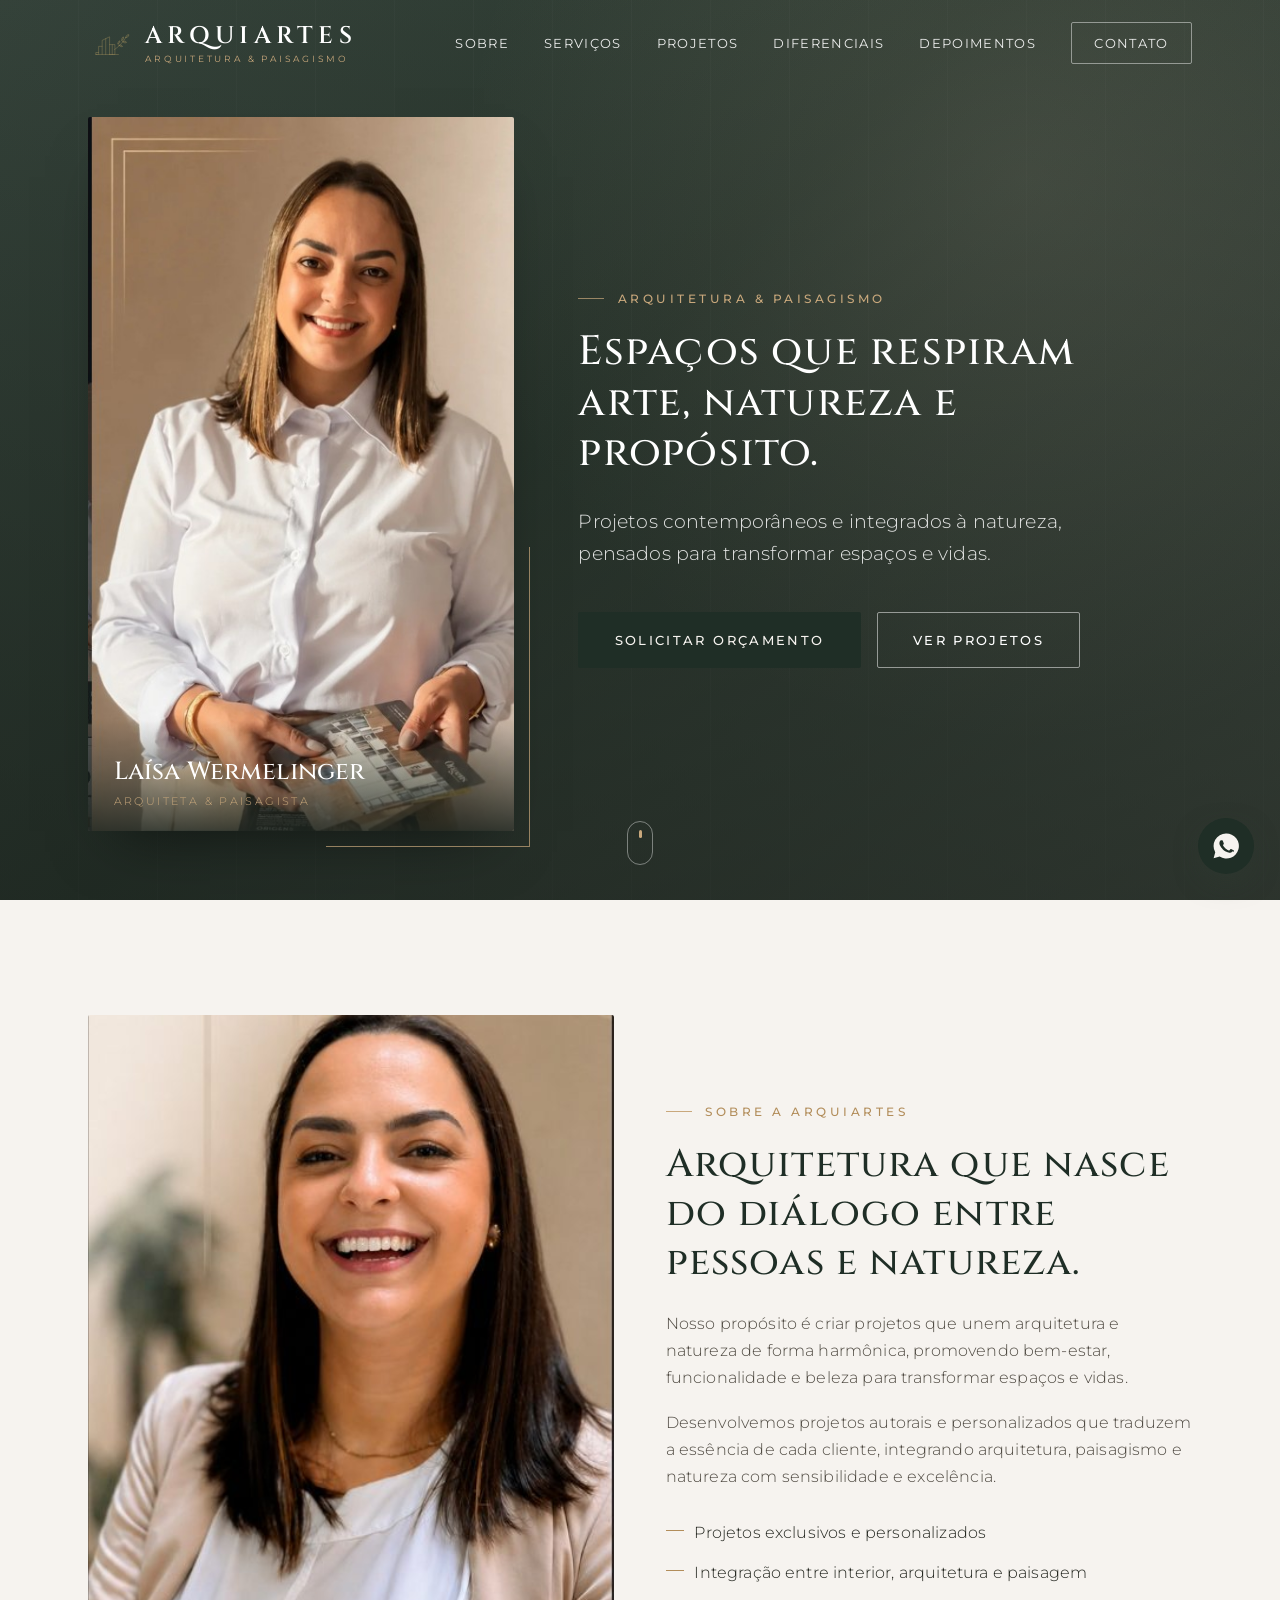
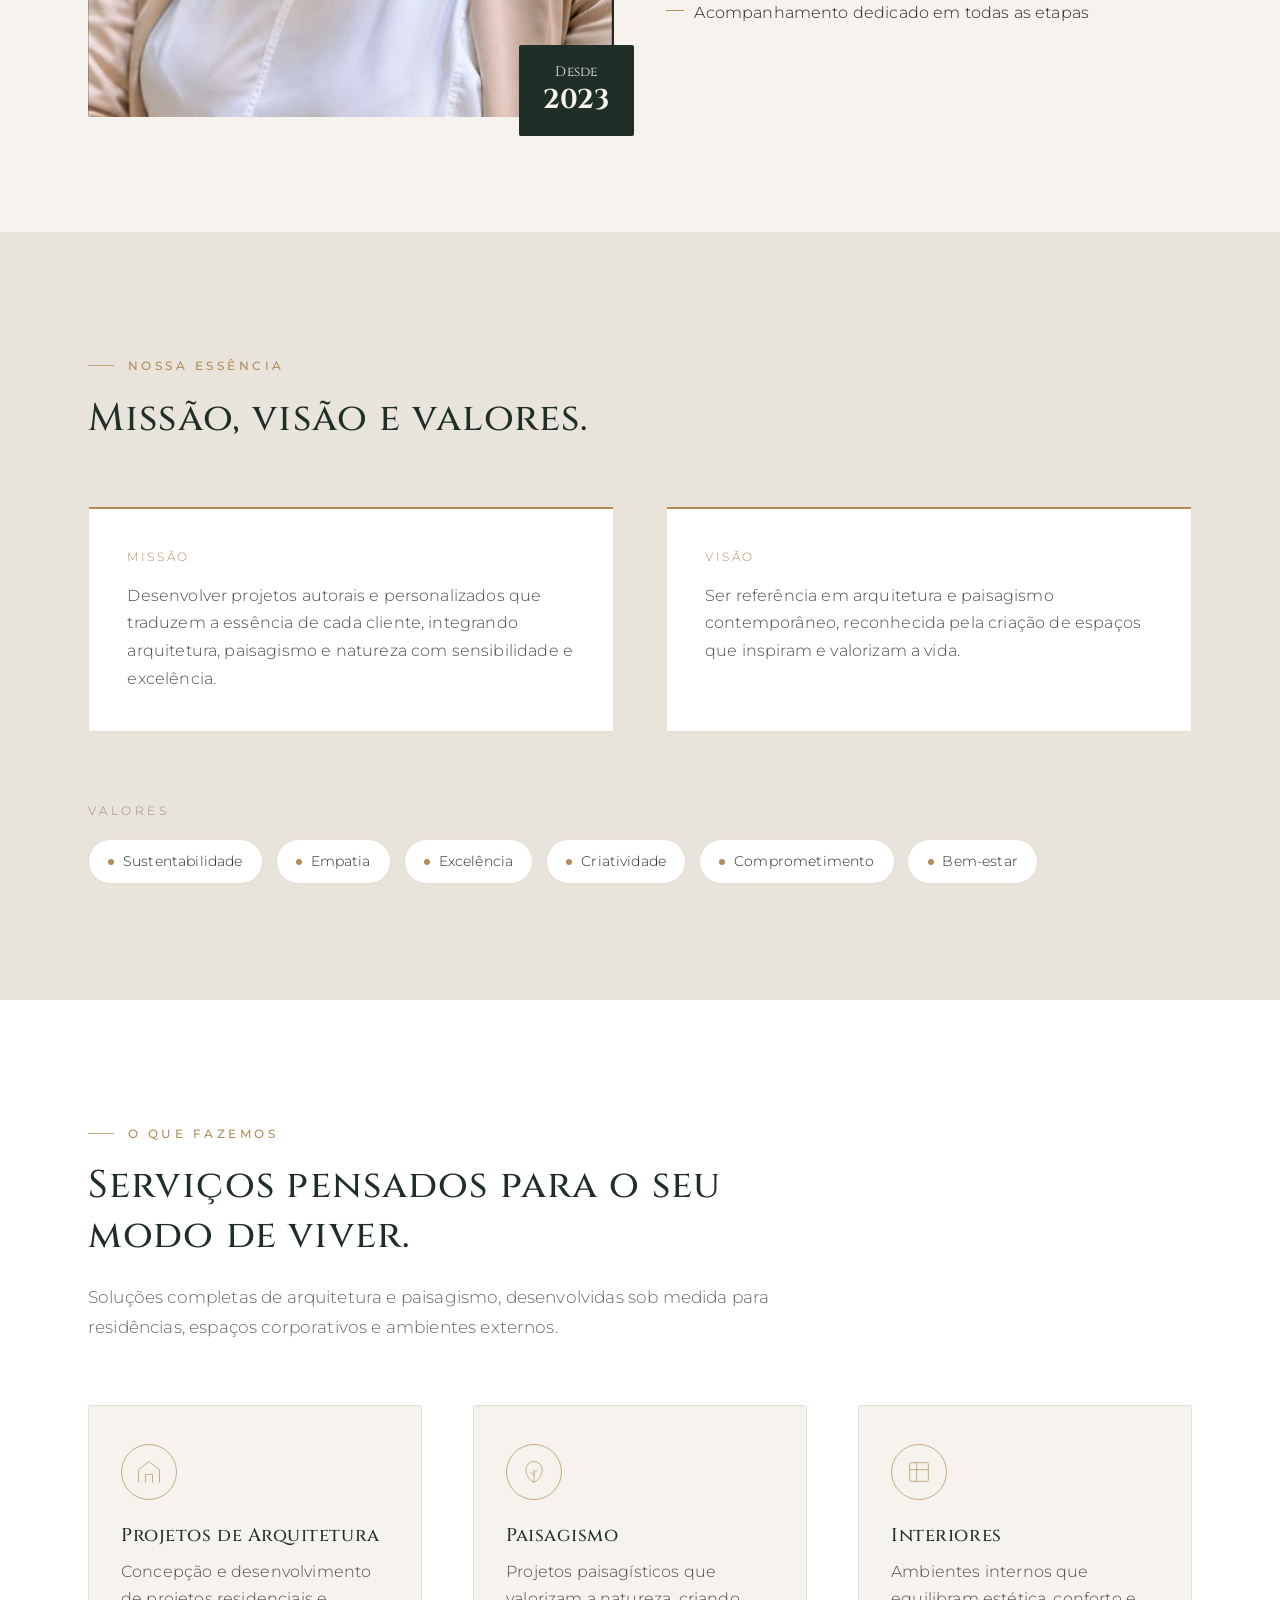
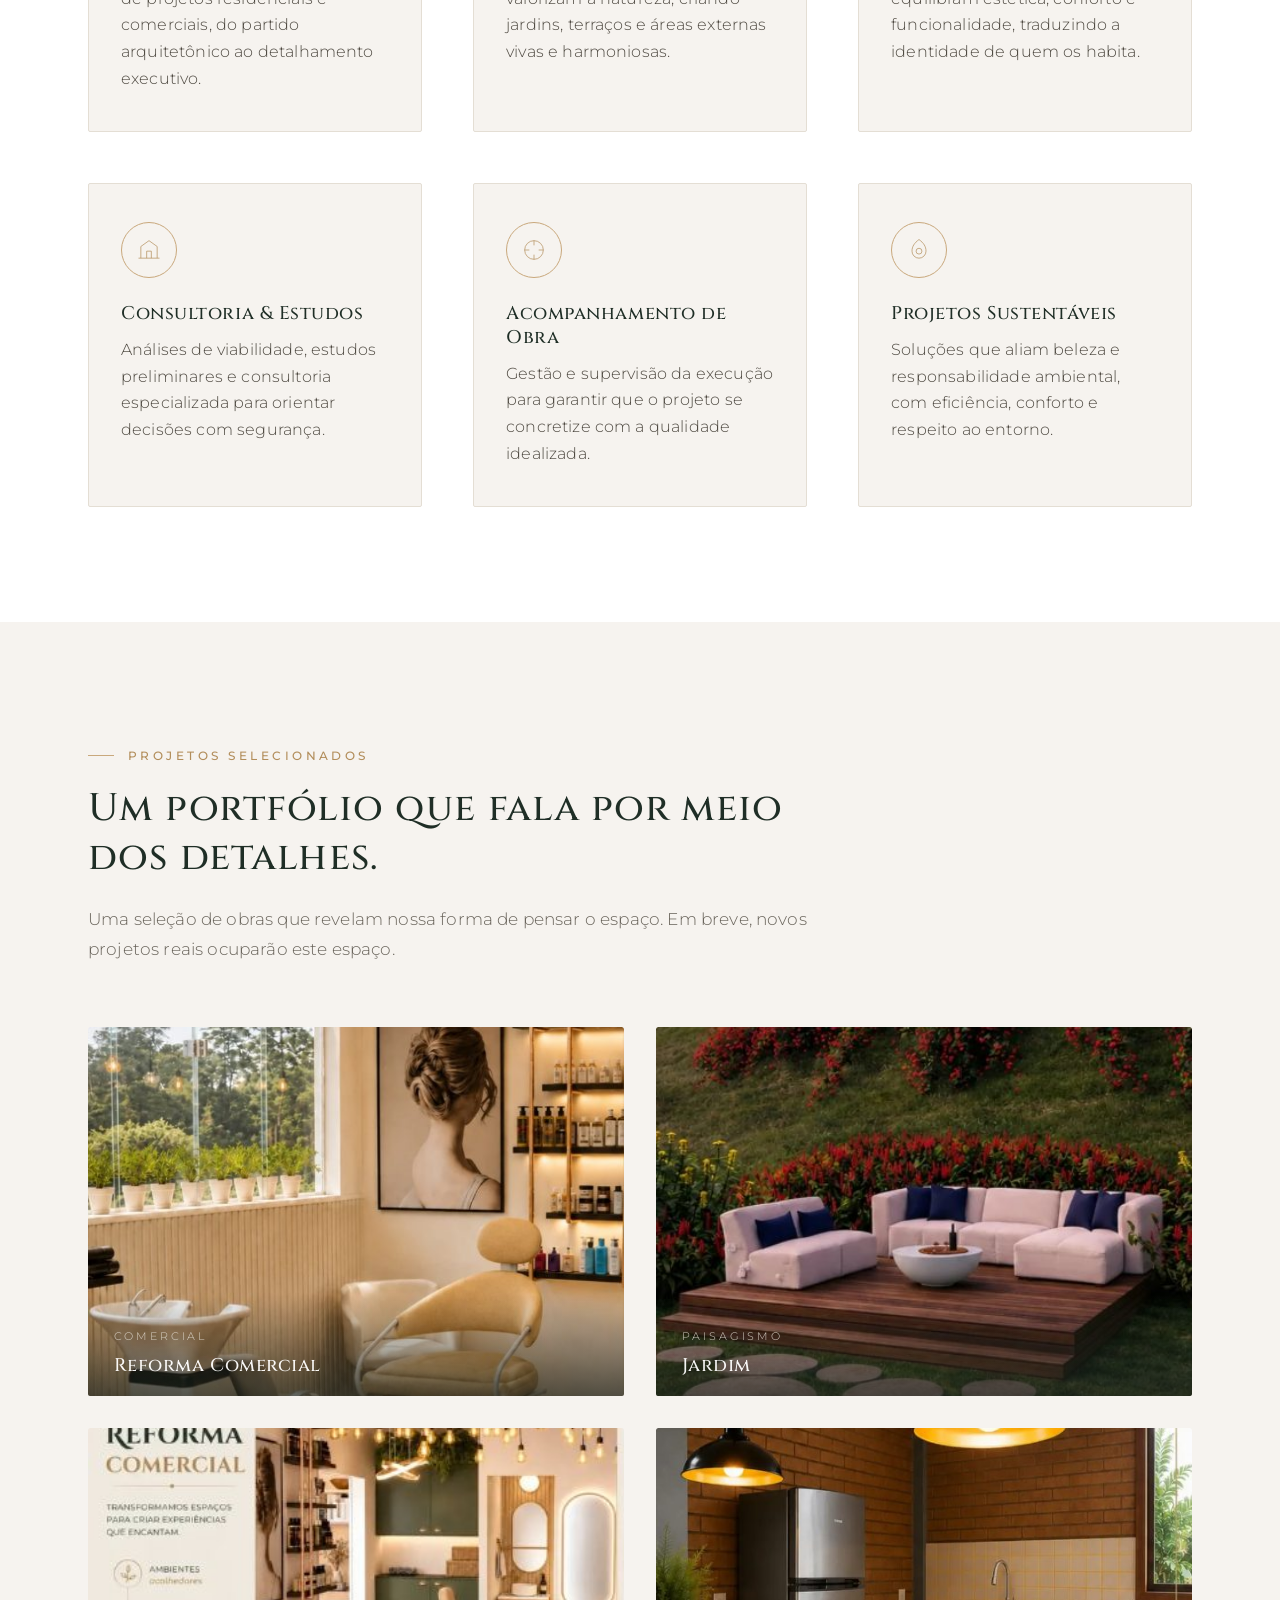
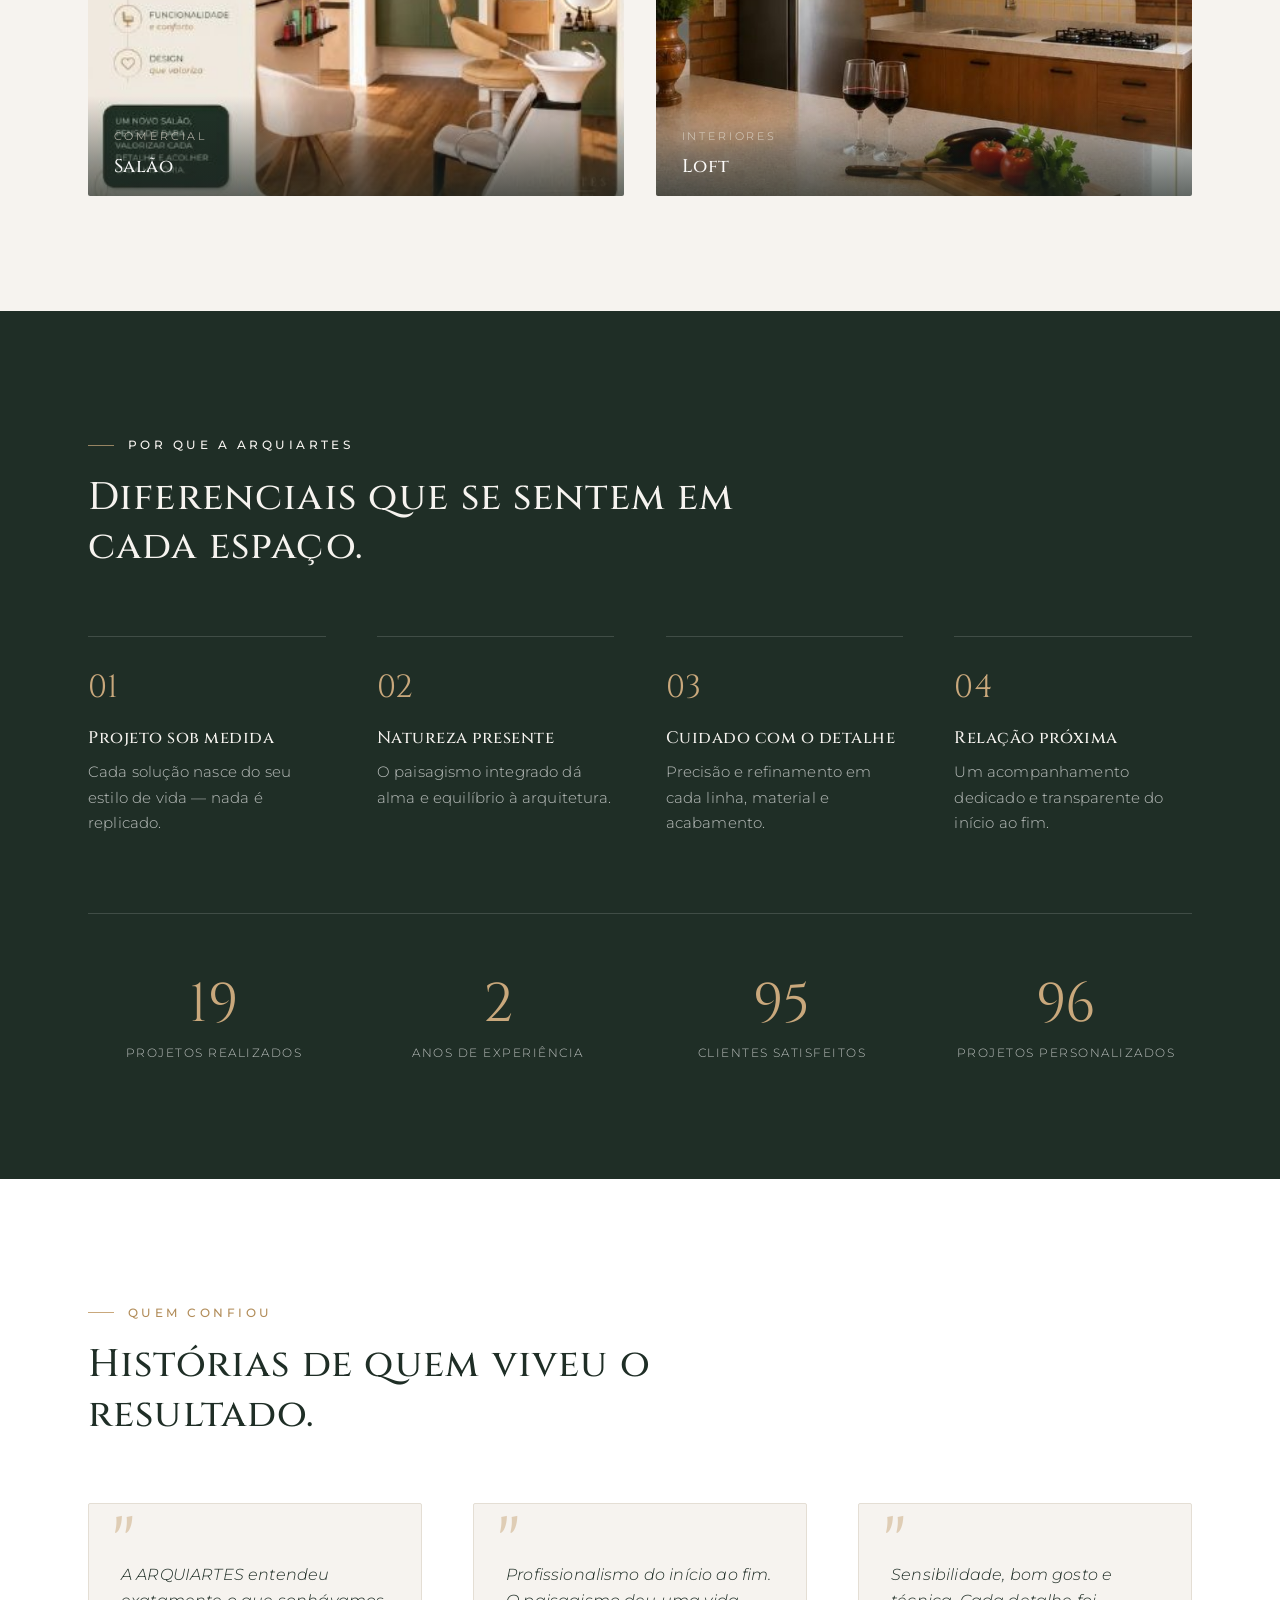
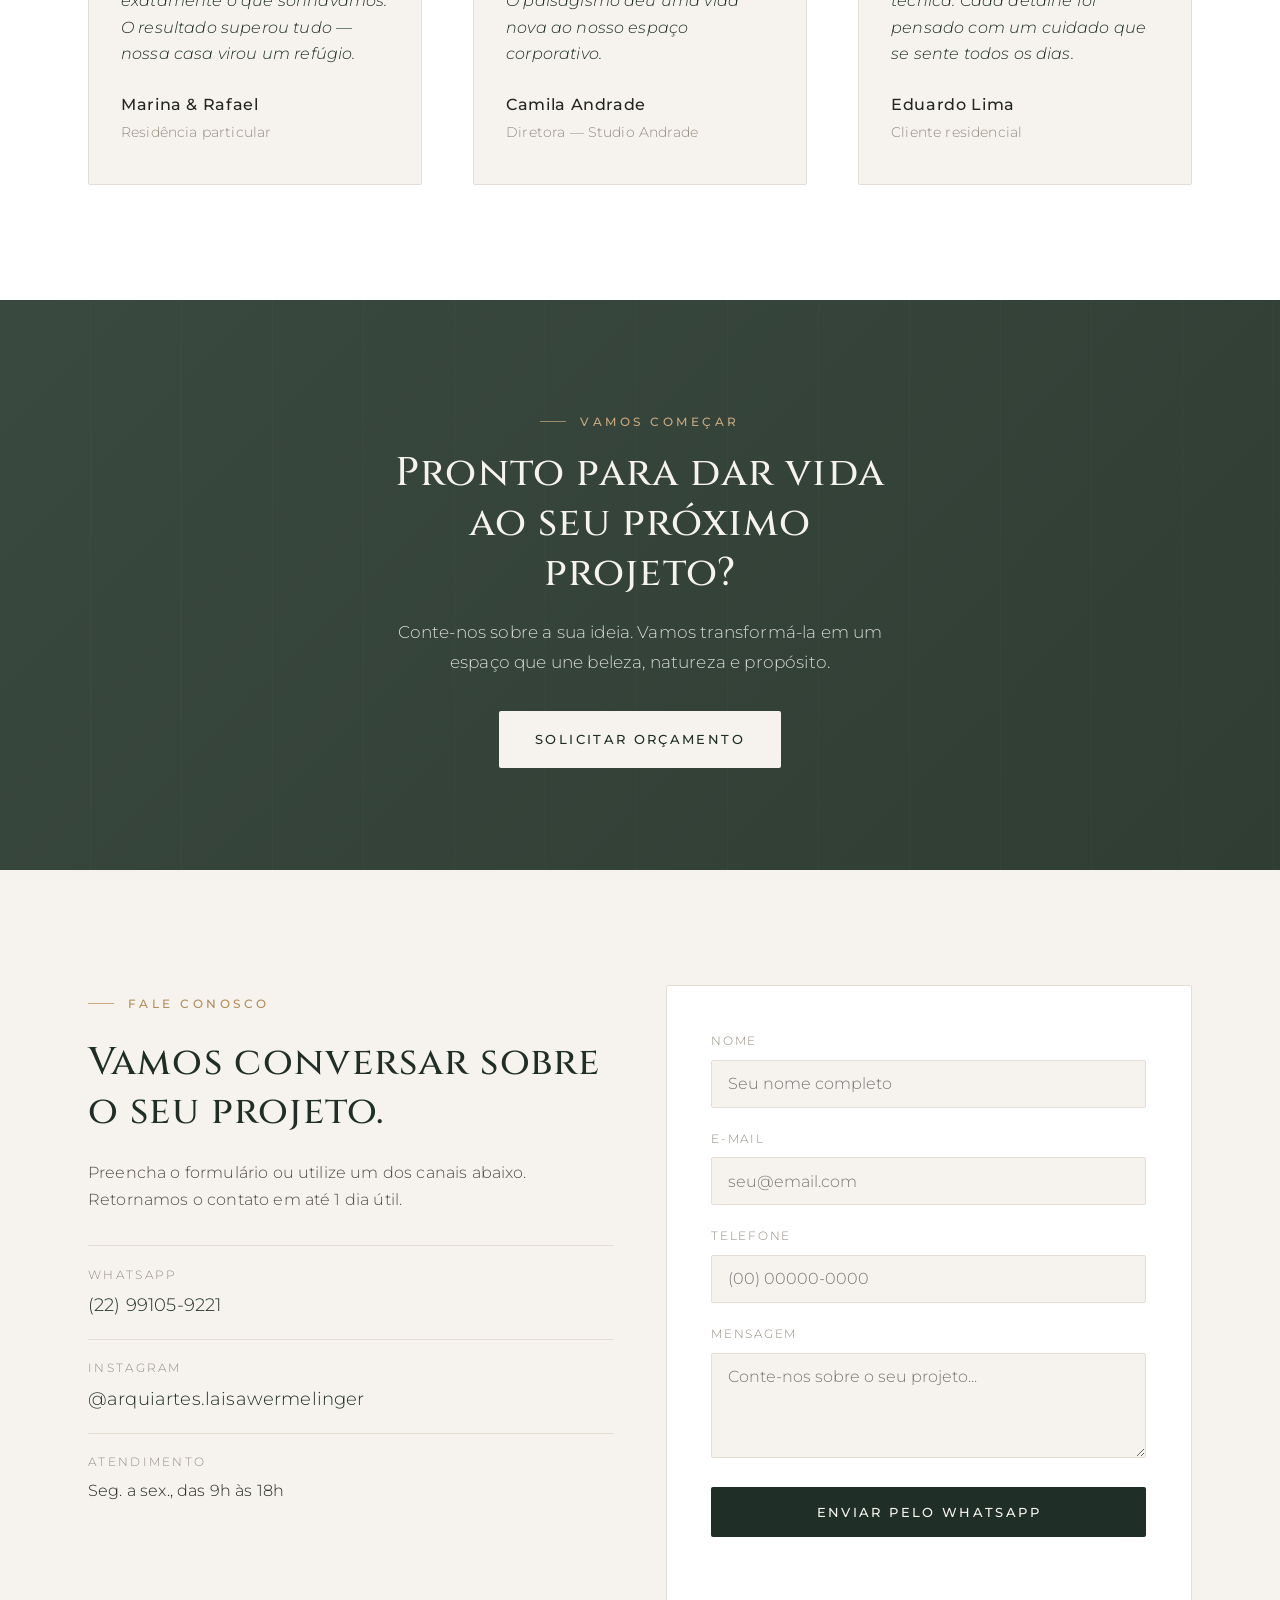
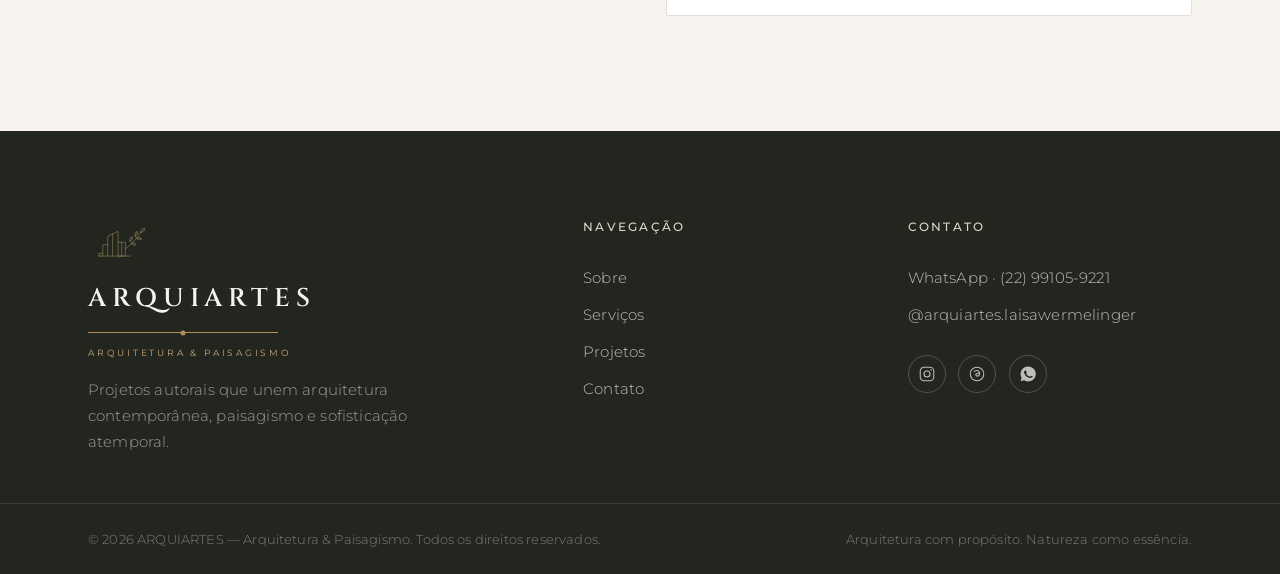
==== index.html @ 819391d9 "Nova secao Essencia: Missao, Visao e Valores (editavel no painel) Co-Authored-By: Claude Opus 4.8 <n" ====
<!DOCTYPE html>
<html lang="pt-BR">
<head>
  <meta charset="UTF-8" />
  <meta name="viewport" content="width=device-width, initial-scale=1.0" />
  <title>ARQUIARTES — Arquitetura & Paisagismo</title>
  <meta name="description" content="ARQUIARTES — escritório de arquitetura e paisagismo. Projetos personalizados que unem natureza, sofisticação e arquitetura contemporânea." />
  <meta name="theme-color" content="#2f3d33" />

  <!-- Open Graph -->
  <meta property="og:title" content="ARQUIARTES — Arquitetura & Paisagismo" />
  <meta property="og:description" content="Projetos personalizados que unem natureza, sofisticação e arquitetura contemporânea." />
  <meta property="og:type" content="website" />

  <!-- Fontes -->
  <link rel="preconnect" href="https://fonts.googleapis.com" />
  <link rel="preconnect" href="https://fonts.gstatic.com" crossorigin />
  <link href="https://fonts.googleapis.com/css2?family=Cinzel:wght@400;500;600&family=Montserrat:ital,wght@0,300;0,400;0,500;0,600;1,300;1,400&display=swap" rel="stylesheet" />

  <link rel="stylesheet" href="css/styles.css" />
</head>
<body>

  <!-- ====================== CABEÇALHO / NAVEGAÇÃO ====================== -->
  <header class="site-header" id="header">
    <div class="container header__inner">
      <a href="#hero" class="brand" aria-label="ARQUIARTES — início">
        <img src="assets/img/logo-mark.svg" alt="" class="brand__mark" aria-hidden="true" />
        <span class="brand__words">
          <span class="brand__name">ARQUIARTES</span>
          <span class="brand__tagline">arquitetura &amp; paisagismo</span>
        </span>
      </a>

      <nav class="nav" id="nav" aria-label="Navegação principal">
        <a href="#sobre" class="nav__link">Sobre</a>
        <a href="#servicos" class="nav__link">Serviços</a>
        <a href="#portfolio" class="nav__link">Projetos</a>
        <a href="#diferenciais" class="nav__link">Diferenciais</a>
        <a href="#depoimentos" class="nav__link">Depoimentos</a>
        <a href="#contato" class="nav__link nav__link--cta">Contato</a>
      </nav>

      <button class="nav-toggle" id="navToggle" aria-label="Abrir menu" aria-expanded="false">
        <span></span><span></span><span></span>
      </button>
    </div>
  </header>

  <main>
    <!-- ====================== HERO ====================== -->
    <section class="hero" id="hero">
      <div class="hero__media" aria-hidden="true">
        <div class="hero__overlay"></div>
      </div>

      <div class="container hero__grid">
        <div class="hero__photo reveal">
          <img src="assets/img/laisa.jpg" alt="Laísa Wermelinger — ARQUIARTES Arquitetura &amp; Paisagismo" data-content-src="hero.photo" />
          <span class="hero__photo-tag">
            <strong data-content="hero.name">Laísa Wermelinger</strong>
            <em data-content="hero.role">Arquitetura &amp; Paisagismo</em>
          </span>
        </div>

        <div class="hero__content reveal">
          <p class="eyebrow eyebrow--light" data-content="hero.eyebrow">Arquitetura &amp; Paisagismo</p>
          <h1 class="hero__title" data-content-html="hero.title">
            Espaços que respiram<br />arte, natureza e propósito.
          </h1>
          <p class="hero__text" data-content="hero.text">
            Criamos projetos autorais de arquitetura e paisagismo que traduzem a
            essência de quem vive cada espaço — com equilíbrio entre design
            contemporâneo, natureza e sofisticação atemporal.
          </p>
          <div class="hero__actions">
            <a href="#contato" class="btn btn--primary" data-content="hero.btnPrimary">Solicitar orçamento</a>
            <a href="#portfolio" class="btn btn--ghost" data-content="hero.btnSecondary">Ver projetos</a>
          </div>
        </div>
      </div>

      <a href="#sobre" class="hero__scroll" aria-label="Rolar para baixo">
        <span></span>
      </a>
    </section>

    <!-- ====================== SOBRE ====================== -->
    <section class="section sobre" id="sobre">
      <div class="container grid grid--2">
        <div class="sobre__image reveal">
          <div class="image-placeholder image-placeholder--tall" data-label="Imagem · Sobre" data-content-bg="sobre.imagem"></div>
          <span class="sobre__badge">Desde<br /><strong data-content="sobre.ano">2023</strong></span>
        </div>

        <div class="sobre__text reveal">
          <p class="eyebrow" data-content="sobre.eyebrow">Sobre a ARQUIARTES</p>
          <h2 class="section__title" data-content="sobre.title">Arquitetura que nasce do diálogo entre pessoas e natureza.</h2>
          <p data-content="sobre.p1">
            A ARQUIARTES é um escritório dedicado a transformar ideias em
            ambientes que inspiram. Unimos arquitetura contemporânea e
            paisagismo autoral para criar espaços únicos, funcionais e
            profundamente conectados ao seu entorno.
          </p>
          <p data-content="sobre.p2">
            Cada projeto é conduzido com escuta atenta, cuidado com os detalhes
            e compromisso com a excelência — do primeiro esboço à entrega final.
            Acreditamos que bons espaços não apenas abrigam: eles acolhem,
            emocionam e perduram.
          </p>
          <ul class="sobre__list">
            <li data-content="sobre.itens.0">Projetos exclusivos e personalizados</li>
            <li data-content="sobre.itens.1">Integração entre interior, arquitetura e paisagem</li>
            <li data-content="sobre.itens.2">Acompanhamento dedicado em todas as etapas</li>
          </ul>
        </div>
      </div>
    </section>

    <!-- ====================== ESSÊNCIA (MISSÃO · VISÃO · VALORES) ====================== -->
    <section class="section essencia" id="essencia">
      <div class="container">
        <div class="section__head reveal">
          <p class="eyebrow" data-content="essencia.eyebrow">Nossa essência</p>
          <h2 class="section__title" data-content="essencia.title">Missão, visão e valores.</h2>
        </div>

        <div class="grid grid--2 essencia__mv">
          <div class="mv-card reveal">
            <span class="mv-card__label">Missão</span>
            <p data-content="essencia.missao">Desenvolver projetos autorais e personalizados que traduzem a essência de cada cliente, integrando arquitetura, paisagismo e natureza com sensibilidade e excelência.</p>
          </div>
          <div class="mv-card reveal">
            <span class="mv-card__label">Visão</span>
            <p data-content="essencia.visao">Ser referência em arquitetura e paisagismo contemporâneo, reconhecida pela criação de espaços que inspiram e valorizam a vida.</p>
          </div>
        </div>

        <div class="valores reveal">
          <span class="valores__title">Valores</span>
          <div class="valores__grid" id="valoresGrid">
            <span class="valor-chip">Sustentabilidade</span>
            <span class="valor-chip">Empatia</span>
            <span class="valor-chip">Excelência</span>
            <span class="valor-chip">Criatividade</span>
            <span class="valor-chip">Comprometimento</span>
            <span class="valor-chip">Bem-estar</span>
          </div>
        </div>
      </div>
    </section>

    <!-- ====================== SERVIÇOS ====================== -->
    <section class="section servicos" id="servicos">
      <div class="container">
        <div class="section__head reveal">
          <p class="eyebrow" data-content="servicos.eyebrow">O que fazemos</p>
          <h2 class="section__title" data-content="servicos.title">Serviços pensados para o seu modo de viver.</h2>
          <p class="section__lead" data-content="servicos.lead">
            Soluções completas de arquitetura e paisagismo, desenvolvidas sob
            medida para residências, espaços corporativos e ambientes externos.
          </p>
        </div>

        <div class="grid grid--3 servicos__grid" id="servicosGrid">
          <article class="card reveal">
            <span class="card__icon" aria-hidden="true">
              <svg viewBox="0 0 48 48" fill="none" stroke="currentColor" stroke-width="1.2"><path d="M6 42V20L24 6l18 14v22"/><path d="M18 42V28h12v14"/></svg>
            </span>
            <h3 class="card__title" data-content="servicos.itens.0.titulo">Projetos de Arquitetura</h3>
            <p data-content="servicos.itens.0.descricao">Concepção e desenvolvimento de projetos residenciais e comerciais, do partido arquitetônico ao detalhamento executivo.</p>
          </article>

          <article class="card reveal">
            <span class="card__icon" aria-hidden="true">
              <svg viewBox="0 0 48 48" fill="none" stroke="currentColor" stroke-width="1.2"><path d="M24 42c10-6 14-14 14-22a14 14 0 0 0-28 0c0 8 4 16 14 22Z"/><path d="M24 20v22M24 26l6-6M24 30l-6-6"/></svg>
            </span>
            <h3 class="card__title" data-content="servicos.itens.1.titulo">Paisagismo</h3>
            <p data-content="servicos.itens.1.descricao">Projetos paisagísticos que valorizam a natureza, criando jardins, terraços e áreas externas vivas e harmoniosas.</p>
          </article>

          <article class="card reveal">
            <span class="card__icon" aria-hidden="true">
              <svg viewBox="0 0 48 48" fill="none" stroke="currentColor" stroke-width="1.2"><rect x="8" y="8" width="32" height="32" rx="2"/><path d="M8 20h32M20 8v32"/></svg>
            </span>
            <h3 class="card__title" data-content="servicos.itens.2.titulo">Interiores</h3>
            <p data-content="servicos.itens.2.descricao">Ambientes internos que equilibram estética, conforto e funcionalidade, traduzindo a identidade de quem os habita.</p>
          </article>

          <article class="card reveal">
            <span class="card__icon" aria-hidden="true">
              <svg viewBox="0 0 48 48" fill="none" stroke="currentColor" stroke-width="1.2"><path d="M6 38h36M10 38V18l14-10 14 10v20"/><path d="M20 38V26h8v12"/></svg>
            </span>
            <h3 class="card__title" data-content="servicos.itens.3.titulo">Consultoria &amp; Estudos</h3>
            <p data-content="servicos.itens.3.descricao">Análises de viabilidade, estudos preliminares e consultoria especializada para orientar decisões com segurança.</p>
          </article>

          <article class="card reveal">
            <span class="card__icon" aria-hidden="true">
              <svg viewBox="0 0 48 48" fill="none" stroke="currentColor" stroke-width="1.2"><circle cx="24" cy="24" r="16"/><path d="M24 8v8M24 32v8M8 24h8M32 24h8"/></svg>
            </span>
            <h3 class="card__title" data-content="servicos.itens.4.titulo">Acompanhamento de Obra</h3>
            <p data-content="servicos.itens.4.descricao">Gestão e supervisão da execução para garantir que o projeto se concretize com a qualidade idealizada.</p>
          </article>

          <article class="card reveal">
            <span class="card__icon" aria-hidden="true">
              <svg viewBox="0 0 48 48" fill="none" stroke="currentColor" stroke-width="1.2"><path d="M24 6c8 6 12 12 12 20a12 12 0 0 1-24 0c0-8 4-14 12-20Z"/><circle cx="24" cy="26" r="5"/></svg>
            </span>
            <h3 class="card__title" data-content="servicos.itens.5.titulo">Projetos Sustentáveis</h3>
            <p data-content="servicos.itens.5.descricao">Soluções que aliam beleza e responsabilidade ambiental, com eficiência, conforto e respeito ao entorno.</p>
          </article>
        </div>
      </div>
    </section>

    <!-- ====================== PORTFÓLIO ====================== -->
    <section class="section portfolio" id="portfolio">
      <div class="container">
        <div class="section__head reveal">
          <p class="eyebrow" data-content="portfolio.eyebrow">Projetos selecionados</p>
          <h2 class="section__title" data-content="portfolio.title">Um portfólio que fala por meio dos detalhes.</h2>
          <p class="section__lead" data-content="portfolio.lead">
            Uma seleção de obras que revelam nossa forma de pensar o espaço.
            Em breve, novos projetos reais ocuparão este espaço.
          </p>
        </div>

        <div class="portfolio__grid" id="portfolioGrid">
          <figure class="project reveal">
            <div class="image-placeholder" data-label="Projeto 01" data-content-bg="portfolio.itens.0.imagem"></div>
            <figcaption class="project__caption">
              <span class="project__cat" data-content="portfolio.itens.0.categoria">Residencial</span>
              <h3 class="project__title" data-content="portfolio.itens.0.titulo">Residência Jardim das Acácias</h3>
            </figcaption>
          </figure>

          <figure class="project project--wide reveal">
            <div class="image-placeholder" data-label="Projeto 02" data-content-bg="portfolio.itens.1.imagem"></div>
            <figcaption class="project__caption">
              <span class="project__cat" data-content="portfolio.itens.1.categoria">Paisagismo</span>
              <h3 class="project__title" data-content="portfolio.itens.1.titulo">Terraço Vértice</h3>
            </figcaption>
          </figure>

          <figure class="project project--wide reveal">
            <div class="image-placeholder" data-label="Projeto 03" data-content-bg="portfolio.itens.2.imagem"></div>
            <figcaption class="project__caption">
              <span class="project__cat" data-content="portfolio.itens.2.categoria">Comercial</span>
              <h3 class="project__title" data-content="portfolio.itens.2.titulo">Studio Linha &amp; Folha</h3>
            </figcaption>
          </figure>

          <figure class="project reveal">
            <div class="image-placeholder" data-label="Projeto 04" data-content-bg="portfolio.itens.3.imagem"></div>
            <figcaption class="project__caption">
              <span class="project__cat" data-content="portfolio.itens.3.categoria">Interiores</span>
              <h3 class="project__title" data-content="portfolio.itens.3.titulo">Apartamento Sereno</h3>
            </figcaption>
          </figure>
        </div>
      </div>
    </section>

    <!-- ====================== DIFERENCIAIS ====================== -->
    <section class="section diferenciais" id="diferenciais">
      <div class="container">
        <div class="section__head reveal">
          <p class="eyebrow eyebrow--light" data-content="diferenciais.eyebrow">Por que a ARQUIARTES</p>
          <h2 class="section__title" data-content="diferenciais.title">Diferenciais que se sentem em cada espaço.</h2>
        </div>

        <div class="grid grid--4 diferenciais__grid" id="diferenciaisGrid">
          <div class="feature reveal">
            <span class="feature__num">01</span>
            <h3 class="feature__title" data-content="diferenciais.itens.0.titulo">Projeto sob medida</h3>
            <p data-content="diferenciais.itens.0.texto">Cada solução nasce do seu estilo de vida — nada é replicado.</p>
          </div>
          <div class="feature reveal">
            <span class="feature__num">02</span>
            <h3 class="feature__title" data-content="diferenciais.itens.1.titulo">Natureza presente</h3>
            <p data-content="diferenciais.itens.1.texto">O paisagismo integrado dá alma e equilíbrio à arquitetura.</p>
          </div>
          <div class="feature reveal">
            <span class="feature__num">03</span>
            <h3 class="feature__title" data-content="diferenciais.itens.2.titulo">Cuidado com o detalhe</h3>
            <p data-content="diferenciais.itens.2.texto">Precisão e refinamento em cada linha, material e acabamento.</p>
          </div>
          <div class="feature reveal">
            <span class="feature__num">04</span>
            <h3 class="feature__title" data-content="diferenciais.itens.3.titulo">Relação próxima</h3>
            <p data-content="diferenciais.itens.3.texto">Um acompanhamento dedicado e transparente do início ao fim.</p>
          </div>
        </div>

        <div class="stats reveal" id="statsGrid">
          <div class="stat"><span class="stat__num" data-count="20" data-suffix="+" data-content-count="diferenciais.estatisticas.0">0</span><span class="stat__label" data-content="diferenciais.estatisticas.0.rotulo">Projetos realizados</span></div>
          <div class="stat"><span class="stat__num" data-count="3" data-content-count="diferenciais.estatisticas.1">0</span><span class="stat__label" data-content="diferenciais.estatisticas.1.rotulo">Anos de experiência</span></div>
          <div class="stat"><span class="stat__num" data-count="98" data-suffix="%" data-content-count="diferenciais.estatisticas.2">0</span><span class="stat__label" data-content="diferenciais.estatisticas.2.rotulo">Clientes satisfeitos</span></div>
          <div class="stat"><span class="stat__num" data-count="100" data-suffix="%" data-content-count="diferenciais.estatisticas.3">0</span><span class="stat__label" data-content="diferenciais.estatisticas.3.rotulo">Projetos personalizados</span></div>
        </div>
      </div>
    </section>

    <!-- ====================== DEPOIMENTOS ====================== -->
    <section class="section depoimentos" id="depoimentos">
      <div class="container">
        <div class="section__head reveal">
          <p class="eyebrow" data-content="depoimentos.eyebrow">Quem confiou</p>
          <h2 class="section__title" data-content="depoimentos.title">Histórias de quem viveu o resultado.</h2>
        </div>

        <div class="grid grid--3 depoimentos__grid" id="depoimentosGrid">
          <blockquote class="quote reveal">
            <p data-content="depoimentos.itens.0.texto">A ARQUIARTES entendeu exatamente o que sonhávamos. O resultado superou tudo — nossa casa virou um refúgio.</p>
            <footer><strong data-content="depoimentos.itens.0.nome">Marina &amp; Rafael</strong><span data-content="depoimentos.itens.0.papel">Residência particular</span></footer>
          </blockquote>
          <blockquote class="quote reveal">
            <p data-content="depoimentos.itens.1.texto">Profissionalismo do início ao fim. O paisagismo deu uma vida nova ao nosso espaço corporativo.</p>
            <footer><strong data-content="depoimentos.itens.1.nome">Camila Andrade</strong><span data-content="depoimentos.itens.1.papel">Diretora — Studio Andrade</span></footer>
          </blockquote>
          <blockquote class="quote reveal">
            <p data-content="depoimentos.itens.2.texto">Sensibilidade, bom gosto e técnica. Cada detalhe foi pensado com um cuidado que se sente todos os dias.</p>
            <footer><strong data-content="depoimentos.itens.2.nome">Eduardo Lima</strong><span data-content="depoimentos.itens.2.papel">Cliente residencial</span></footer>
          </blockquote>
        </div>
      </div>
    </section>

    <!-- ====================== CTA ORÇAMENTO ====================== -->
    <section class="cta" id="cta">
      <div class="container cta__inner reveal">
        <p class="eyebrow eyebrow--light" data-content="cta.eyebrow">Vamos começar</p>
        <h2 class="cta__title" data-content="cta.title">Pronto para dar vida ao seu próximo projeto?</h2>
        <p class="cta__text" data-content="cta.text">
          Conte-nos sobre a sua ideia. Vamos transformá-la em um espaço que une
          beleza, natureza e propósito.
        </p>
        <a href="#contato" class="btn btn--light" data-content="cta.btn">Solicitar orçamento</a>
      </div>
    </section>

    <!-- ====================== CONTATO ====================== -->
    <section class="section contato" id="contato">
      <div class="container grid grid--2 contato__grid">
        <div class="contato__info reveal">
          <p class="eyebrow" data-content="contato.eyebrow">Fale conosco</p>
          <h2 class="section__title" data-content="contato.title">Vamos conversar sobre o seu projeto.</h2>
          <p data-content="contato.intro">Preencha o formulário ou utilize um dos canais abaixo. Retornamos o contato em até 1 dia útil.</p>

          <ul class="contato__list">
            <li>
              <span class="contato__label">WhatsApp</span>
              <a data-wa href="https://wa.me/5522991059221" data-content="contato.whatsappTexto" target="_blank" rel="noopener">(22) 99105-9221</a>
            </li>
            <li>
              <span class="contato__label">Instagram</span>
              <a data-content-href="contato.instagram" data-content="contato.instagramTexto" href="https://www.instagram.com/arquiartes.laisawermelinger" target="_blank" rel="noopener">@arquiartes.laisawermelinger</a>
            </li>
            <li>
              <span class="contato__label">Atendimento</span>
              <span data-content="contato.horario">Seg. a sex., das 9h às 18h</span>
            </li>
          </ul>
        </div>

        <form class="contato__form reveal" id="contatoForm" novalidate>
          <div class="field">
            <label for="nome">Nome</label>
            <input type="text" id="nome" name="nome" required placeholder="Seu nome completo" />
          </div>
          <div class="field">
            <label for="email">E-mail</label>
            <input type="email" id="email" name="email" placeholder="seu@email.com" />
          </div>
          <div class="field">
            <label for="telefone">Telefone</label>
            <input type="tel" id="telefone" name="telefone" placeholder="(00) 00000-0000" />
          </div>
          <div class="field">
            <label for="mensagem">Mensagem</label>
            <textarea id="mensagem" name="mensagem" rows="4" required placeholder="Conte-nos sobre o seu projeto..."></textarea>
          </div>
          <button type="submit" class="btn btn--primary btn--full">Enviar pelo WhatsApp</button>
          <p class="form__feedback" id="formFeedback" role="status" aria-live="polite"></p>
        </form>
      </div>
    </section>
  </main>

  <!-- ====================== RODAPÉ ====================== -->
  <footer class="footer">
    <div class="container footer__inner">
      <div class="footer__brand">
        <img src="assets/img/logo-mark.svg" alt="" class="footer__mark" aria-hidden="true" />
        <span class="brand__name brand__name--light">ARQUIARTES</span>
        <span class="brand__divider" aria-hidden="true"></span>
        <span class="brand__tagline">arquitetura &amp; paisagismo</span>
        <p class="footer__about" data-content="footer.sobre">Projetos autorais que unem arquitetura contemporânea, paisagismo e sofisticação atemporal.</p>
      </div>

      <nav class="footer__nav" aria-label="Links do rodapé">
        <h4>Navegação</h4>
        <a href="#sobre">Sobre</a>
        <a href="#servicos">Serviços</a>
        <a href="#portfolio">Projetos</a>
        <a href="#contato">Contato</a>
      </nav>

      <div class="footer__contact">
        <h4>Contato</h4>
        <a data-wa href="https://wa.me/5522991059221" target="_blank" rel="noopener">WhatsApp · <span data-content="contato.whatsappTexto">(22) 99105-9221</span></a>
        <a data-content-href="contato.instagram" data-content="contato.instagramTexto" href="https://www.instagram.com/arquiartes.laisawermelinger" target="_blank" rel="noopener">@arquiartes.laisawermelinger</a>
        <div class="footer__social" aria-label="Redes sociais">
          <a data-content-href="contato.instagram" href="https://www.instagram.com/arquiartes.laisawermelinger" target="_blank" rel="noopener" aria-label="Instagram">
            <svg viewBox="0 0 24 24" fill="none" stroke="currentColor" stroke-width="1.4"><rect x="3" y="3" width="18" height="18" rx="5"/><circle cx="12" cy="12" r="4"/><circle cx="17.5" cy="6.5" r="1" fill="currentColor" stroke="none"/></svg>
          </a>
          <a data-content-href="contato.threads" href="https://www.threads.com/@arquiartes.laisawermelinger" target="_blank" rel="noopener" aria-label="Threads">
            <svg viewBox="0 0 24 24" fill="none" stroke="currentColor" stroke-width="1.4"><path d="M16.5 11.5c-1-.4-2.2-.6-3.4-.5-1.7.1-2.8 1-2.7 2.2.1 1.1 1.1 1.7 2.4 1.6 1.7-.1 2.6-1.3 2.6-3.4 0-2.6-1.6-4-3.9-4-1.7 0-3 .8-3.7 2.1M12 21a9 9 0 1 1 0-18 9 9 0 0 1 0 18Z"/></svg>
          </a>
          <a data-wa href="https://wa.me/5522991059221" target="_blank" rel="noopener" aria-label="WhatsApp">
            <svg viewBox="0 0 24 24" fill="currentColor"><path d="M12 2a10 10 0 0 0-8.6 15l-1.3 4.7 4.8-1.3A10 10 0 1 0 12 2Zm5.3 14.1c-.2.6-1.3 1.2-1.8 1.2-.5.1-1 .2-3.2-.7-2.7-1.1-4.4-3.8-4.5-4-.1-.2-1.1-1.5-1.1-2.8s.7-2 .9-2.2c.2-.3.5-.3.7-.3h.5c.2 0 .4 0 .6.5l.8 2c.1.2.1.3 0 .5l-.4.6c-.2.2-.3.4-.1.7.2.3.9 1.4 1.9 2.3 1.3 1.1 2.3 1.4 2.6 1.6.2.1.4.1.6-.1l.7-.9c.2-.2.4-.2.6-.1l1.9.9c.2.1.4.2.4.3.1.2.1.7-.1 1Z"/></svg>
          </a>
        </div>
      </div>
    </div>

    <div class="footer__bottom">
      <div class="container">
        <span>© <span id="year"></span> ARQUIARTES — Arquitetura &amp; Paisagismo. Todos os direitos reservados.</span>
        <span>Arquitetura com propósito. Natureza como essência.</span>
      </div>
    </div>
  </footer>

  <!-- Botão flutuante WhatsApp -->
  <a data-wa href="https://wa.me/5522991059221" class="whatsapp-float" target="_blank" rel="noopener" aria-label="Fale conosco no WhatsApp">
    <svg viewBox="0 0 24 24" fill="currentColor"><path d="M12 2a10 10 0 0 0-8.6 15l-1.3 4.7 4.8-1.3A10 10 0 1 0 12 2Zm5.3 14.1c-.2.6-1.3 1.2-1.8 1.2-.5.1-1 .2-3.2-.7-2.7-1.1-4.4-3.8-4.5-4-.1-.2-1.1-1.5-1.1-2.8s.7-2 .9-2.2c.2-.3.5-.3.7-.3h.5c.2 0 .4 0 .6.5l.8 2c.1.2.1.3 0 .5l-.4.6c-.2.2-.3.4-.1.7.2.3.9 1.4 1.9 2.3 1.3 1.1 2.3 1.4 2.6 1.6.2.1.4.1.6-.1l.7-.9c.2-.2.4-.2.6-.1l1.9.9c.2.1.4.2.4.3.1.2.1.7-.1 1Z"/></svg>
  </a>

  <!-- Conteúdo editável (gerado pelo painel gerenciar.html) -->
  <script src="assets/conteudo.js"></script>
  <script src="js/main.js"></script>
</body>
</html>
---- css/styles.css ----
/* ============================================================
   ARQUIARTES — Arquitetura & Paisagismo
   Folha de estilo principal
   Paleta: neutros, bege, off-white, cinza suave, verde escuro
   ============================================================ */

/* ---------- Variáveis ---------- */
:root {
  /* Cores oficiais da marca (manual de identidade) */
  --green-deep:   #1F2E26;   /* verde escuro — sofisticação, natureza */
  --green-soft:   #7A8A7A;   /* verde suave — equilíbrio, harmonia */
  --gold:         #B28D5A;   /* dourado — requinte, exclusividade */
  --gold-soft:    #c9a87c;   /* dourado claro (tom auxiliar) */
  --beige:        #DCD6CB;   /* bege/areia — leveza, acolhimento */
  --beige-light:  #e9e4db;   /* bege claro */
  --off-white:    #F6F3EF;   /* off-white — clareza, espaço */
  --white:        #ffffff;
  --gray-soft:    #928c7f;   /* cinza suave (texto secundário) */
  --gray-line:    #e4ded4;   /* linhas finas */
  --ink:          #23261f;   /* texto principal */

  /* Tipografia oficial: Cinzel (títulos) + Montserrat (textos) */
  --font-serif: 'Cinzel', Georgia, 'Times New Roman', serif;
  --font-sans:  'Montserrat', 'Helvetica Neue', Arial, sans-serif;

  /* Espaçamento / medidas */
  --container: 1200px;
  --section-y: clamp(4.5rem, 9vw, 8.5rem);
  --radius: 2px;
  --ease: cubic-bezier(0.22, 1, 0.36, 1);
}

/* ---------- Reset ---------- */
*,
*::before,
*::after { box-sizing: border-box; margin: 0; padding: 0; }

html { scroll-behavior: smooth; -webkit-text-size-adjust: 100%; }

body {
  font-family: var(--font-sans);
  font-weight: 300;
  color: var(--ink);
  background: var(--off-white);
  line-height: 1.7;
  letter-spacing: 0.01em;
  overflow-x: hidden;
  -webkit-font-smoothing: antialiased;
}

img { max-width: 100%; display: block; }
a { color: inherit; text-decoration: none; }
ul { list-style: none; }
button { font-family: inherit; cursor: pointer; border: none; background: none; }

/* ---------- Tipografia base ---------- */
h1, h2, h3, h4 {
  font-family: var(--font-serif);
  font-weight: 500;
  line-height: 1.28;
  letter-spacing: 0.03em;
  color: var(--green-deep);
}

p { color: #4f4a42; }

.eyebrow {
  font-family: var(--font-sans);
  font-size: 0.78rem;
  font-weight: 500;
  letter-spacing: 0.28em;
  text-transform: uppercase;
  color: var(--gold);
  margin-bottom: 1.1rem;
  display: inline-flex;
  align-items: center;
}
.eyebrow::before {
  content: '';
  width: 26px; height: 1px;
  background: var(--gold-soft);
  margin-right: 0.85rem;
  display: inline-block;
}
.eyebrow--light { color: var(--gold-soft); }
.eyebrow--light::before { background: var(--gold-soft); opacity: 0.7; }

/* ---------- Utilitários ---------- */
.container {
  width: 100%;
  max-width: var(--container);
  margin-inline: auto;
  padding-inline: clamp(1.25rem, 5vw, 3rem);
}

.section { padding-block: var(--section-y); }

.section__title {
  font-size: clamp(1.5rem, 3vw, 2.4rem);
  margin-bottom: 1.4rem;
}

.section__head {
  max-width: 720px;
  margin-bottom: clamp(2.5rem, 5vw, 4rem);
}
.section__lead { font-size: 1.08rem; color: #6a655c; }

.grid { display: grid; gap: clamp(1.5rem, 4vw, 3.5rem); }
.grid--2 { grid-template-columns: repeat(2, 1fr); align-items: center; }
.grid--3 { grid-template-columns: repeat(3, 1fr); }
.grid--4 { grid-template-columns: repeat(4, 1fr); }

/* ---------- Botões ---------- */
.btn {
  display: inline-flex;
  align-items: center;
  justify-content: center;
  gap: 0.5rem;
  font-family: var(--font-sans);
  font-size: 0.82rem;
  font-weight: 500;
  letter-spacing: 0.18em;
  text-transform: uppercase;
  padding: 1rem 2.2rem;
  border-radius: var(--radius);
  border: 1px solid transparent;
  transition: all 0.4s var(--ease);
  cursor: pointer;
}
.btn--primary { background: var(--green-deep); color: var(--off-white); }
.btn--primary:hover { background: var(--ink); transform: translateY(-2px); }
.btn--ghost { border-color: rgba(255,255,255,0.5); color: var(--white); }
.btn--ghost:hover { background: rgba(255,255,255,0.12); border-color: var(--white); }
.btn--light { background: var(--off-white); color: var(--green-deep); }
.btn--light:hover { background: var(--white); transform: translateY(-2px); }
.btn--full { width: 100%; }

/* ============================================================
   CABEÇALHO
   ============================================================ */
.site-header {
  position: fixed;
  inset: 0 0 auto 0;
  z-index: 100;
  transition: background 0.4s var(--ease), box-shadow 0.4s var(--ease), padding 0.4s var(--ease);
  padding-block: 1.4rem;
}
.site-header.scrolled {
  background: rgba(247, 244, 238, 0.92);
  backdrop-filter: blur(10px);
  box-shadow: 0 1px 0 var(--gray-line);
  padding-block: 0.85rem;
}

.header__inner {
  display: flex;
  align-items: center;
  justify-content: space-between;
}

.brand { display: flex; flex-direction: column; line-height: 1; }
.brand__logo { height: 42px; width: auto; }
.brand__name {
  font-family: var(--font-serif);
  font-size: 1.5rem;
  font-weight: 600;
  letter-spacing: 0.22em;
  color: var(--white);
  transition: color 0.4s var(--ease);
}
.brand__name--light { color: var(--off-white); }
.scrolled .brand__name { color: var(--green-deep); }
.brand__tagline {
  font-size: 0.58rem;
  font-weight: 400;
  letter-spacing: 0.3em;
  text-transform: uppercase;
  color: var(--gold-soft);
  margin-top: 0.4rem;
}
.scrolled .brand__tagline { color: var(--gold); }

/* Logo (símbolo SVG) */
.brand { flex-direction: row; align-items: center; gap: 0.7rem; }
.brand__mark { width: 46px; height: auto; flex-shrink: 0; }
.brand__words { display: flex; flex-direction: column; line-height: 1; }

.nav { display: flex; align-items: center; gap: 2.2rem; }
.nav__link {
  font-size: 0.82rem;
  font-weight: 400;
  letter-spacing: 0.1em;
  text-transform: uppercase;
  color: rgba(255,255,255,0.9);
  position: relative;
  transition: color 0.3s var(--ease);
}
.scrolled .nav__link { color: var(--ink); }
.nav__link::after {
  content: '';
  position: absolute;
  left: 0; bottom: -6px;
  width: 0; height: 1px;
  background: var(--beige);
  transition: width 0.35s var(--ease);
}
.nav__link:hover::after { width: 100%; }
.nav__link--cta {
  border: 1px solid rgba(255,255,255,0.45);
  padding: 0.55rem 1.4rem;
  border-radius: var(--radius);
}
.nav__link--cta::after { display: none; }
.scrolled .nav__link--cta { border-color: var(--green-deep); }

/* Toggle mobile */
.nav-toggle { display: none; flex-direction: column; gap: 5px; padding: 8px; }
.nav-toggle span {
  width: 26px; height: 1.5px; background: var(--white);
  transition: all 0.35s var(--ease);
}
.scrolled .nav-toggle span { background: var(--green-deep); }

/* ============================================================
   HERO
   ============================================================ */
.hero {
  position: relative;
  min-height: 100vh;
  display: flex;
  align-items: center;
  color: var(--white);
  overflow: hidden;
}
.hero__media {
  position: absolute;
  inset: 0;
  background: linear-gradient(135deg, #3a4940 0%, #2f3d33 45%, #4a5349 100%);
  background-size: cover;
  background-position: center;
  z-index: 0;
}
/* Para imagem real:
   .hero__media { background-image: url('../assets/img/hero.jpg'); } */
.hero__media::before {
  content: '';
  position: absolute;
  inset: 0;
  background:
    radial-gradient(circle at 80% 20%, rgba(205,191,169,0.18), transparent 45%),
    repeating-linear-gradient(90deg, transparent 0 78px, rgba(255,255,255,0.025) 78px 79px);
}
.hero__overlay {
  position: absolute;
  inset: 0;
  background: linear-gradient(to top, rgba(20,26,22,0.55), rgba(20,26,22,0.15));
}
/* Grade de duas colunas: foto à esquerda, texto à direita */
.hero__grid {
  position: relative;
  z-index: 2;
  width: 100%;
  display: grid;
  grid-template-columns: 0.82fr 1.18fr;
  align-items: center;
  gap: clamp(2rem, 5vw, 4.5rem);
  padding-block: 7rem 4rem;
}
.hero__photo { position: relative; }
.hero__photo img {
  width: 100%;
  max-height: 80vh;
  object-fit: cover;
  object-position: center top;
  border-radius: 2px;
  display: block;
  box-shadow: 0 30px 60px -30px rgba(0,0,0,0.55);
}
/* legenda com o nome sobre a foto */
.hero__photo-tag {
  position: absolute;
  left: 0; right: 0; bottom: 0;
  display: flex;
  flex-direction: column;
  padding: 2.4rem 1.6rem 1.3rem;
  background: linear-gradient(to top, rgba(28,36,31,0.85), transparent);
  border-radius: 0 0 2px 2px;
  z-index: 1;
}
.hero__photo-tag strong {
  font-family: var(--font-serif);
  font-size: 1.55rem;
  font-weight: 500;
  color: var(--white);
  line-height: 1.1;
}
.hero__photo-tag em {
  font-style: normal;
  font-size: 0.68rem;
  letter-spacing: 0.22em;
  text-transform: uppercase;
  color: var(--gold-soft);
  margin-top: 0.4rem;
}

/* moldura dourada no canto inferior direito (complementa o canto da foto) */
.hero__photo::after {
  content: '';
  position: absolute;
  right: -16px; bottom: -16px;
  width: 48%; height: 42%;
  border-right: 1px solid var(--gold-soft);
  border-bottom: 1px solid var(--gold-soft);
  opacity: 0.7;
  pointer-events: none;
}

.hero__content { position: relative; z-index: 2; }
.hero__title {
  color: var(--white);
  font-size: clamp(1.7rem, 3.2vw, 2.7rem);
  font-weight: 500;
  line-height: 1.24;
  margin-bottom: 1.6rem;
}
.hero__text {
  color: rgba(255,255,255,0.86);
  font-size: clamp(1rem, 2vw, 1.2rem);
  max-width: 560px;
  margin-bottom: 2.6rem;
  font-weight: 300;
}
.hero__actions { display: flex; flex-wrap: wrap; gap: 1rem; }

.hero__scroll {
  position: absolute;
  bottom: 2.2rem; left: 50%;
  transform: translateX(-50%);
  z-index: 2;
  width: 26px; height: 44px;
  border: 1px solid rgba(255,255,255,0.4);
  border-radius: 20px;
  display: flex;
  justify-content: center;
  padding-top: 8px;
}
.hero__scroll span {
  width: 3px; height: 8px;
  background: var(--gold-soft);
  border-radius: 2px;
  animation: scrollDot 1.8s var(--ease) infinite;
}
@keyframes scrollDot {
  0% { opacity: 0; transform: translateY(-4px); }
  50% { opacity: 1; }
  100% { opacity: 0; transform: translateY(10px); }
}

/* ============================================================
   IMAGENS / PLACEHOLDERS
   ============================================================ */
.image-placeholder {
  position: relative;
  width: 100%;
  aspect-ratio: 4 / 3;
  background:
    linear-gradient(135deg, var(--beige-light), var(--beige));
  border-radius: var(--radius);
  overflow: hidden;
}
.image-placeholder--tall { aspect-ratio: 3 / 4; }
/* quando recebe uma foto real (via painel) */
.image-placeholder.has-image { background-size: cover; background-position: center; }
.image-placeholder.has-image::before,
.image-placeholder.has-image::after { display: none; }
.image-placeholder::before {
  content: '';
  position: absolute;
  inset: 0;
  background: repeating-linear-gradient(45deg, transparent 0 18px, rgba(47,61,51,0.04) 18px 19px);
}
.image-placeholder::after {
  content: attr(data-label);
  position: absolute;
  inset: 0;
  display: flex;
  align-items: center;
  justify-content: center;
  font-family: var(--font-sans);
  font-size: 0.72rem;
  letter-spacing: 0.24em;
  text-transform: uppercase;
  color: var(--green-soft);
}

/* ============================================================
   SOBRE
   ============================================================ */
.sobre__image { position: relative; }
.sobre__badge {
  position: absolute;
  right: -1.2rem; bottom: -1.2rem;
  background: var(--green-deep);
  color: var(--off-white);
  font-family: var(--font-serif);
  text-align: center;
  font-size: 0.85rem;
  line-height: 1.3;
  padding: 1.2rem 1.5rem;
  border-radius: var(--radius);
}
.sobre__badge strong { font-size: 1.7rem; display: block; }
.sobre__text p { margin-bottom: 1.1rem; }
.sobre__list { margin-top: 1.8rem; }
.sobre__list li {
  position: relative;
  padding-left: 1.8rem;
  margin-bottom: 0.8rem;
  color: var(--ink);
}
.sobre__list li::before {
  content: '';
  position: absolute;
  left: 0; top: 0.7em;
  width: 18px; height: 1px;
  background: var(--gold);
}

/* ============================================================
   ESSÊNCIA (missão · visão · valores)
   ============================================================ */
.essencia { background: var(--beige-light); }
.essencia__mv { align-items: stretch; margin-bottom: clamp(2.5rem, 5vw, 4rem); }
.mv-card {
  background: var(--white);
  border: 1px solid var(--gray-line);
  border-top: 2px solid var(--gold);
  border-radius: var(--radius);
  padding: clamp(1.6rem, 3vw, 2.4rem);
}
.mv-card__label {
  display: block;
  font-size: 0.72rem;
  letter-spacing: 0.22em;
  text-transform: uppercase;
  color: var(--gold);
  margin-bottom: 0.9rem;
}
.mv-card p { color: #4f4a42; font-size: 1.02rem; }

.valores__title {
  display: inline-block;
  font-size: 0.78rem;
  letter-spacing: 0.28em;
  text-transform: uppercase;
  color: var(--gray-soft);
  margin-bottom: 1.1rem;
}
.valores__grid { display: flex; flex-wrap: wrap; gap: 0.8rem; }
.valor-chip {
  display: inline-flex;
  align-items: center;
  gap: 0.55rem;
  background: var(--white);
  border: 1px solid var(--gray-line);
  border-radius: 40px;
  padding: 0.6rem 1.2rem;
  font-size: 0.9rem;
  color: var(--green-deep);
}
.valor-chip::before {
  content: '';
  width: 6px; height: 6px;
  border-radius: 50%;
  background: var(--gold);
  flex-shrink: 0;
}

/* ============================================================
   SERVIÇOS
   ============================================================ */
.servicos { background: var(--white); }
.card {
  padding: 2.4rem 2rem;
  border: 1px solid var(--gray-line);
  border-radius: var(--radius);
  background: var(--off-white);
  transition: transform 0.45s var(--ease), box-shadow 0.45s var(--ease), border-color 0.45s var(--ease);
}
.card:hover {
  transform: translateY(-6px);
  box-shadow: 0 24px 48px -28px rgba(47,61,51,0.35);
  border-color: var(--beige);
}
.card__icon {
  display: inline-flex;
  width: 56px; height: 56px;
  align-items: center;
  justify-content: center;
  border-radius: 50%;
  border: 1px solid var(--gold-soft);
  color: var(--gold);
  margin-bottom: 1.5rem;
  transition: background 0.45s var(--ease), color 0.45s var(--ease);
}
.card:hover .card__icon { background: var(--green-deep); color: var(--off-white); border-color: var(--green-deep); }
.card__icon svg { width: 28px; height: 28px; }
.card__title { font-size: 1.15rem; margin-bottom: 0.7rem; }
.card p { font-size: 0.98rem; }

/* ============================================================
   PORTFÓLIO
   ============================================================ */
.portfolio__grid {
  display: grid;
  grid-template-columns: repeat(2, 1fr);
  gap: clamp(1.2rem, 3vw, 2rem);
}
.project { position: relative; overflow: hidden; border-radius: var(--radius); cursor: pointer; }
.project--wide { grid-column: span 1; }
.project .image-placeholder { aspect-ratio: 16 / 11; border-radius: var(--radius); transition: transform 0.7s var(--ease); }
.project:hover .image-placeholder { transform: scale(1.05); }
.project__caption {
  position: absolute;
  inset: auto 0 0 0;
  padding: 1.6rem;
  background: linear-gradient(to top, rgba(30,38,33,0.78), transparent);
  color: var(--white);
  transform: translateY(8px);
  opacity: 0.95;
  transition: transform 0.5s var(--ease);
}
.project:hover .project__caption { transform: translateY(0); }
.project__cat {
  font-size: 0.68rem;
  letter-spacing: 0.26em;
  text-transform: uppercase;
  color: var(--beige);
}
.project__title { color: var(--white); font-size: 1.15rem; margin-top: 0.4rem; }

/* ============================================================
   DIFERENCIAIS
   ============================================================ */
.diferenciais { background: var(--green-deep); }
.diferenciais .section__title,
.diferenciais .eyebrow--light { color: var(--off-white); }
.feature { padding-top: 1.5rem; border-top: 1px solid rgba(255,255,255,0.15); }
.feature__num {
  font-family: var(--font-serif);
  font-size: 2rem;
  color: var(--gold-soft);
  display: block;
  margin-bottom: 0.8rem;
}
.feature__title { color: var(--off-white); font-size: 1.05rem; margin-bottom: 0.6rem; }
.feature p { color: rgba(255,255,255,0.7); font-size: 0.95rem; }

.stats {
  display: grid;
  grid-template-columns: repeat(4, 1fr);
  gap: 2rem;
  margin-top: clamp(3rem, 6vw, 5rem);
  padding-top: clamp(2.5rem, 5vw, 4rem);
  border-top: 1px solid rgba(255,255,255,0.15);
}
.stat { text-align: center; }
.stat__num {
  font-family: var(--font-serif);
  font-size: clamp(2.4rem, 5vw, 3.4rem);
  color: var(--gold-soft);
  display: block;
  line-height: 1;
}
.stat__label {
  font-size: 0.78rem;
  letter-spacing: 0.12em;
  text-transform: uppercase;
  color: rgba(255,255,255,0.7);
  margin-top: 0.6rem;
  display: block;
}

/* ============================================================
   DEPOIMENTOS
   ============================================================ */
.depoimentos { background: var(--white); }
.quote {
  padding: 2.4rem 2rem;
  background: var(--off-white);
  border-radius: var(--radius);
  border: 1px solid var(--gray-line);
  position: relative;
}
.quote::before {
  content: '"';
  font-family: var(--font-serif);
  font-size: 5rem;
  color: var(--gold-soft);
  line-height: 0.5;
  position: absolute;
  top: 1.6rem; left: 1.4rem;
  opacity: 0.5;
}
.quote p {
  font-family: var(--font-sans);
  font-size: 1.02rem;
  font-style: italic;
  font-weight: 300;
  color: var(--green-deep);
  line-height: 1.6;
  margin: 1.2rem 0 1.6rem;
  position: relative;
  z-index: 1;
}
.quote footer strong { display: block; color: var(--ink); font-weight: 500; letter-spacing: 0.04em; }
.quote footer span { font-size: 0.85rem; color: var(--gray-soft); }

/* ============================================================
   CTA
   ============================================================ */
.cta {
  background: linear-gradient(135deg, #3a4940, #2f3d33);
  color: var(--off-white);
  text-align: center;
  padding-block: clamp(4rem, 8vw, 7rem);
  position: relative;
  overflow: hidden;
}
.cta::before {
  content: '';
  position: absolute;
  inset: 0;
  background: repeating-linear-gradient(90deg, transparent 0 90px, rgba(255,255,255,0.02) 90px 91px);
}
.cta__inner { position: relative; max-width: 640px; margin-inline: auto; }
.cta__title { color: var(--off-white); font-size: clamp(1.6rem, 3.4vw, 2.5rem); line-height: 1.24; margin-bottom: 1.2rem; }
.cta__text { color: rgba(255,255,255,0.8); margin-bottom: 2.2rem; font-size: 1.08rem; }

/* ============================================================
   CONTATO
   ============================================================ */
.contato__grid { align-items: start; }
.contato__info p { margin-bottom: 1.5rem; }
.contato__list { margin-top: 2rem; }
.contato__list li {
  padding: 1.2rem 0;
  border-top: 1px solid var(--gray-line);
}
.contato__label {
  display: block;
  font-size: 0.72rem;
  letter-spacing: 0.2em;
  text-transform: uppercase;
  color: var(--gray-soft);
  margin-bottom: 0.3rem;
}
.contato__list a { color: var(--green-deep); font-size: 1.1rem; transition: color 0.3s; }
.contato__list a:hover { color: var(--beige); }

.contato__form {
  background: var(--white);
  padding: clamp(1.8rem, 4vw, 2.8rem);
  border-radius: var(--radius);
  border: 1px solid var(--gray-line);
}
.field { margin-bottom: 1.3rem; }
.field label {
  display: block;
  font-size: 0.76rem;
  letter-spacing: 0.14em;
  text-transform: uppercase;
  color: var(--gray-soft);
  margin-bottom: 0.5rem;
}
.field input,
.field textarea {
  width: 100%;
  font-family: var(--font-sans);
  font-size: 1rem;
  font-weight: 300;
  color: var(--ink);
  padding: 0.85rem 1rem;
  border: 1px solid var(--gray-line);
  border-radius: var(--radius);
  background: var(--off-white);
  transition: border-color 0.3s var(--ease), background 0.3s;
}
.field input:focus,
.field textarea:focus {
  outline: none;
  border-color: var(--green-soft);
  background: var(--white);
}
.field textarea { resize: vertical; }
.form__feedback { margin-top: 1rem; font-size: 0.9rem; color: var(--green-soft); min-height: 1.2em; }

/* ============================================================
   RODAPÉ
   ============================================================ */
.footer { background: var(--ink); color: rgba(255,255,255,0.7); padding-top: clamp(3.5rem, 7vw, 5.5rem); }
.footer__inner {
  display: grid;
  grid-template-columns: 1.6fr 1fr 1fr;
  gap: 2.5rem;
  padding-bottom: 3rem;
}
.footer__mark { width: 64px; height: auto; margin-bottom: 1rem; opacity: 0.95; }
.brand__divider { position: relative; display: block; width: 190px; max-width: 90%; height: 1px; background: var(--gold); margin: 0.75rem 0; }
.brand__divider::after { content: ''; position: absolute; left: 50%; top: 50%; width: 5px; height: 5px; border-radius: 50%; background: var(--gold); transform: translate(-50%, -50%); }
.footer__brand .brand__name { font-size: 1.6rem; display: block; }
.footer__brand .brand__tagline { display: block; margin-top: 0.4rem; }
.footer__about { margin-top: 1rem; max-width: 320px; font-size: 0.95rem; color: rgba(255,255,255,0.55); }
.footer h4 {
  font-family: var(--font-sans);
  font-size: 0.78rem;
  letter-spacing: 0.18em;
  text-transform: uppercase;
  color: var(--beige);
  margin-bottom: 1.2rem;
}
.footer__nav, .footer__contact { display: flex; flex-direction: column; gap: 0.7rem; }
.footer__nav a, .footer__contact a { font-size: 0.95rem; transition: color 0.3s; }
.footer__nav a:hover, .footer__contact a:hover { color: var(--beige); }
.footer__social { display: flex; gap: 0.8rem; margin-top: 1rem; }
.footer__social a {
  width: 38px; height: 38px;
  display: inline-flex;
  align-items: center;
  justify-content: center;
  border: 1px solid rgba(255,255,255,0.2);
  border-radius: 50%;
  transition: all 0.35s var(--ease);
}
.footer__social a:hover { border-color: var(--beige); color: var(--beige); transform: translateY(-3px); }
.footer__social svg { width: 18px; height: 18px; }
.footer__bottom { border-top: 1px solid rgba(255,255,255,0.1); padding-block: 1.5rem; }
.footer__bottom .container { display: flex; justify-content: space-between; flex-wrap: wrap; gap: 0.5rem; }
.footer__bottom span { font-size: 0.82rem; color: rgba(255,255,255,0.4); }

/* ============================================================
   WHATSAPP FLUTUANTE
   ============================================================ */
.whatsapp-float {
  position: fixed;
  bottom: 1.6rem; right: 1.6rem;
  z-index: 90;
  width: 56px; height: 56px;
  background: var(--green-deep);
  color: var(--off-white);
  border-radius: 50%;
  display: flex;
  align-items: center;
  justify-content: center;
  box-shadow: 0 10px 30px -8px rgba(47,61,51,0.6);
  transition: transform 0.35s var(--ease), background 0.35s;
}
.whatsapp-float:hover { transform: scale(1.08); background: var(--ink); }
.whatsapp-float svg { width: 30px; height: 30px; }

/* ============================================================
   ANIMAÇÕES DE ENTRADA (reveal)
   ============================================================ */
.reveal {
  opacity: 0;
  transform: translateY(28px);
  transition: opacity 0.9s var(--ease), transform 0.9s var(--ease);
}
.reveal.is-visible { opacity: 1; transform: none; }

@media (prefers-reduced-motion: reduce) {
  .reveal { opacity: 1; transform: none; transition: none; }
  .hero__scroll span { animation: none; }
  html { scroll-behavior: auto; }
}

/* ============================================================
   RESPONSIVO
   ============================================================ */
@media (max-width: 1040px) {
  .nav { gap: 1.5rem; }
  .nav__link { font-size: 0.76rem; }
  .brand__name { font-size: 1.3rem; }
  .brand__mark { width: 40px; }
}

@media (max-width: 980px) {
  .grid--4 { grid-template-columns: repeat(2, 1fr); }
  .stats { grid-template-columns: repeat(2, 1fr); gap: 2.5rem 1rem; }
  .footer__inner { grid-template-columns: 1fr 1fr; }
  .footer__brand { grid-column: 1 / -1; }
}

@media (max-width: 768px) {
  .nav {
    position: fixed;
    inset: 0 0 0 auto;
    width: min(80vw, 320px);
    flex-direction: column;
    align-items: flex-start;
    justify-content: center;
    gap: 1.8rem;
    background: var(--off-white);
    padding: 3rem 2.5rem;
    transform: translateX(100%);
    transition: transform 0.45s var(--ease);
    box-shadow: -10px 0 40px -20px rgba(0,0,0,0.3);
  }
  .nav.open { transform: translateX(0); }
  .nav__link { color: var(--ink); font-size: 1rem; }
  .nav__link--cta { border-color: var(--green-deep); }
  .nav-toggle { display: flex; z-index: 110; }
  .nav-toggle.open span { background: var(--green-deep); }
  .nav-toggle.open span:nth-child(1) { transform: translateY(6.5px) rotate(45deg); }
  .nav-toggle.open span:nth-child(2) { opacity: 0; }
  .nav-toggle.open span:nth-child(3) { transform: translateY(-6.5px) rotate(-45deg); }

  .grid--2, .grid--3 { grid-template-columns: 1fr; }
  .portfolio__grid { grid-template-columns: 1fr; }

  /* Hero empilha: texto primeiro, foto depois */
  .hero { min-height: auto; }
  .hero__grid { grid-template-columns: 1fr; gap: 2.5rem; padding-block: 8rem 5rem; }
  .hero__content { order: 1; }
  .hero__photo { order: 2; max-width: 360px; margin-inline: auto; }
  .hero__photo img { max-height: 60vh; }
  .hero__scroll { display: none; }

  .sobre__badge { right: 1rem; bottom: -1rem; }
  .footer__inner { grid-template-columns: 1fr; }
  .footer__bottom .container { flex-direction: column; }
}

@media (max-width: 480px) {
  .grid--4, .stats { grid-template-columns: 1fr; }
  .hero__actions { flex-direction: column; }
  .hero__actions .btn { width: 100%; }
}
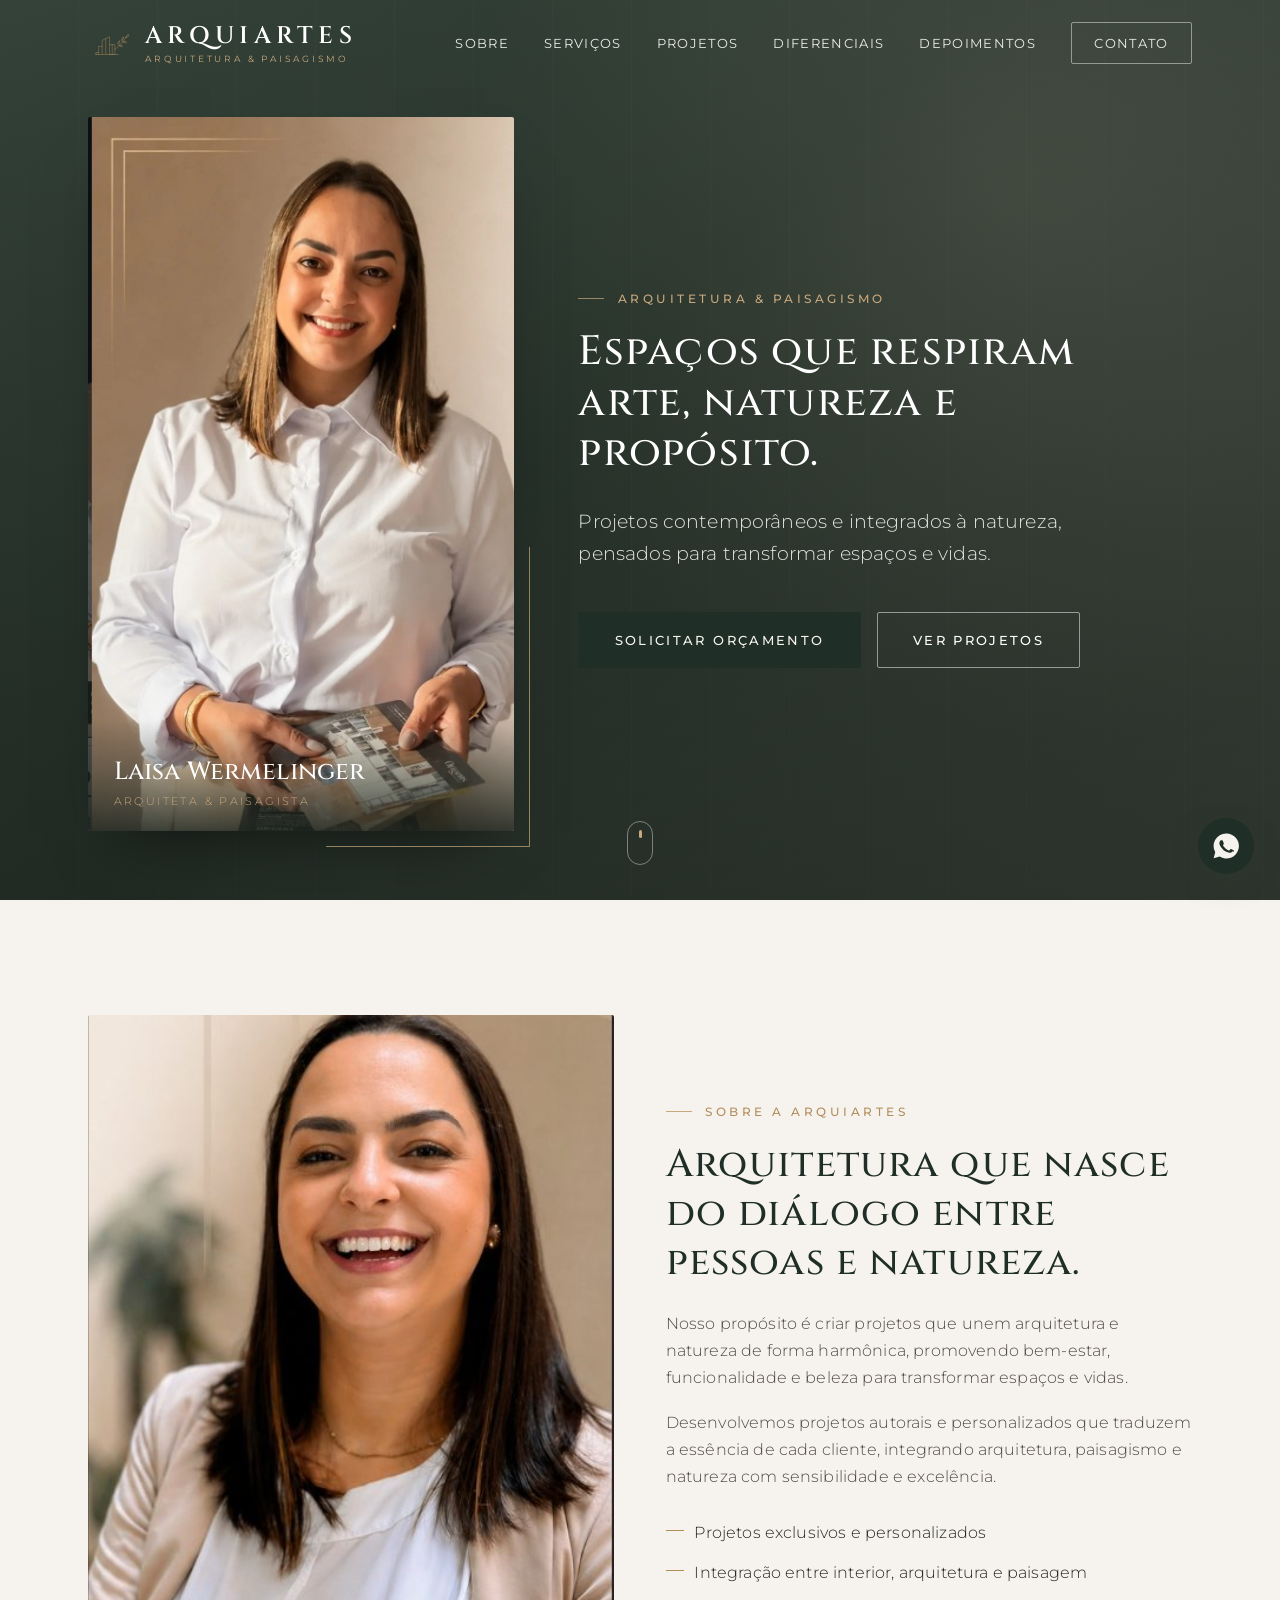
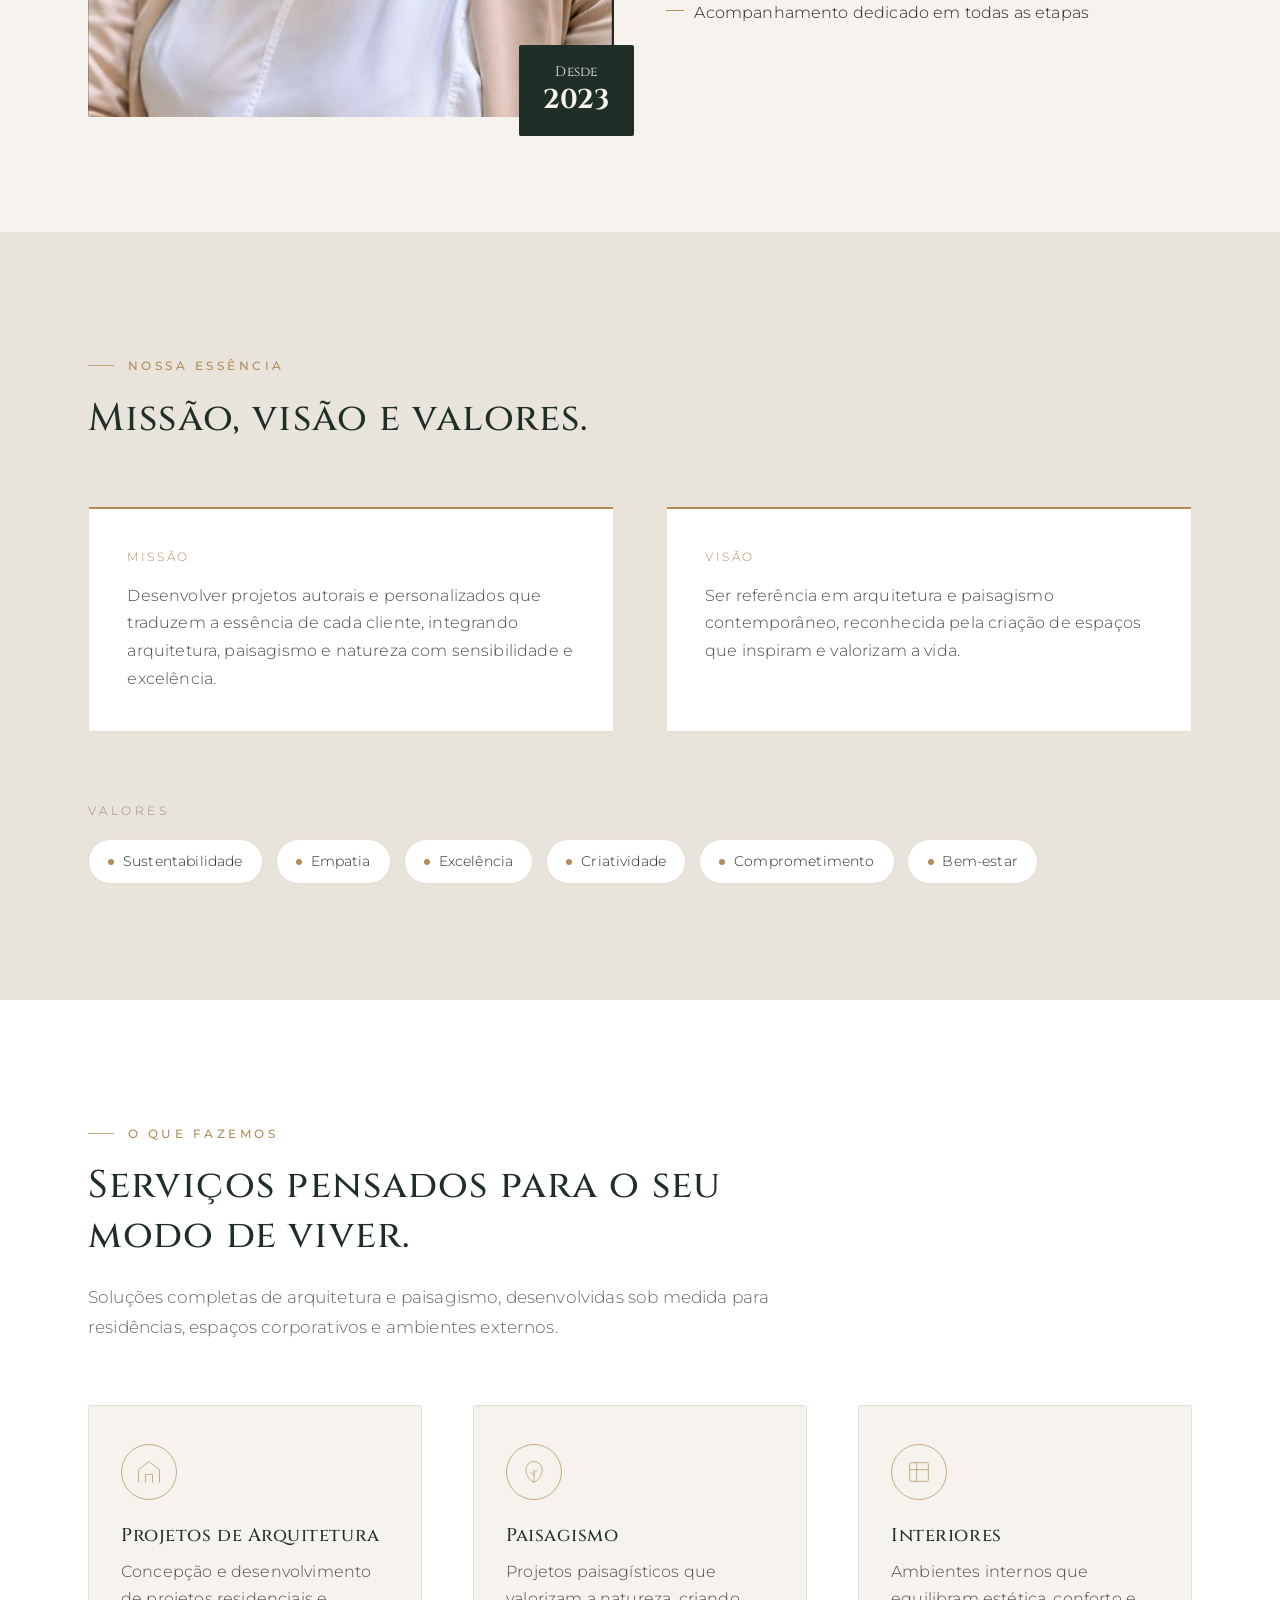
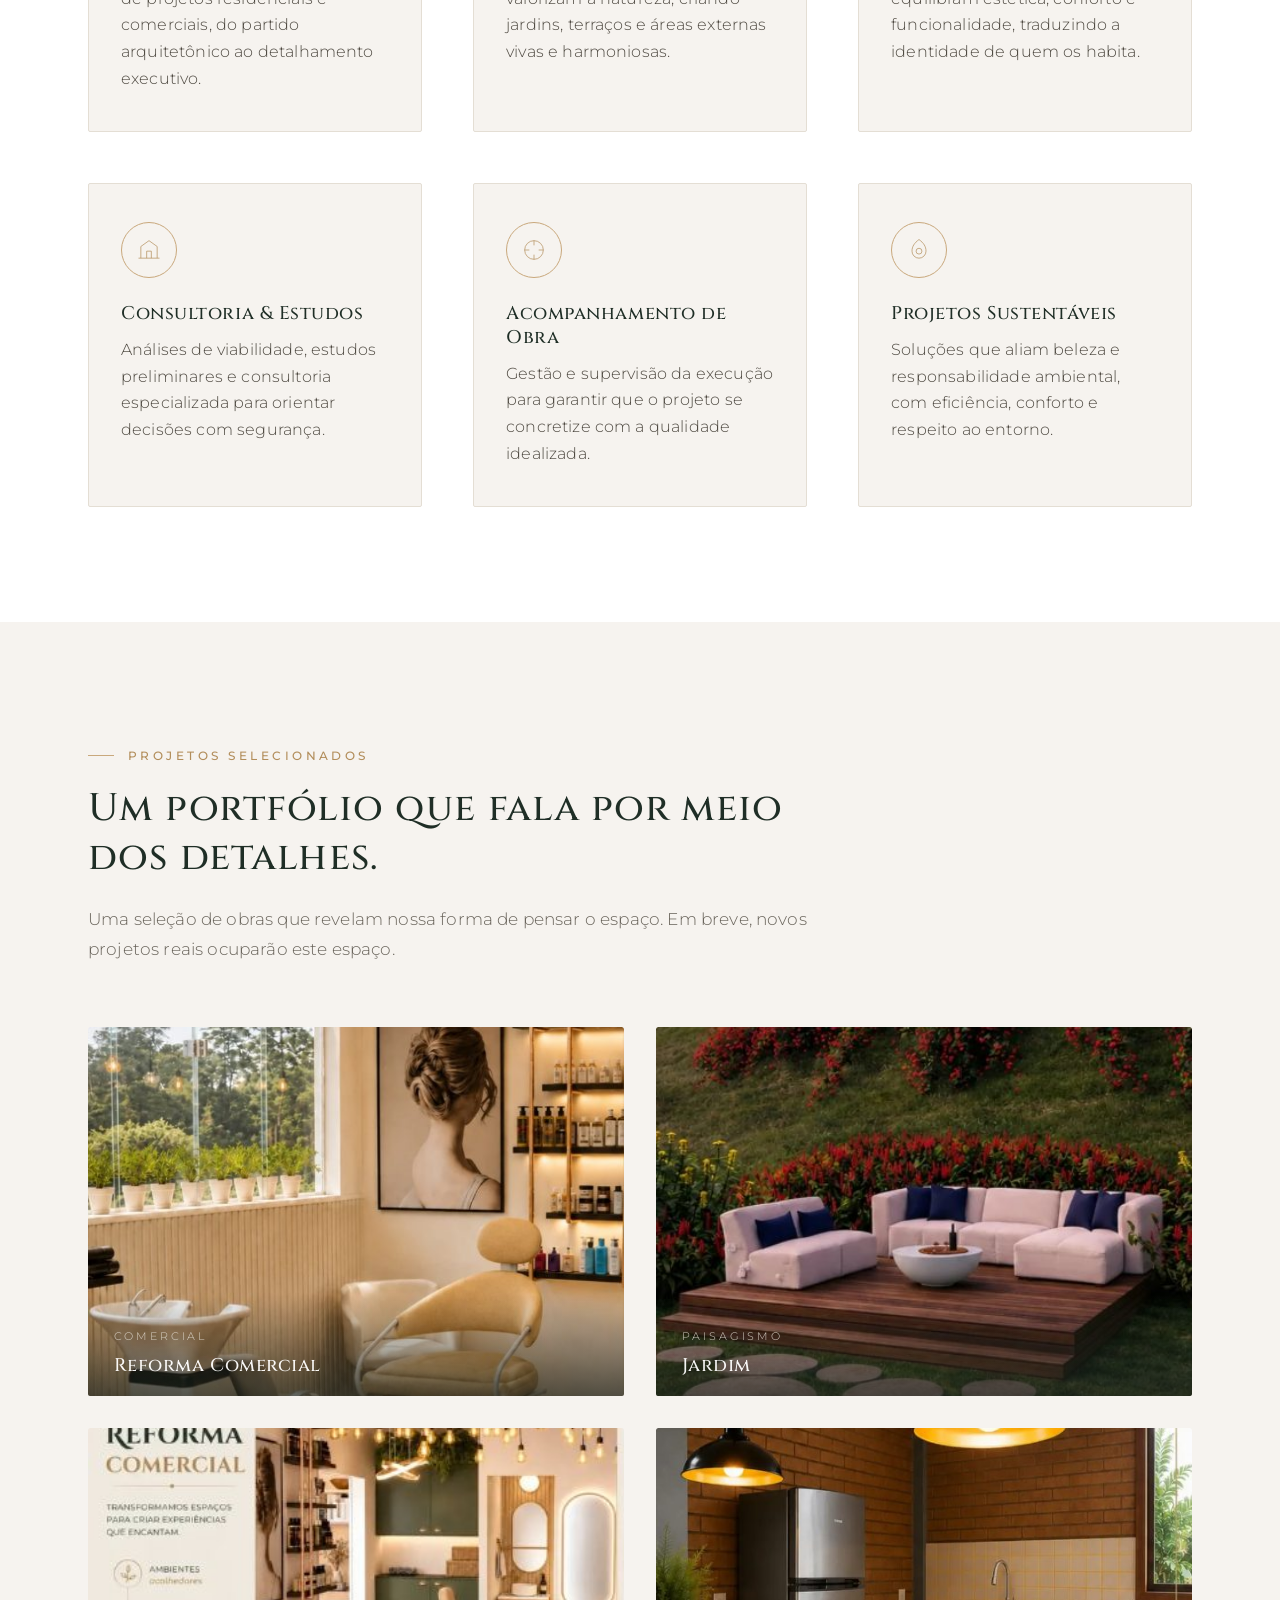
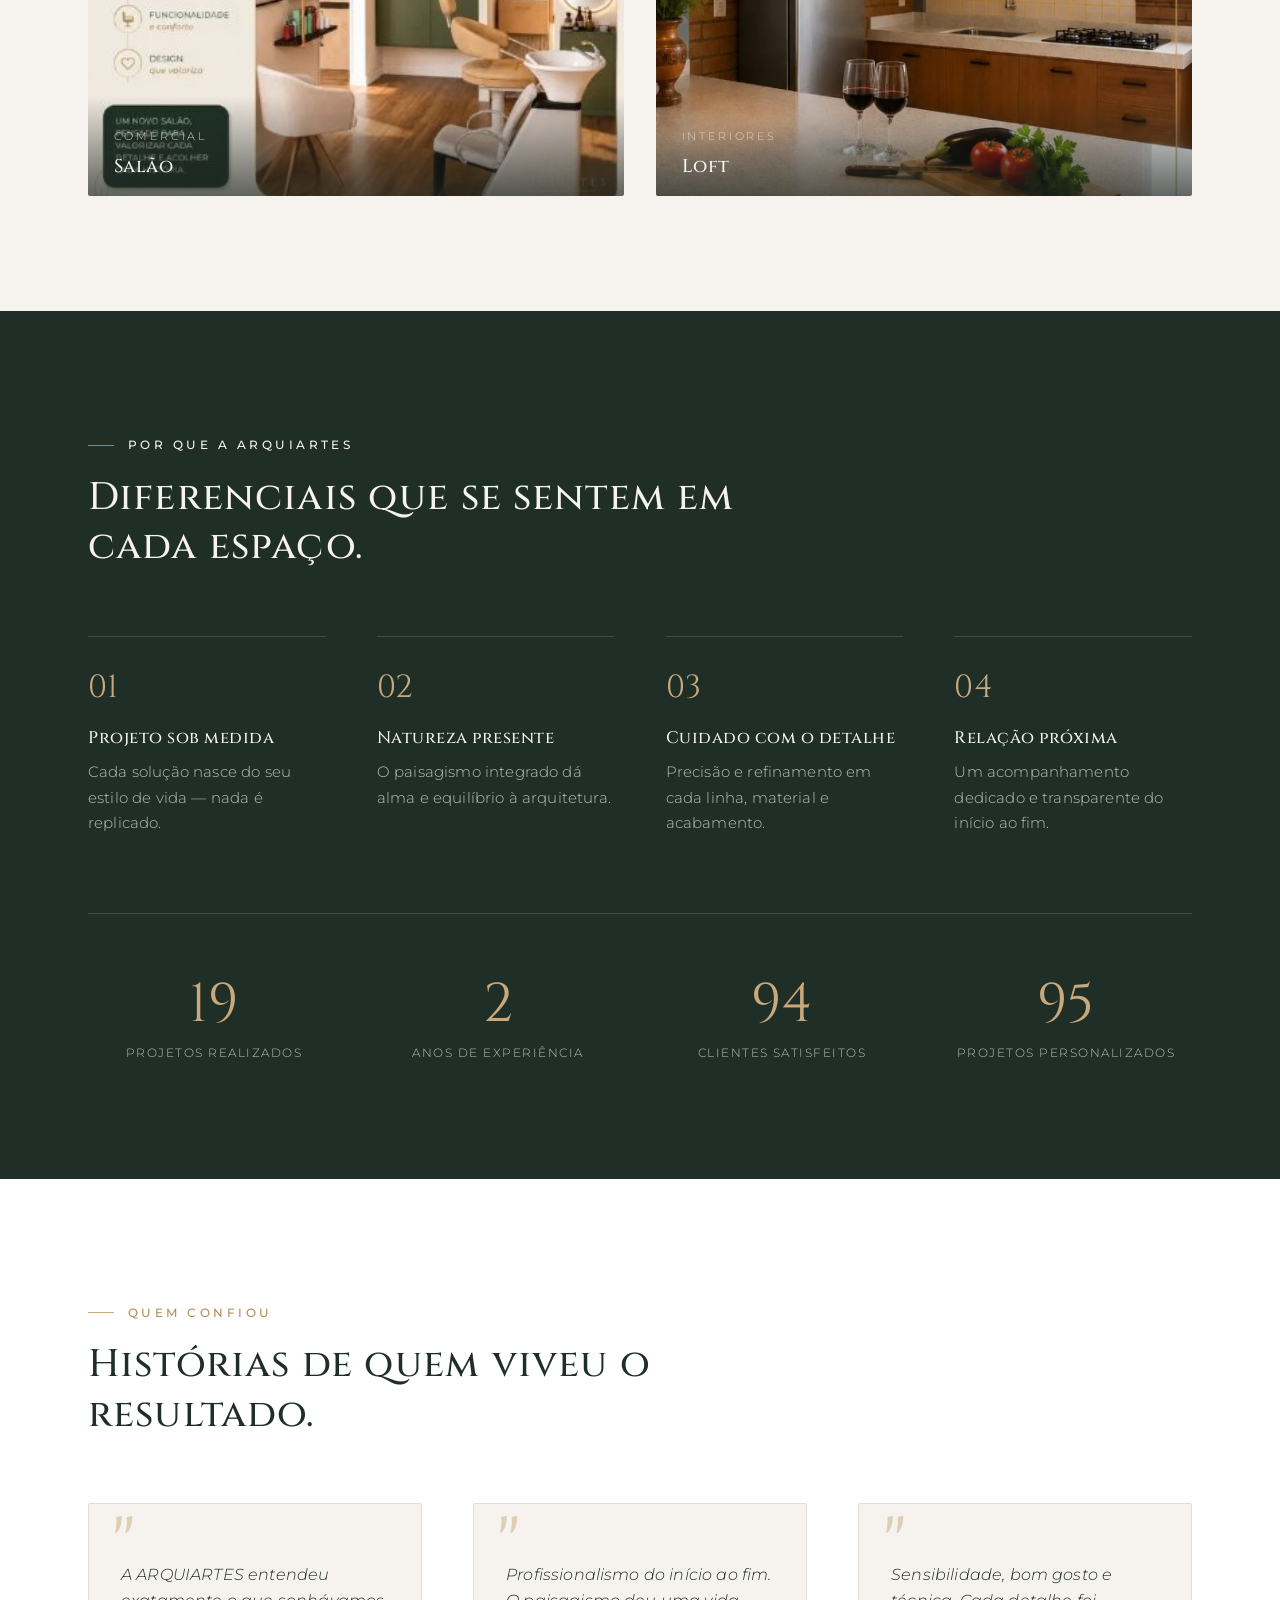
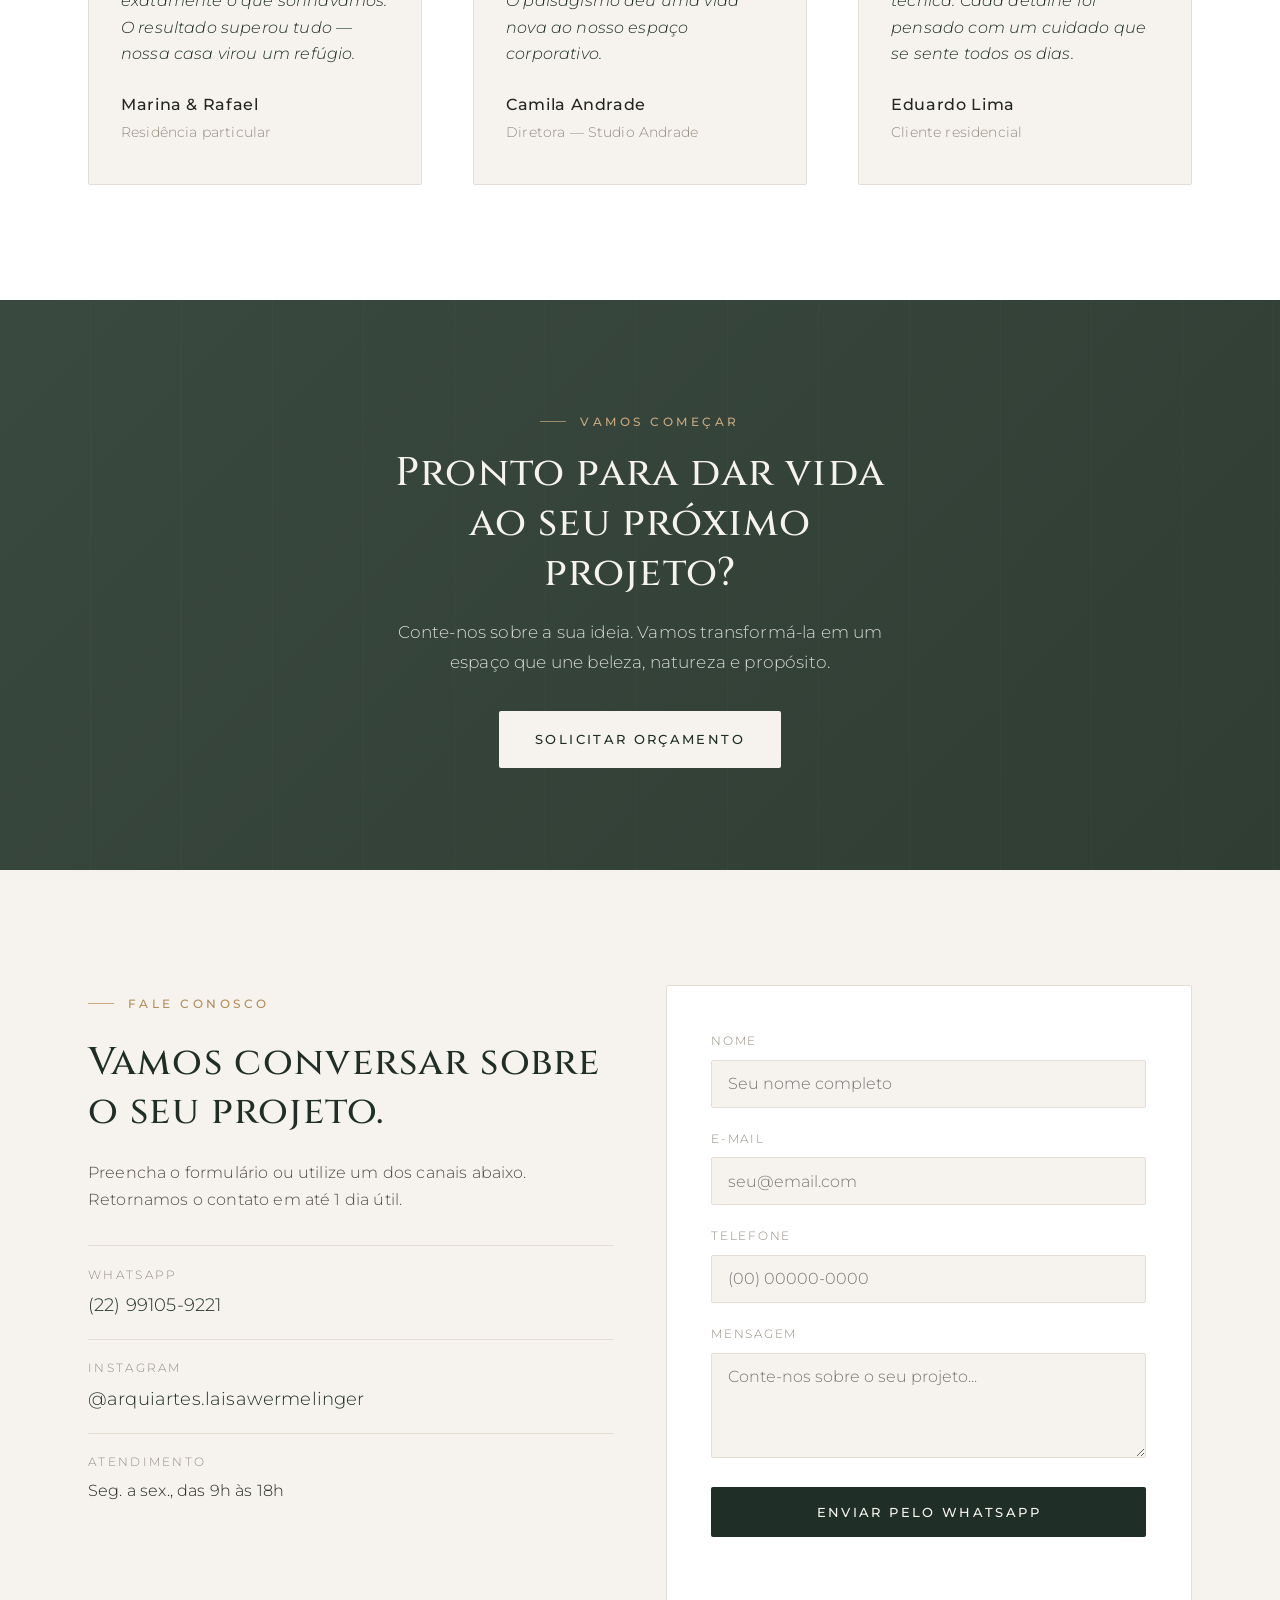
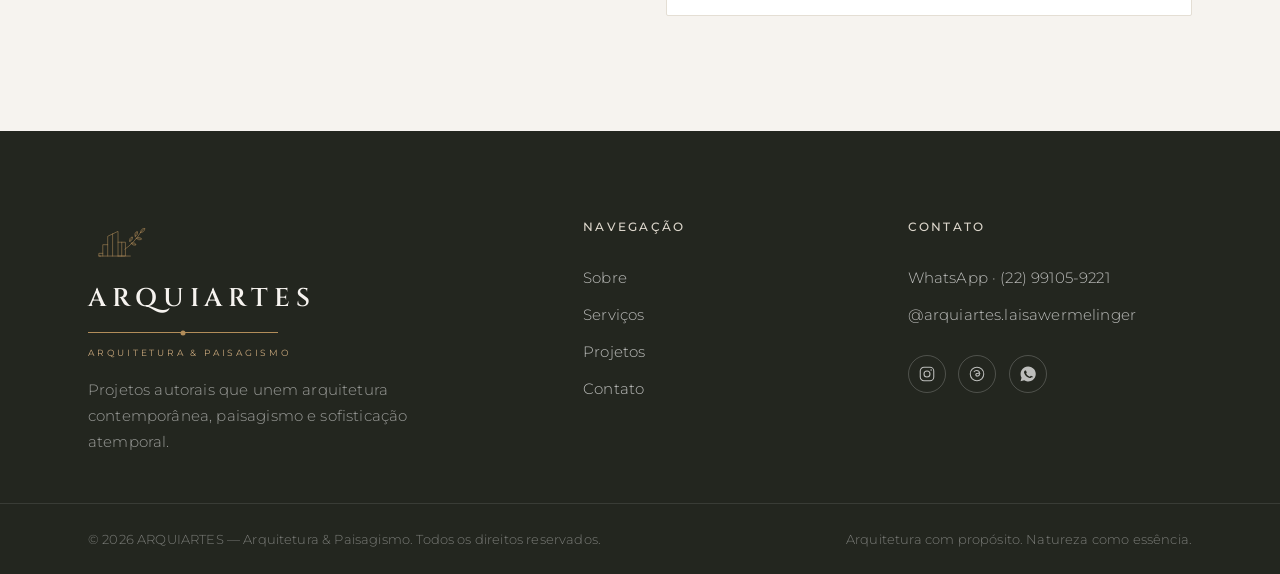
==== commit 53cc35db: "Nome da marca: Laisa (sem acento) Co-Authored-By: Claude Opus 4.8 <noreply@anthropic.com>" ====
--- a/index.html
+++ b/index.html
@@ -56,9 +56,9 @@
 
       <div class="container hero__grid">
         <div class="hero__photo reveal">
-          <img src="assets/img/laisa.jpg" alt="Laísa Wermelinger — ARQUIARTES Arquitetura &amp; Paisagismo" data-content-src="hero.photo" />
+          <img src="assets/img/laisa.jpg" alt="Laisa Wermelinger — ARQUIARTES Arquitetura &amp; Paisagismo" data-content-src="hero.photo" />
           <span class="hero__photo-tag">
-            <strong data-content="hero.name">Laísa Wermelinger</strong>
+            <strong data-content="hero.name">Laisa Wermelinger</strong>
             <em data-content="hero.role">Arquitetura &amp; Paisagismo</em>
           </span>
         </div>
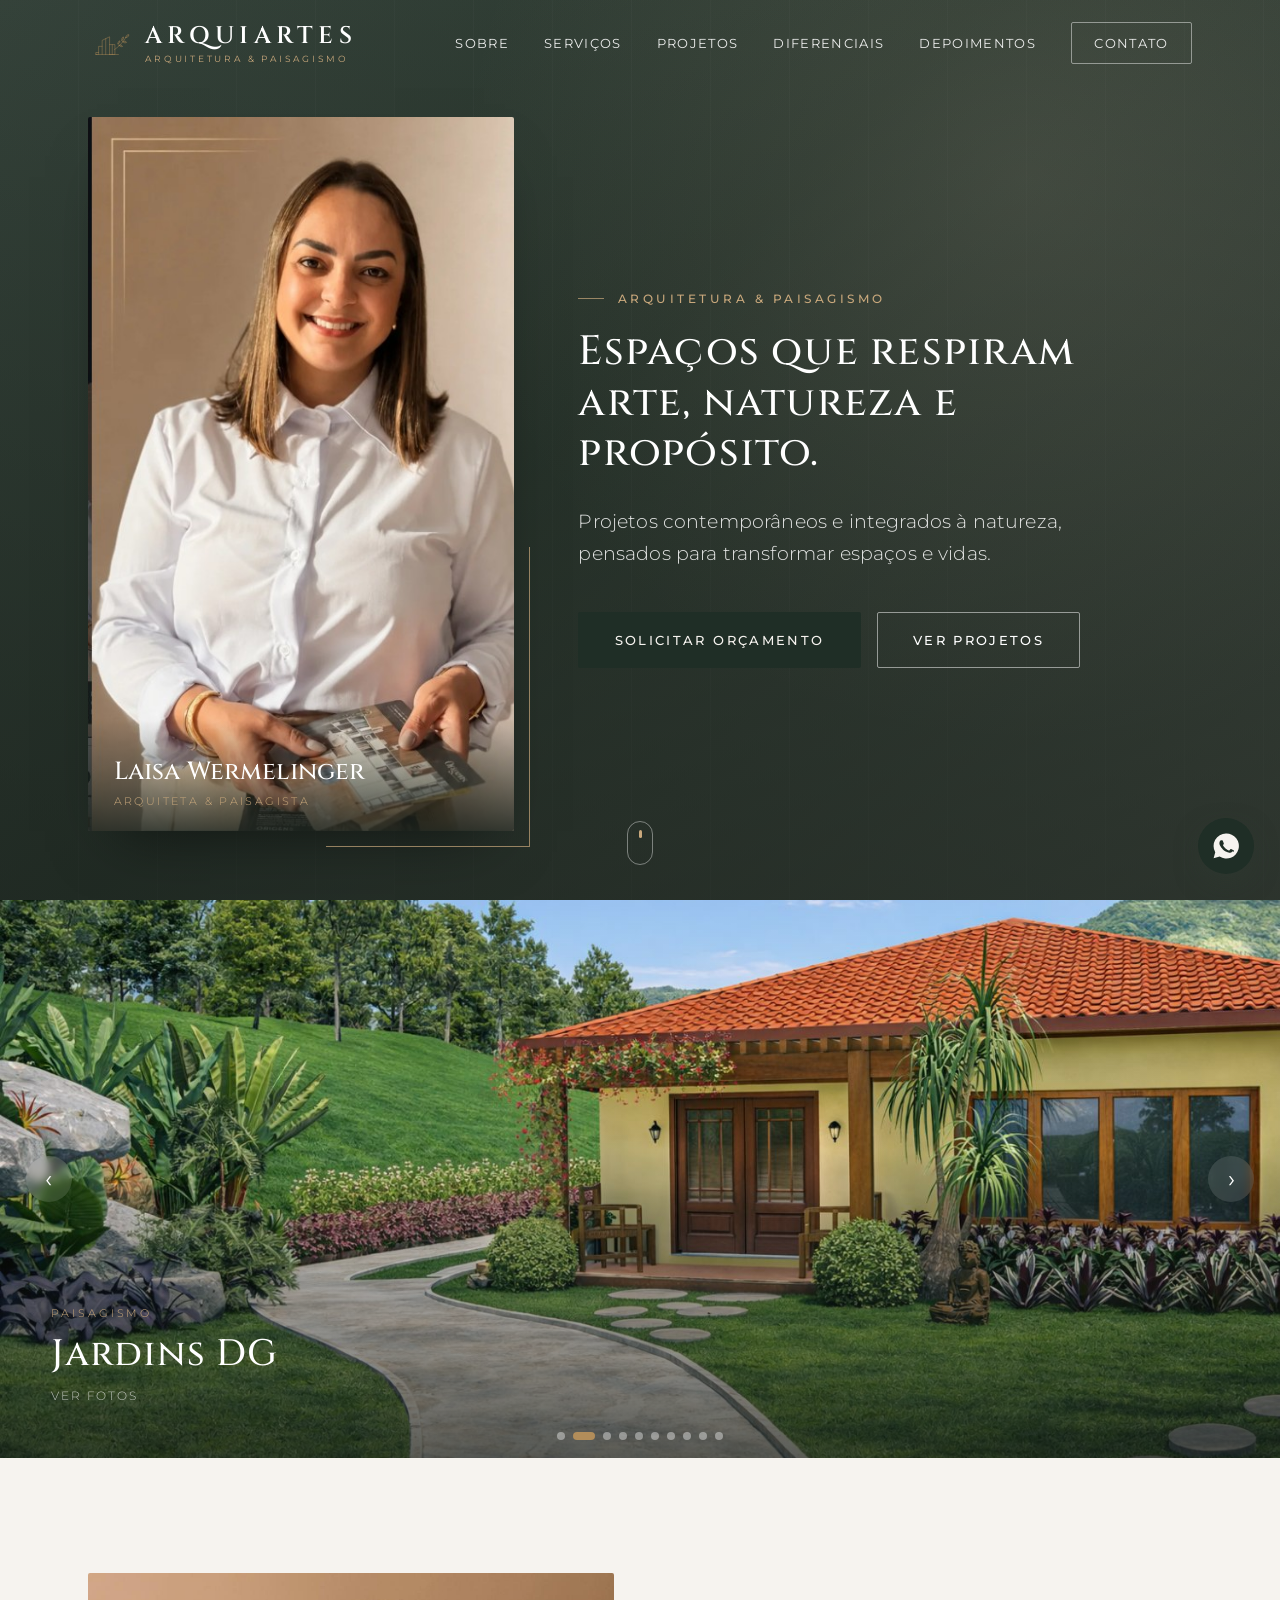
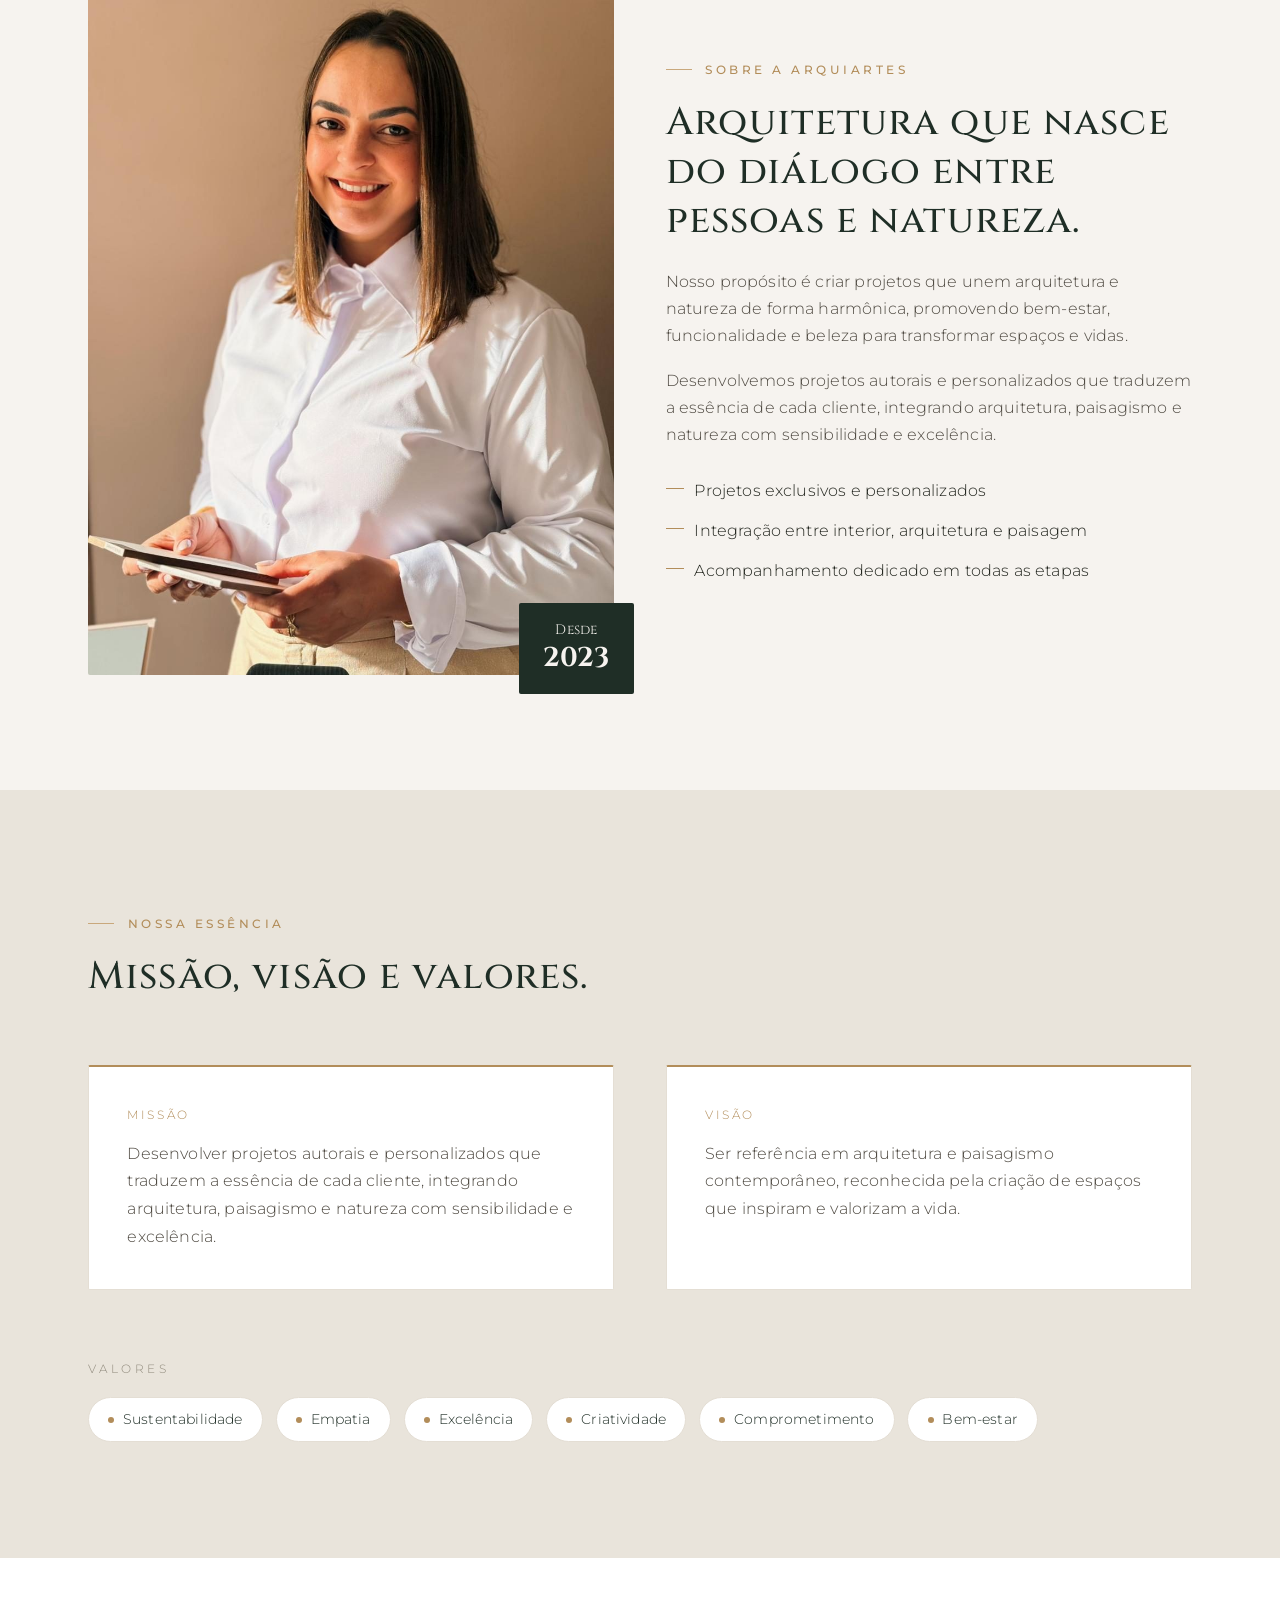
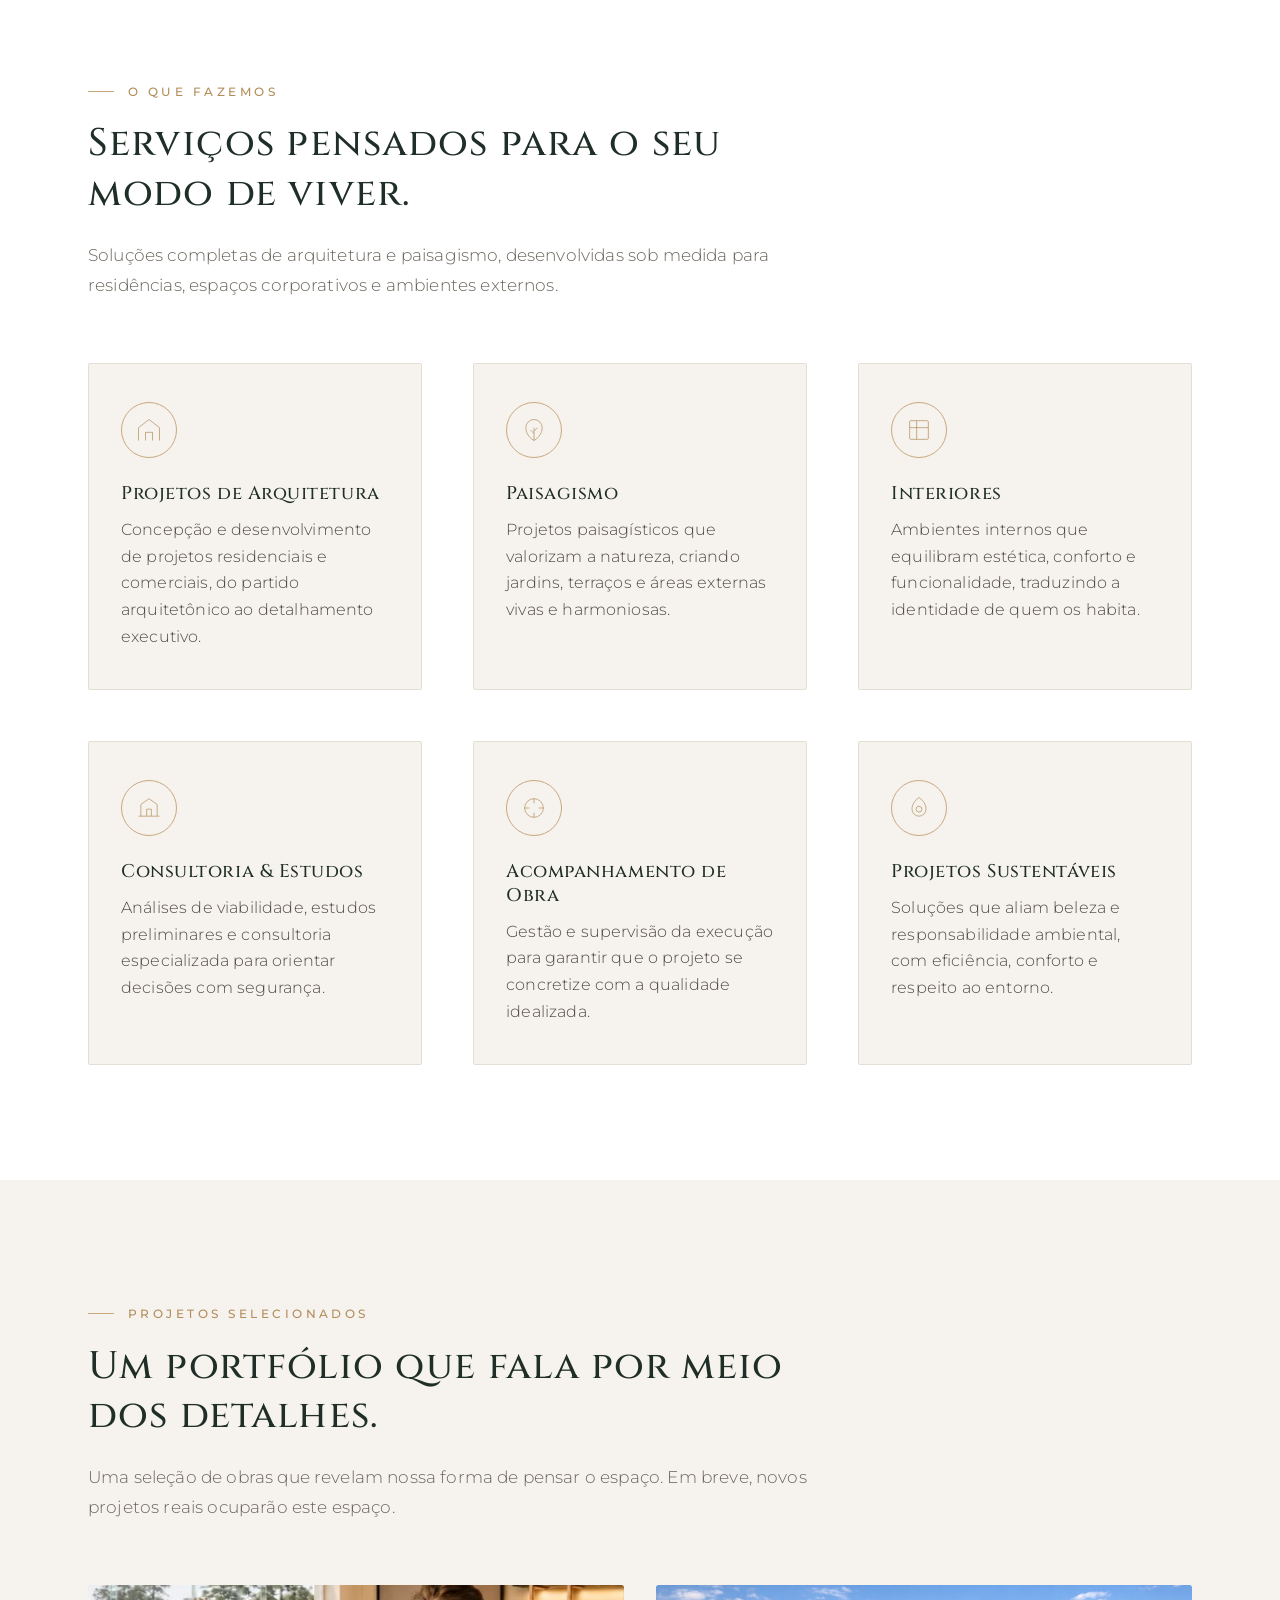
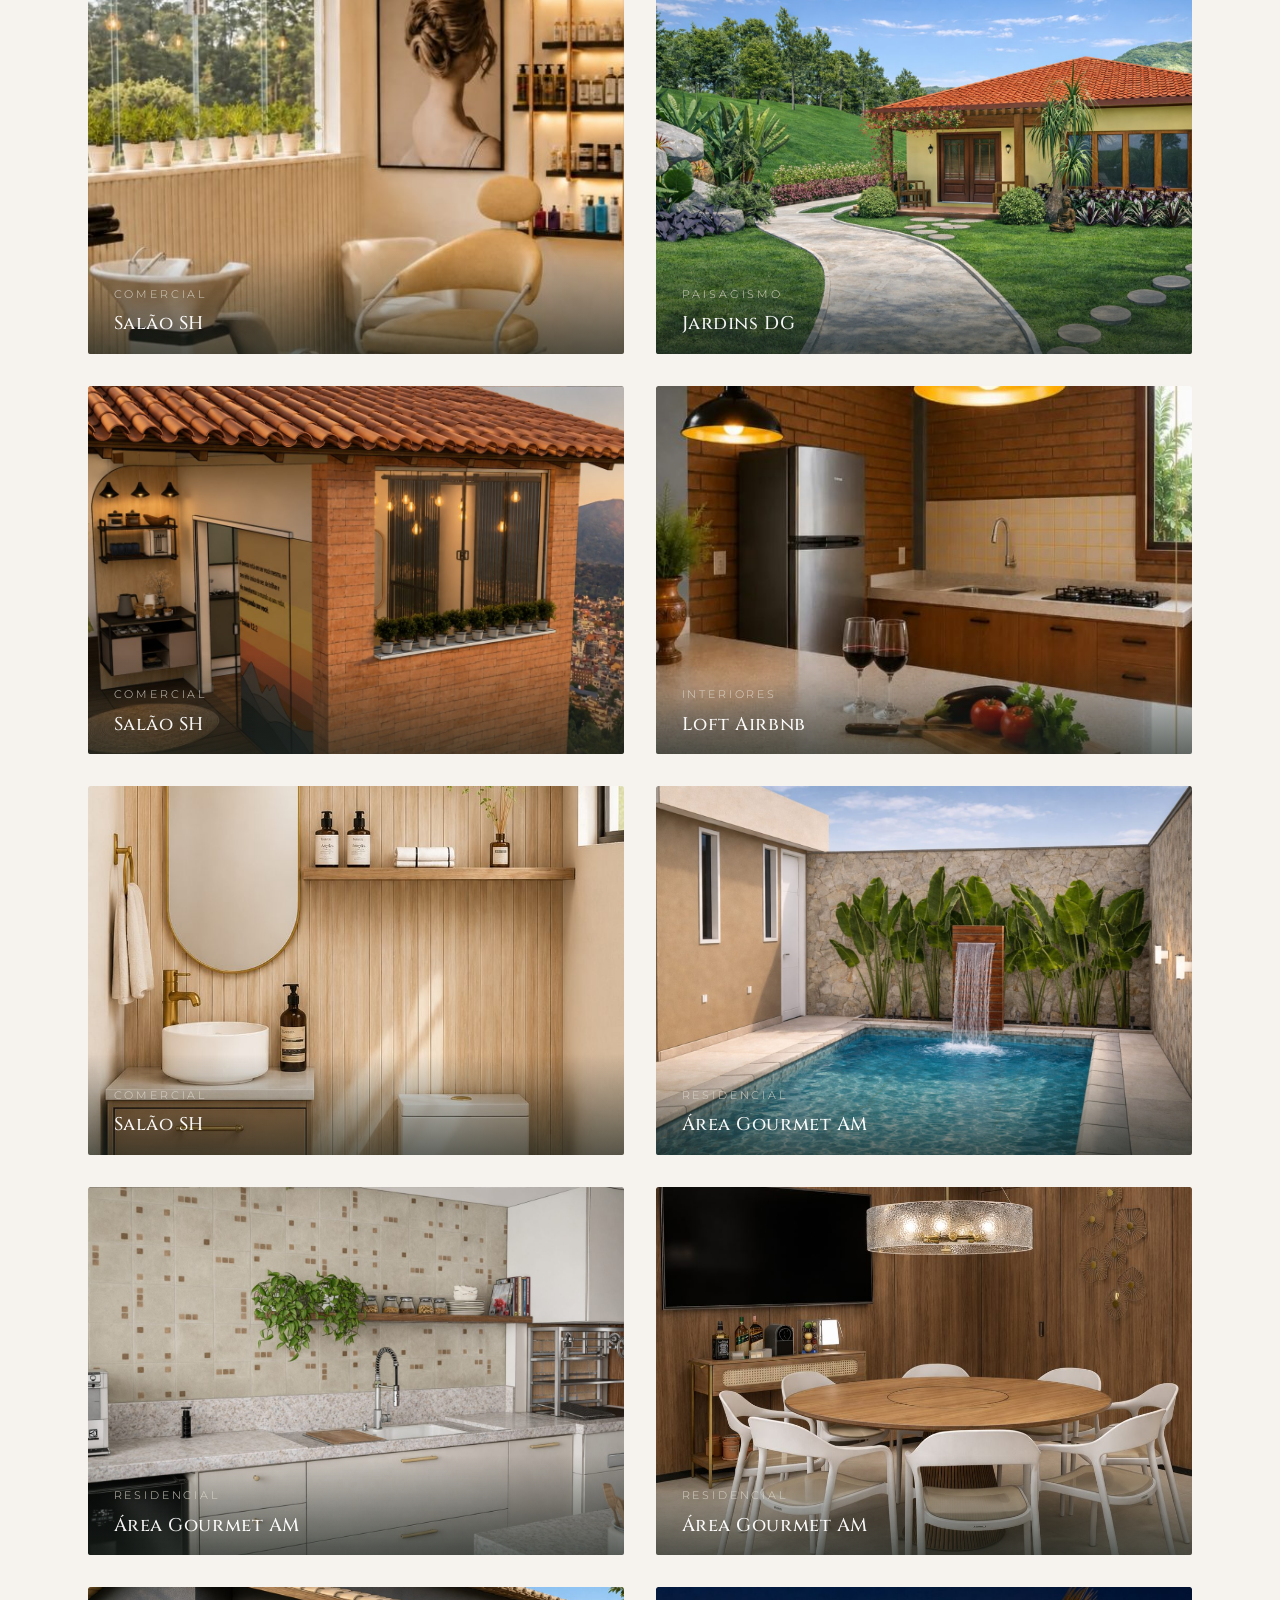
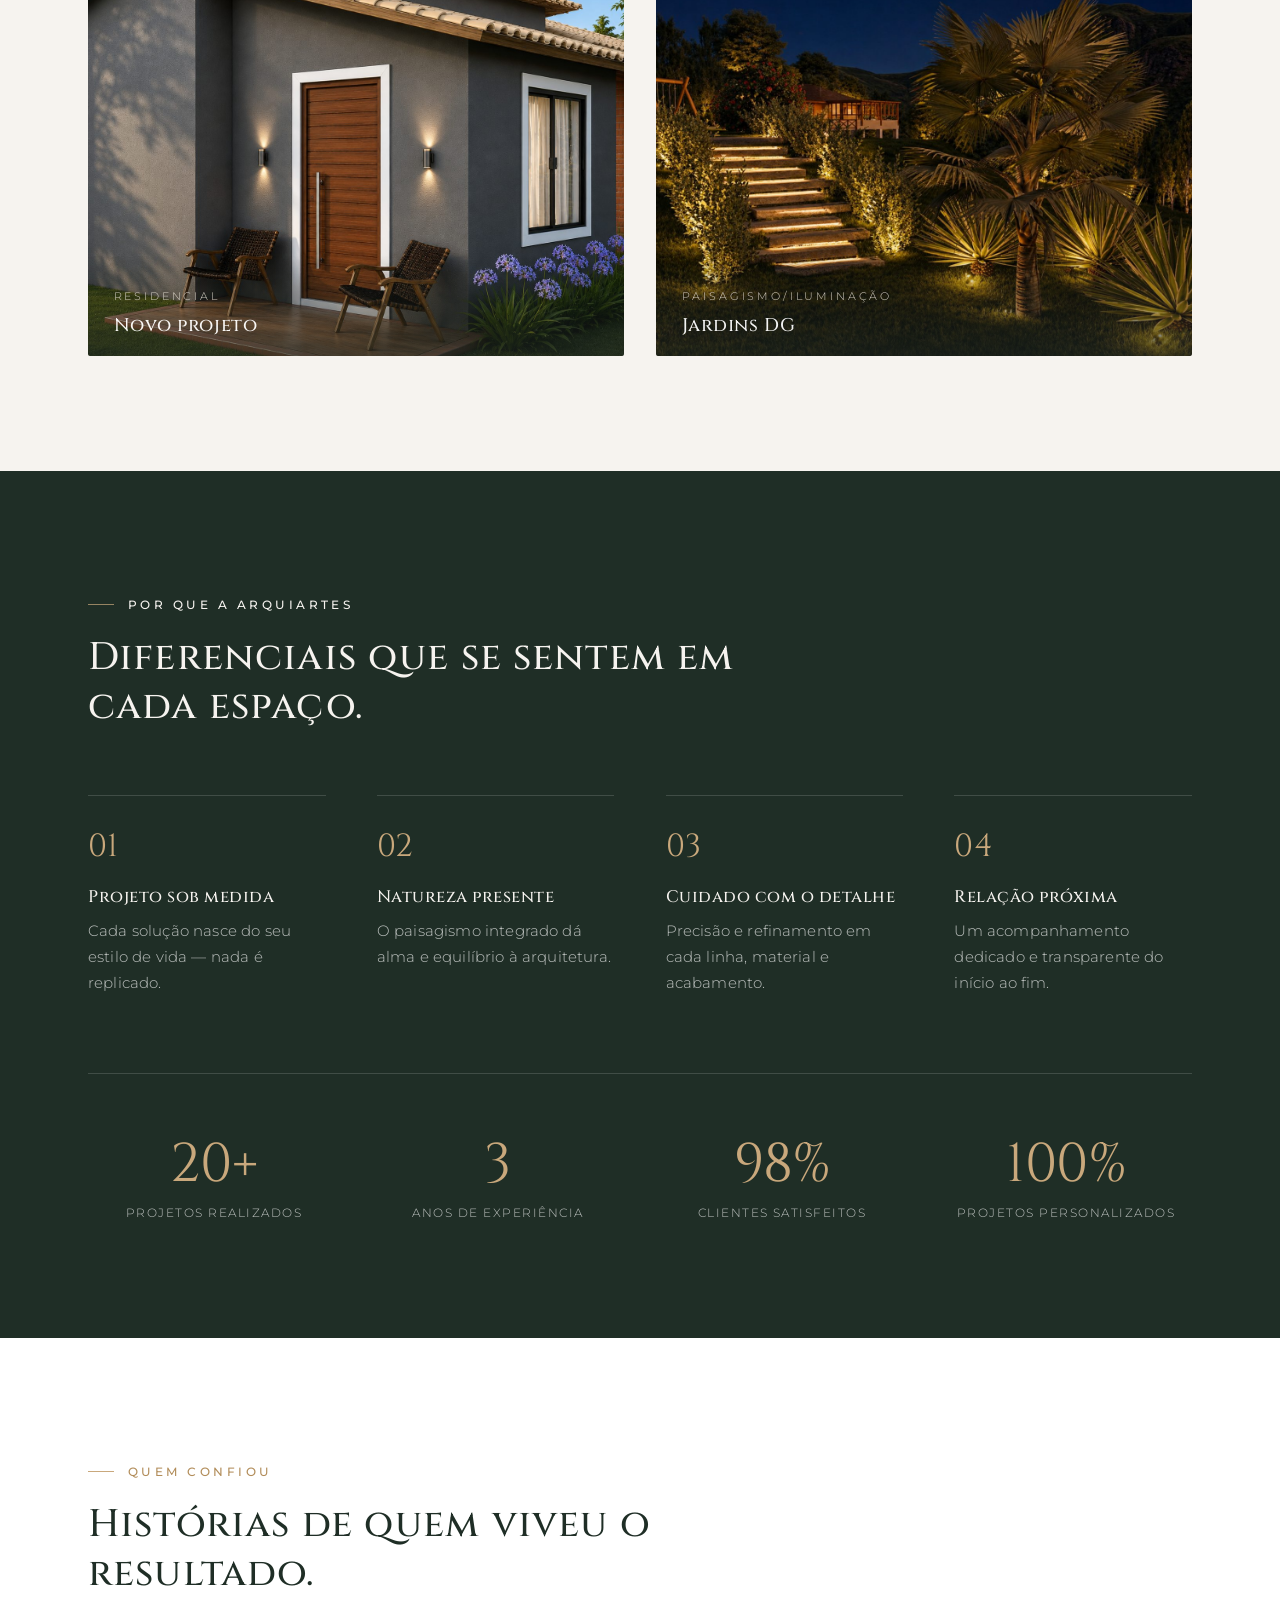
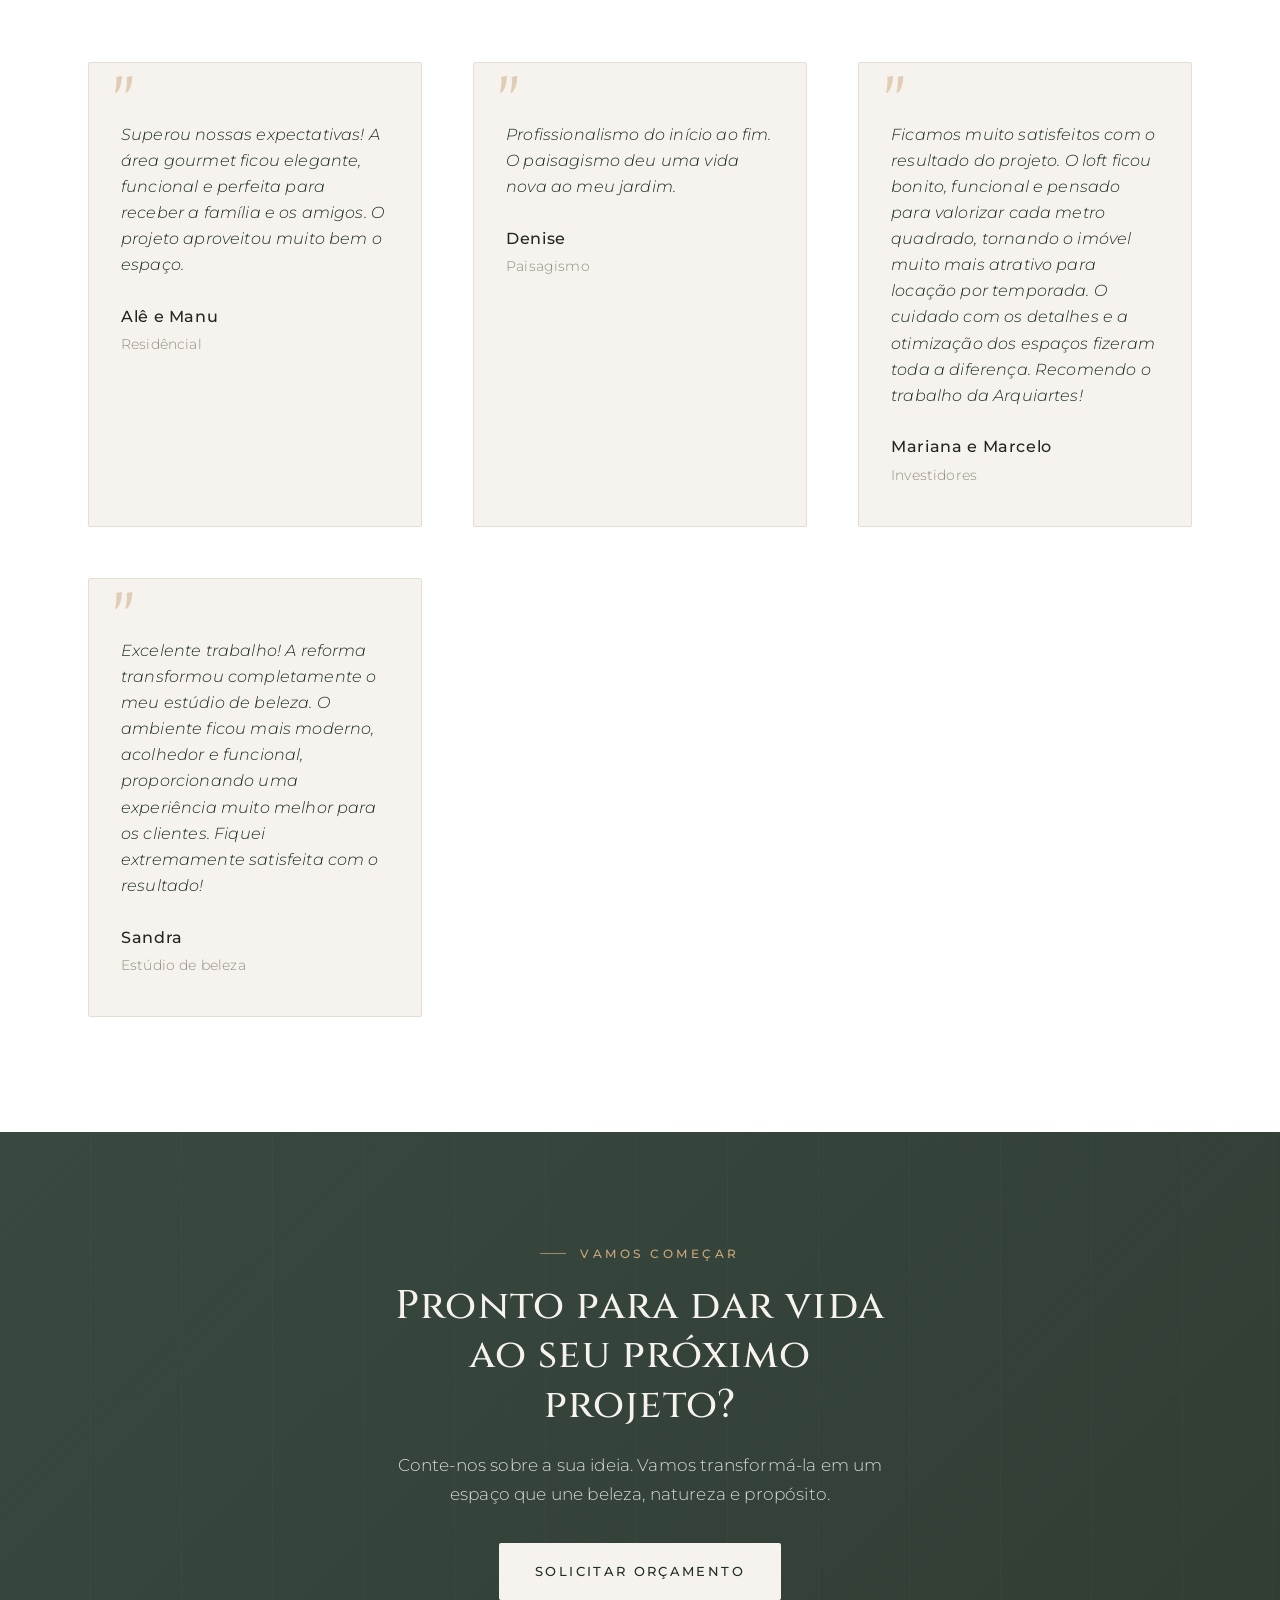
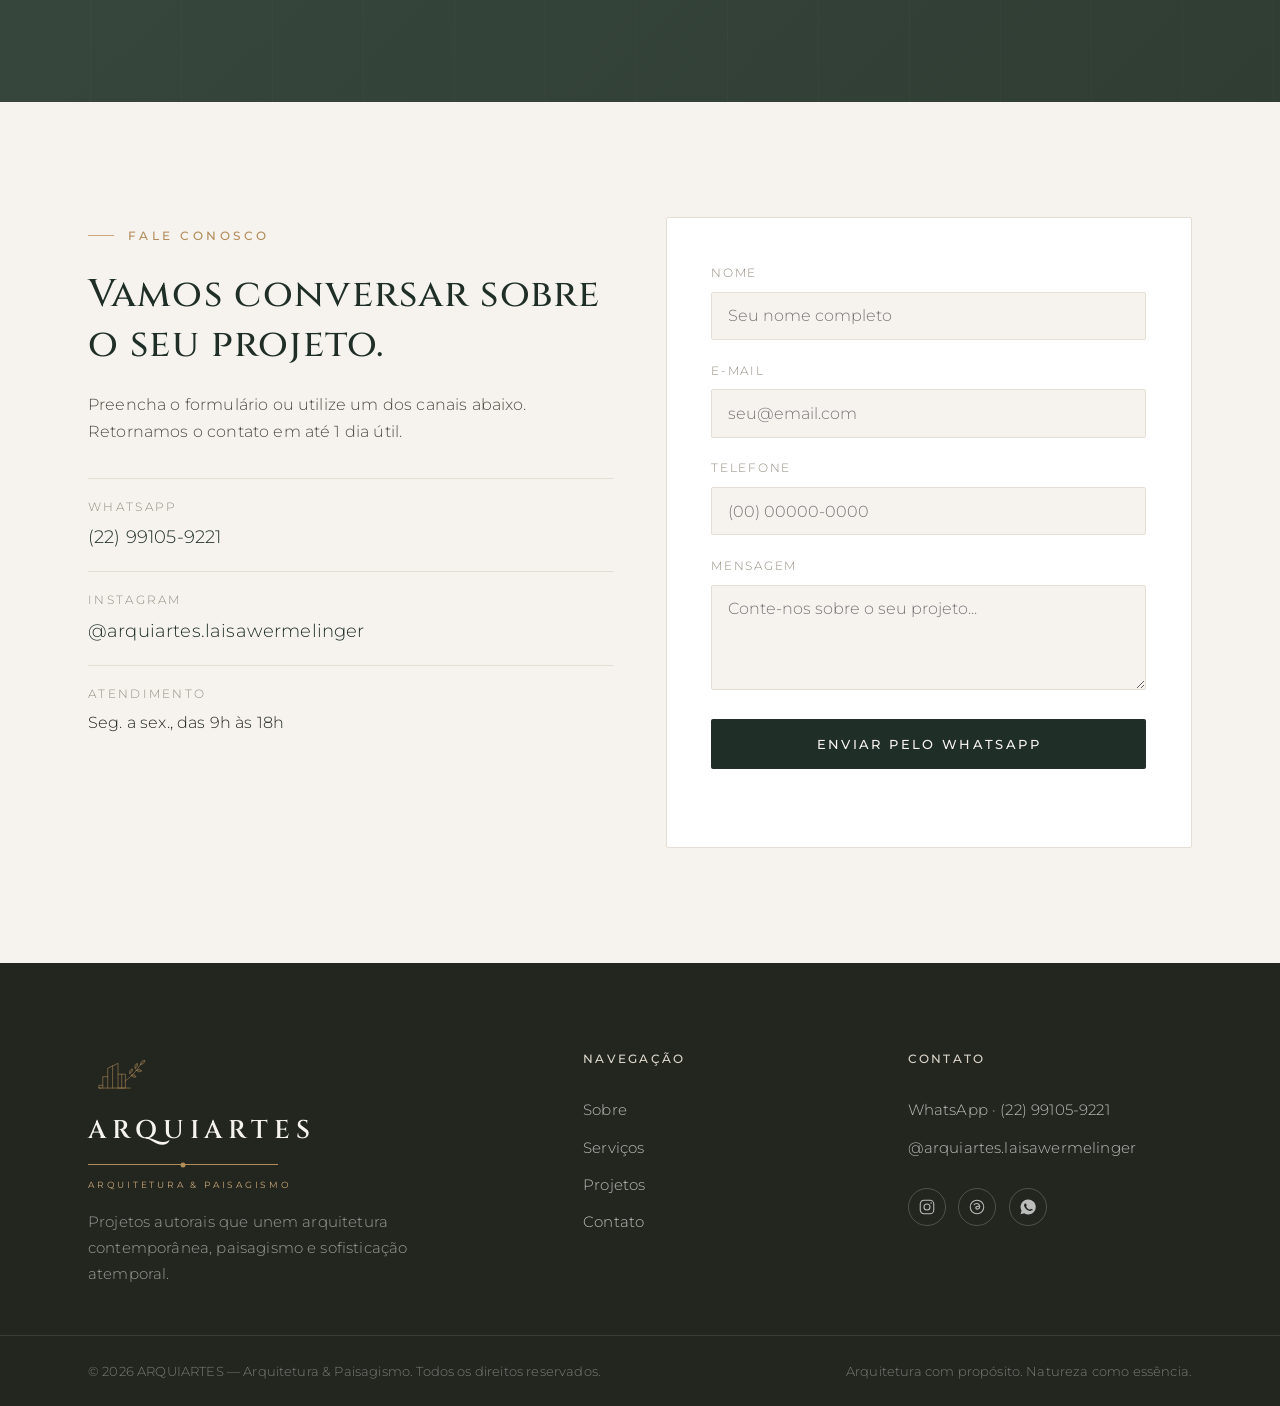
==== commit fe0e92ca: "Projetos: galeria de varias fotos por projeto + carrossel automatico na home - Cada projeto aceita f" ====
--- a/index.html
+++ b/index.html
@@ -83,6 +83,14 @@
       <a href="#sobre" class="hero__scroll" aria-label="Rolar para baixo">
         <span></span>
       </a>
+    </section>
+
+    <!-- ====================== SHOWCASE (carrossel de projetos) ====================== -->
+    <section class="showcase" id="showcase" aria-label="Projetos em destaque" hidden>
+      <div class="showcase__track" id="showcaseTrack"></div>
+      <button class="showcase__nav showcase__nav--prev" id="showcasePrev" type="button" aria-label="Anterior">&#8249;</button>
+      <button class="showcase__nav showcase__nav--next" id="showcaseNext" type="button" aria-label="Próximo">&#8250;</button>
+      <div class="showcase__dots" id="showcaseDots"></div>
     </section>
 
     <!-- ====================== SOBRE ====================== -->
@@ -433,6 +441,18 @@
     </div>
   </footer>
 
+  <!-- Visualizador de fotos (lightbox) -->
+  <div class="lightbox" id="lightbox" hidden aria-hidden="true" role="dialog" aria-label="Fotos do projeto">
+    <button class="lightbox__close" id="lightboxClose" type="button" aria-label="Fechar">&times;</button>
+    <button class="lightbox__nav lightbox__nav--prev" id="lightboxPrev" type="button" aria-label="Foto anterior">&#8249;</button>
+    <figure class="lightbox__stage">
+      <img class="lightbox__img" id="lightboxImg" alt="" />
+      <figcaption class="lightbox__cap" id="lightboxCap"></figcaption>
+    </figure>
+    <button class="lightbox__nav lightbox__nav--next" id="lightboxNext" type="button" aria-label="Próxima foto">&#8250;</button>
+    <div class="lightbox__counter" id="lightboxCounter"></div>
+  </div>
+
   <!-- Botão flutuante WhatsApp -->
   <a data-wa href="https://wa.me/5522991059221" class="whatsapp-float" target="_blank" rel="noopener" aria-label="Fale conosco no WhatsApp">
     <svg viewBox="0 0 24 24" fill="currentColor"><path d="M12 2a10 10 0 0 0-8.6 15l-1.3 4.7 4.8-1.3A10 10 0 1 0 12 2Zm5.3 14.1c-.2.6-1.3 1.2-1.8 1.2-.5.1-1 .2-3.2-.7-2.7-1.1-4.4-3.8-4.5-4-.1-.2-1.1-1.5-1.1-2.8s.7-2 .9-2.2c.2-.3.5-.3.7-.3h.5c.2 0 .4 0 .6.5l.8 2c.1.2.1.3 0 .5l-.4.6c-.2.2-.3.4-.1.7.2.3.9 1.4 1.9 2.3 1.3 1.1 2.3 1.4 2.6 1.6.2.1.4.1.6-.1l.7-.9c.2-.2.4-.2.6-.1l1.9.9c.2.1.4.2.4.3.1.2.1.7-.1 1Z"/></svg>
--- a/css/styles.css
+++ b/css/styles.css
@@ -539,6 +539,77 @@
   color: var(--beige);
 }
 .project__title { color: var(--white); font-size: 1.15rem; margin-top: 0.4rem; }
+.project { cursor: pointer; }
+
+/* ============================================================
+   SHOWCASE (carrossel de projetos na home)
+   ============================================================ */
+.showcase { position: relative; height: clamp(360px, 62vh, 640px); background: var(--green-deep); overflow: hidden; }
+.showcase[hidden] { display: none; }
+.showcase__track { position: absolute; inset: 0; }
+.showcase__slide {
+  position: absolute; inset: 0;
+  background-size: cover; background-position: center;
+  opacity: 0; transition: opacity 1.1s var(--ease);
+  cursor: pointer;
+}
+.showcase__slide.is-active { opacity: 1; }
+.showcase__slide::after {
+  content: ''; position: absolute; inset: 0;
+  background: linear-gradient(to top, rgba(20,26,22,0.7), rgba(20,26,22,0.05) 55%);
+}
+.showcase__cap {
+  position: absolute; left: 0; bottom: 0; z-index: 2;
+  padding: clamp(1.5rem, 4vw, 3.2rem);
+  max-width: 700px;
+}
+.showcase__cat { font-size: 0.7rem; letter-spacing: 0.26em; text-transform: uppercase; color: var(--gold-soft); }
+.showcase__title { font-family: var(--font-serif); color: #fff; font-size: clamp(1.4rem, 3vw, 2.3rem); margin-top: 0.4rem; line-height: 1.2; }
+.showcase__hint { display: block; margin-top: 0.7rem; font-size: 0.72rem; letter-spacing: 0.16em; text-transform: uppercase; color: rgba(255,255,255,0.7); }
+
+.showcase__nav {
+  position: absolute; top: 50%; transform: translateY(-50%); z-index: 3;
+  width: 46px; height: 46px; border-radius: 50%;
+  background: rgba(255,255,255,0.12); color: #fff;
+  font-size: 1.5rem; line-height: 1;
+  display: flex; align-items: center; justify-content: center;
+  backdrop-filter: blur(4px); transition: background 0.3s var(--ease);
+}
+.showcase__nav:hover { background: rgba(255,255,255,0.28); }
+.showcase__nav--prev { left: clamp(0.8rem, 2vw, 1.6rem); }
+.showcase__nav--next { right: clamp(0.8rem, 2vw, 1.6rem); }
+.showcase__dots { position: absolute; bottom: 1.1rem; left: 50%; transform: translateX(-50%); z-index: 3; display: flex; gap: 0.5rem; }
+.showcase__dot { width: 8px; height: 8px; border-radius: 50%; background: rgba(255,255,255,0.4); cursor: pointer; transition: all 0.3s var(--ease); }
+.showcase__dot.is-active { background: var(--gold); width: 22px; border-radius: 5px; }
+
+/* ============================================================
+   LIGHTBOX (visualizador de fotos do projeto)
+   ============================================================ */
+.lightbox {
+  position: fixed; inset: 0; z-index: 200;
+  background: rgba(20,26,22,0.94);
+  display: flex; align-items: center; justify-content: center;
+  padding: clamp(1rem, 4vw, 3rem);
+}
+.lightbox[hidden] { display: none; }
+.lightbox__stage { position: relative; max-width: 90vw; text-align: center; }
+.lightbox__img { max-width: 90vw; max-height: 80vh; object-fit: contain; border-radius: 2px; box-shadow: 0 30px 80px -30px rgba(0,0,0,0.8); }
+.lightbox__cap { color: rgba(255,255,255,0.85); font-size: 0.9rem; letter-spacing: 0.06em; margin-top: 0.9rem; }
+.lightbox__close {
+  position: absolute; top: clamp(0.8rem, 2vw, 1.6rem); right: clamp(0.8rem, 2vw, 1.6rem); z-index: 2;
+  width: 44px; height: 44px; border-radius: 50%; background: rgba(255,255,255,0.12); color: #fff; font-size: 1.6rem; line-height: 1;
+}
+.lightbox__close:hover { background: rgba(255,255,255,0.28); }
+.lightbox__nav {
+  position: absolute; top: 50%; transform: translateY(-50%); z-index: 2;
+  width: 48px; height: 48px; border-radius: 50%; background: rgba(255,255,255,0.12); color: #fff; font-size: 1.7rem; line-height: 1;
+  display: flex; align-items: center; justify-content: center; transition: background 0.3s var(--ease);
+}
+.lightbox__nav:hover { background: rgba(255,255,255,0.28); }
+.lightbox__nav--prev { left: clamp(0.6rem, 2vw, 1.6rem); }
+.lightbox__nav--next { right: clamp(0.6rem, 2vw, 1.6rem); }
+.lightbox__counter { position: absolute; bottom: clamp(0.8rem, 2vw, 1.6rem); left: 50%; transform: translateX(-50%); color: rgba(255,255,255,0.75); font-size: 0.8rem; letter-spacing: 0.12em; }
+body.no-scroll { overflow: hidden; }
 
 /* ============================================================
    DIFERENCIAIS
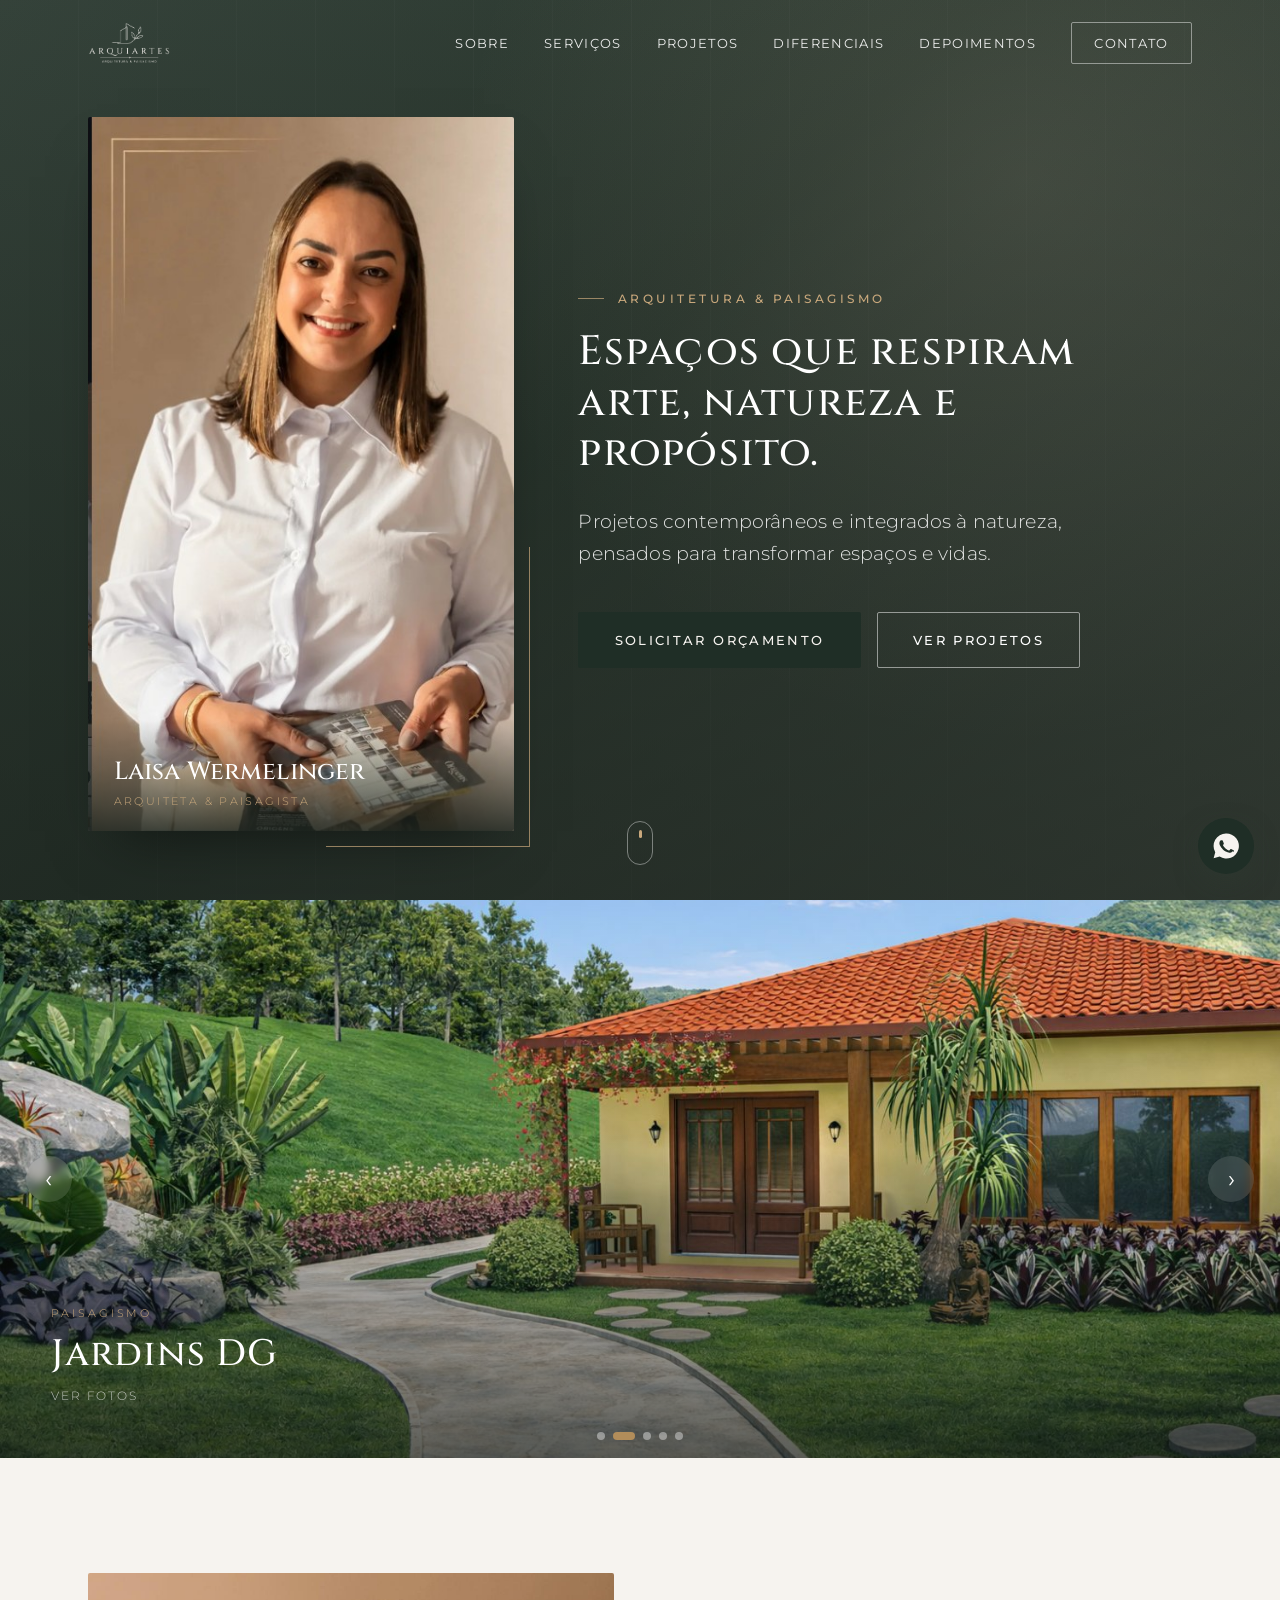
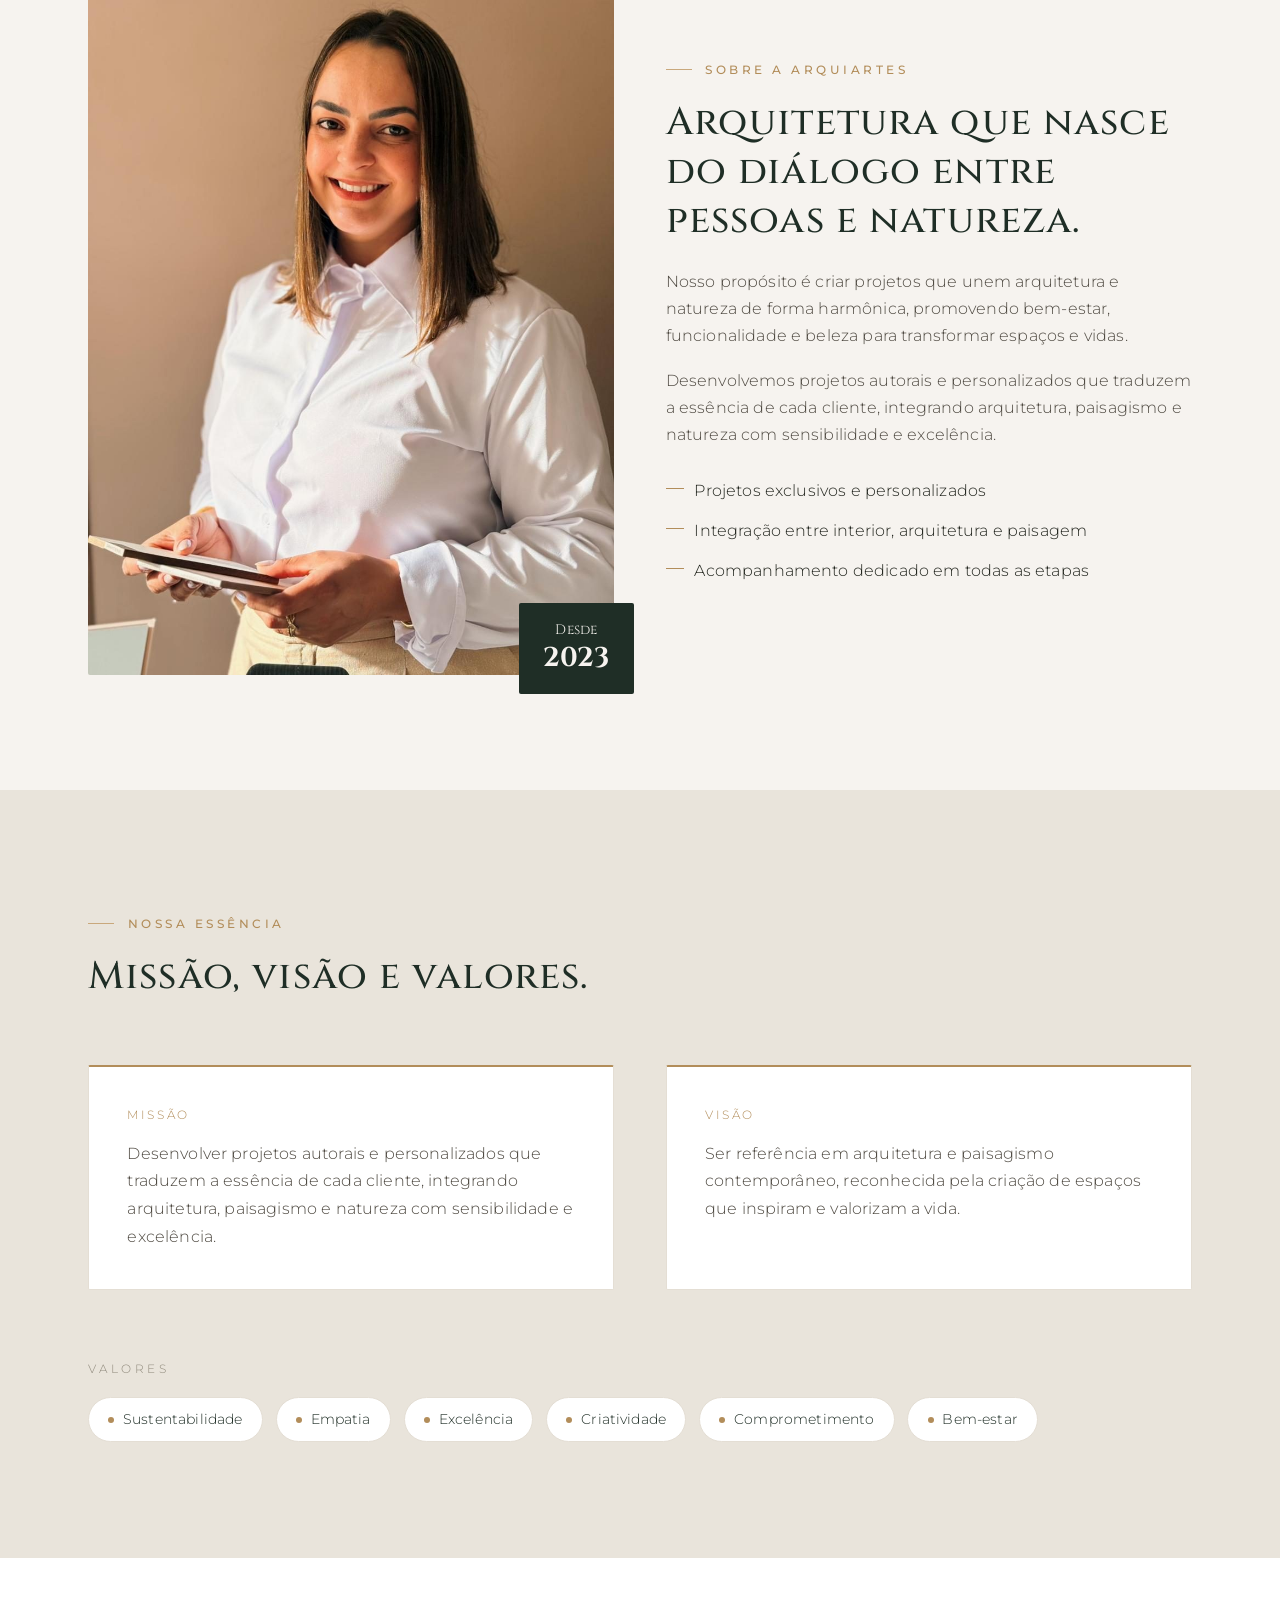
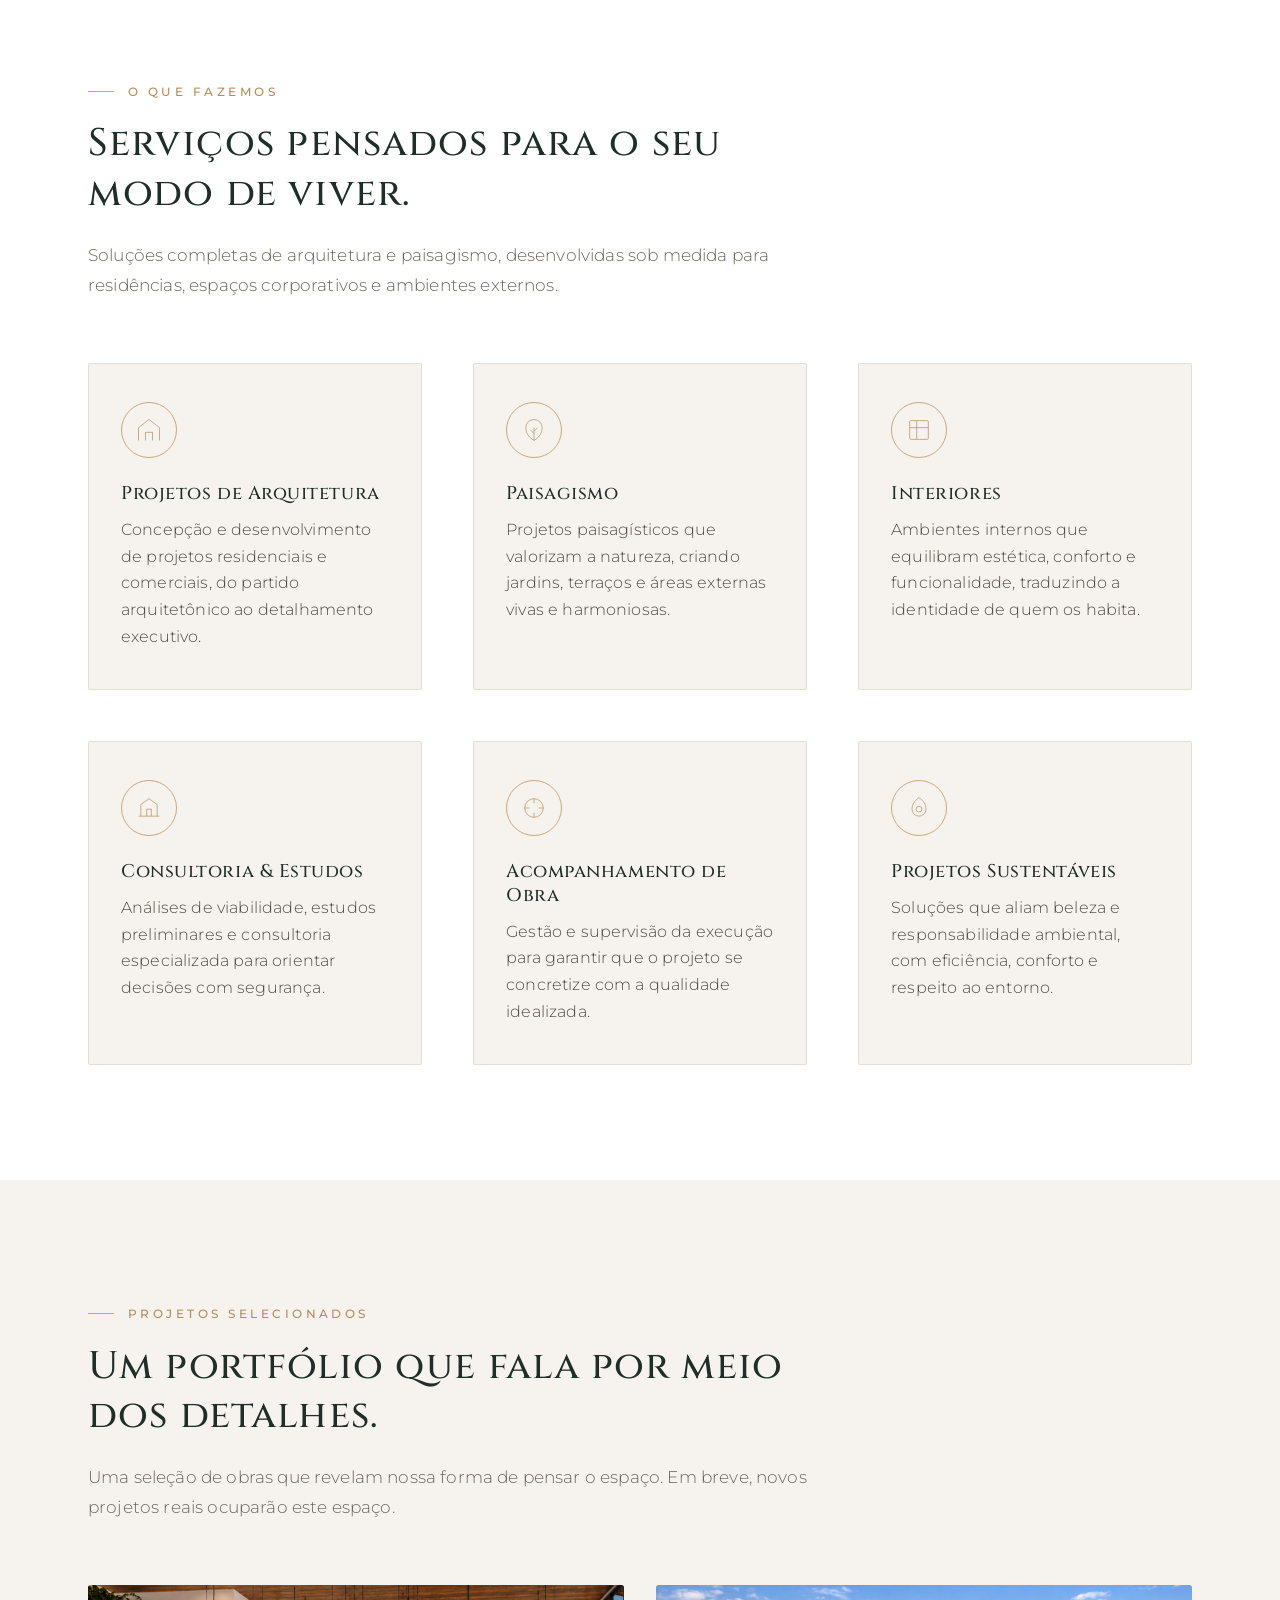
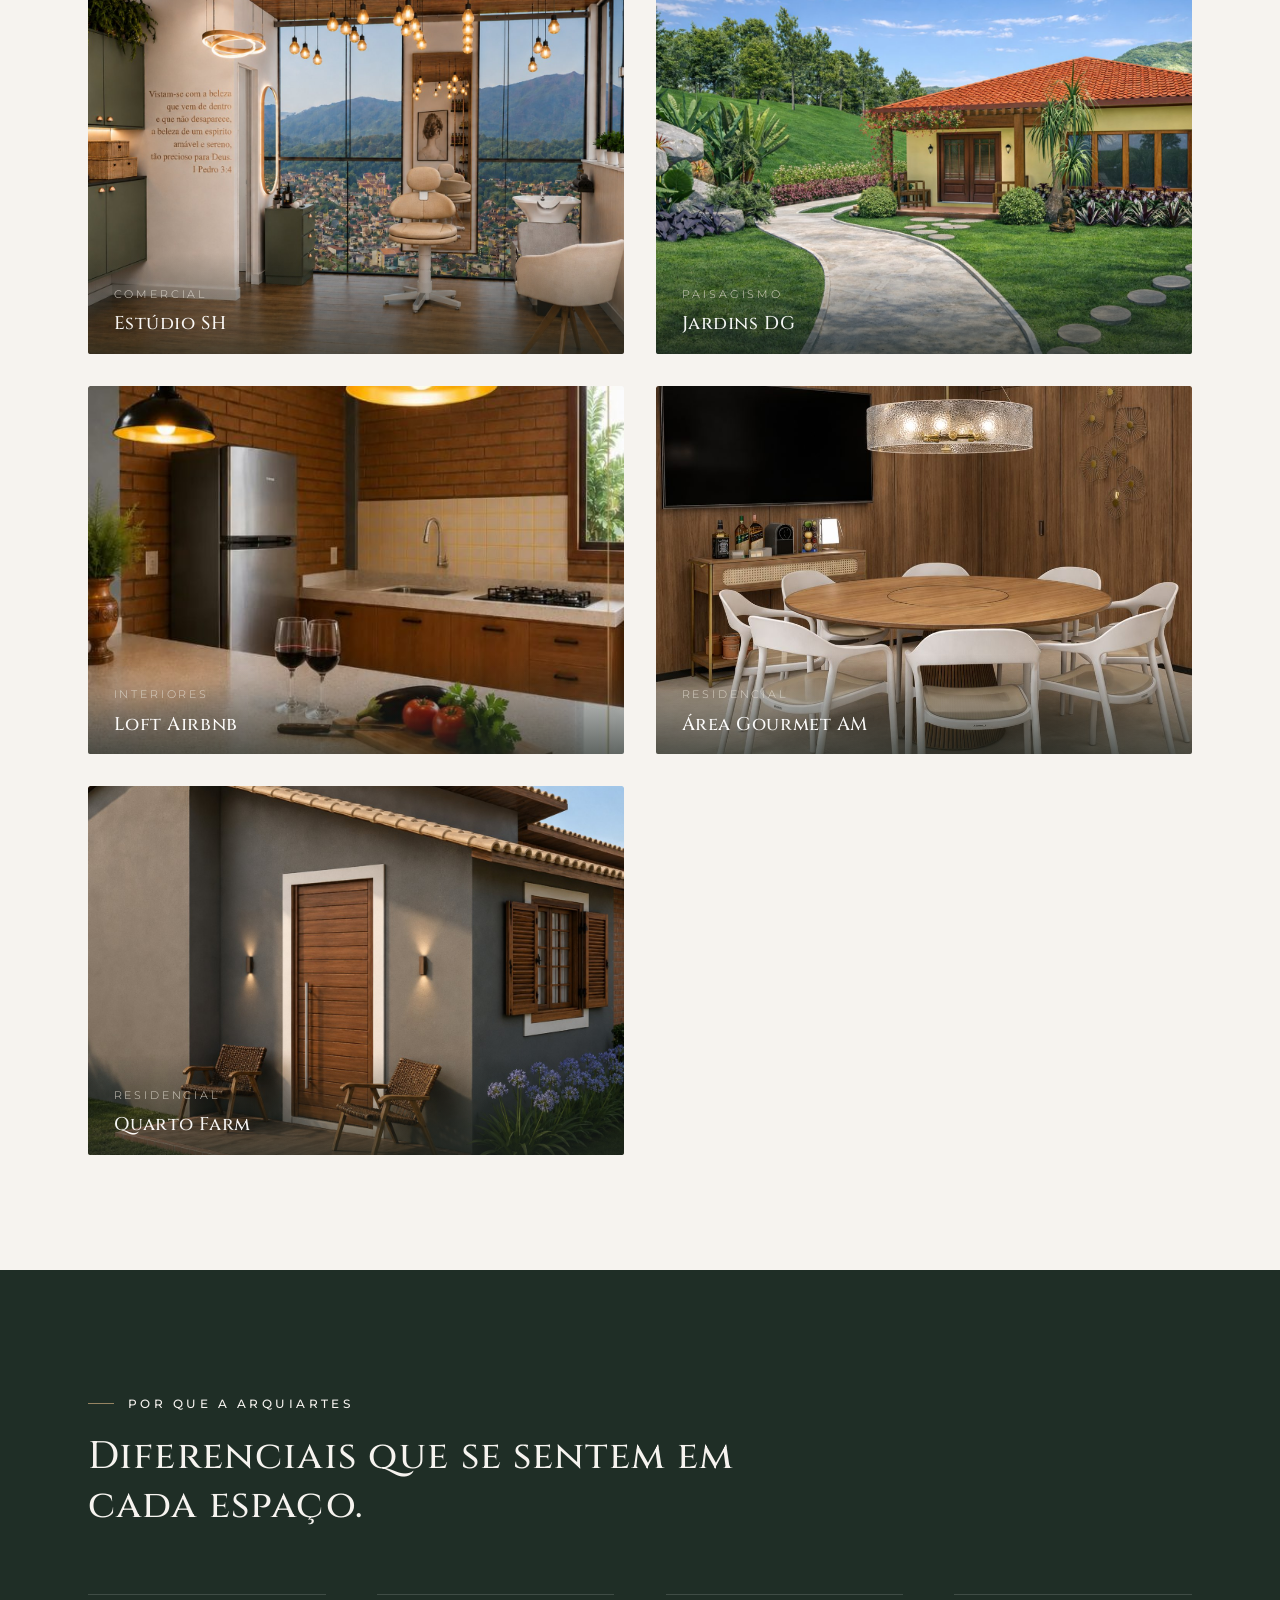
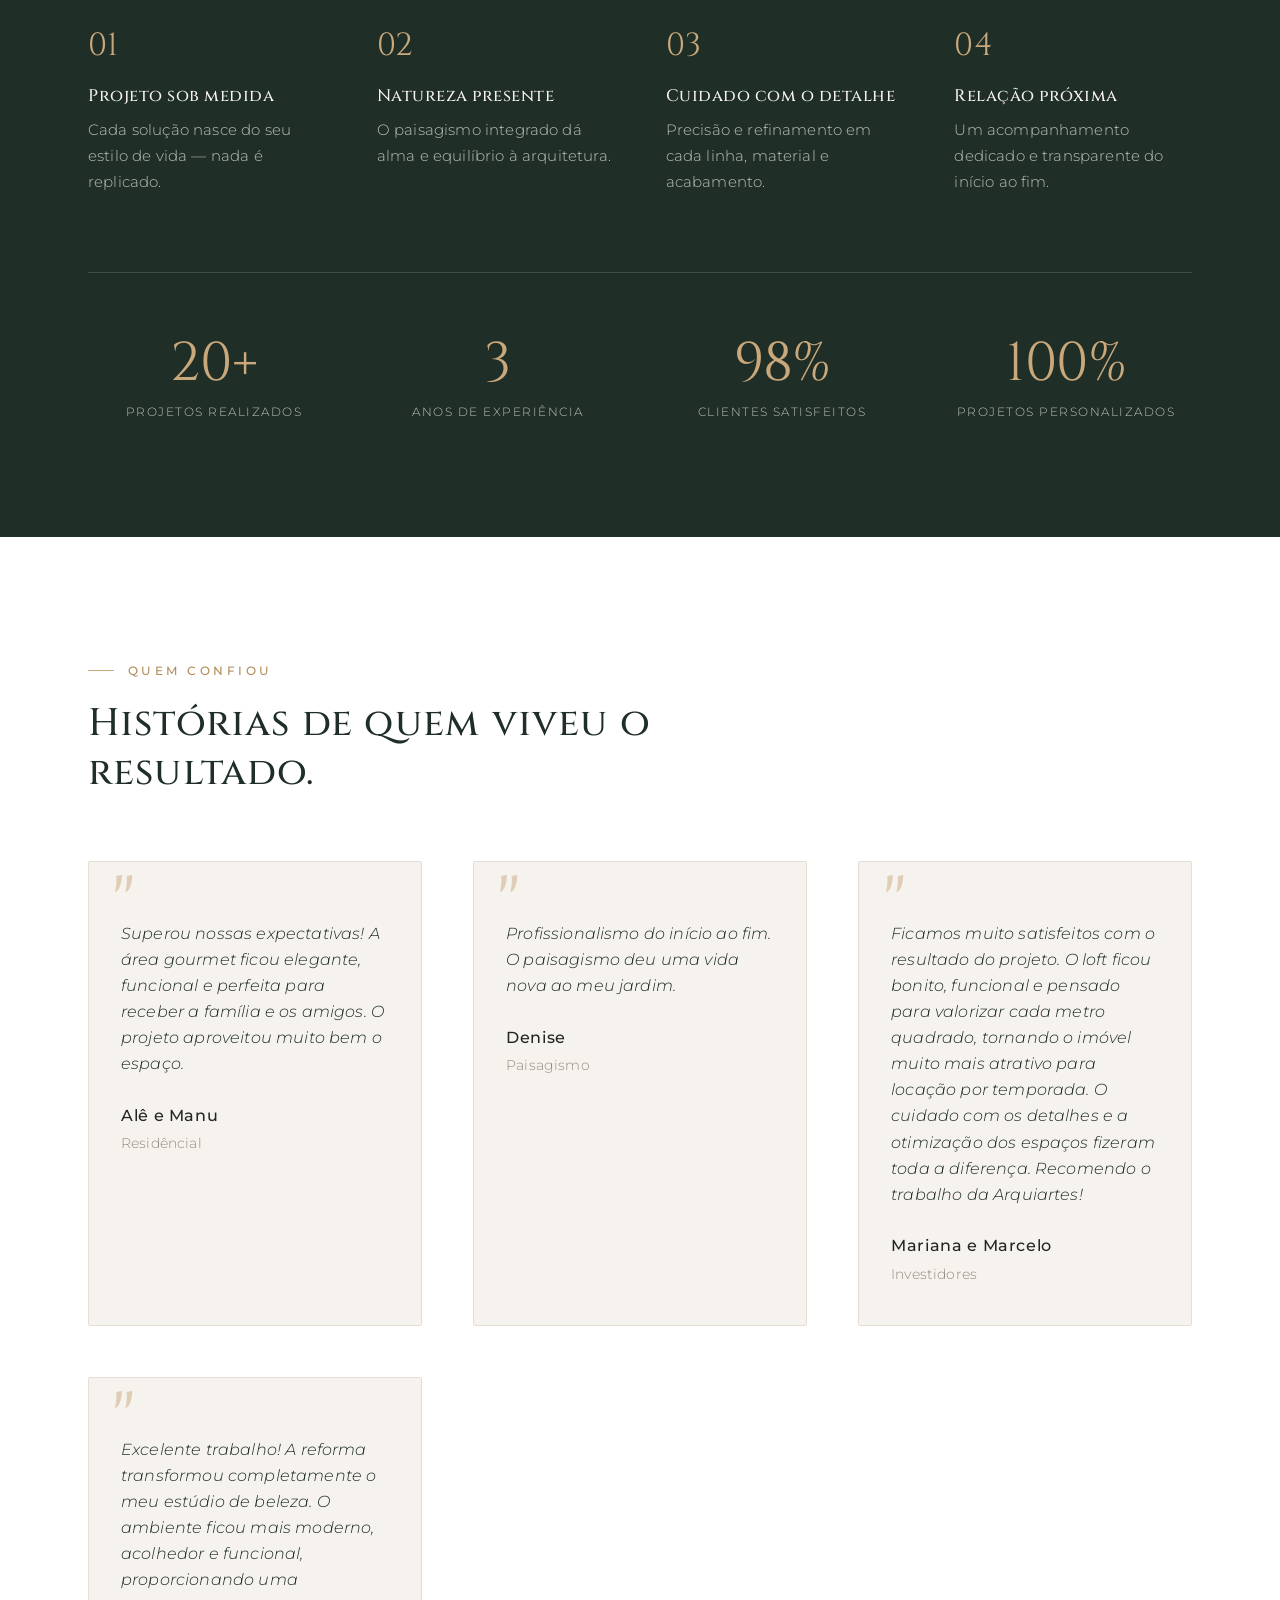
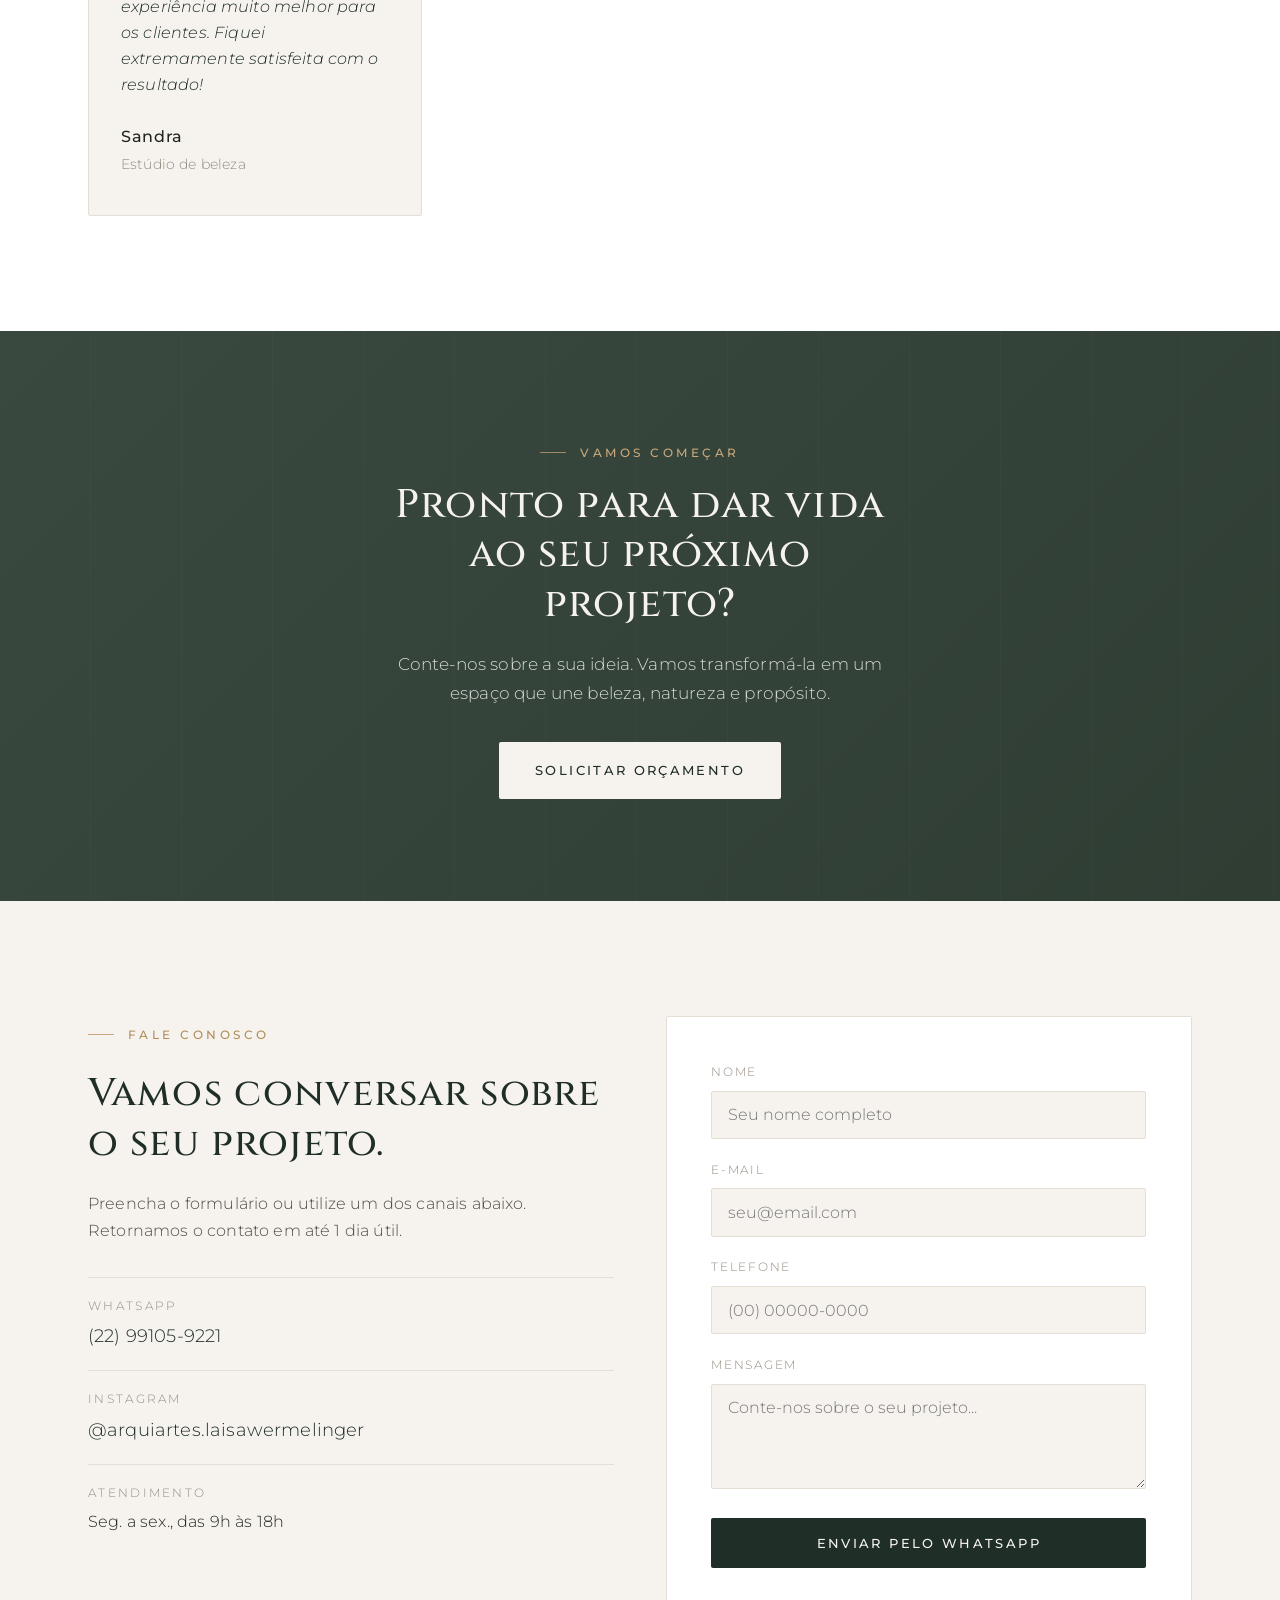
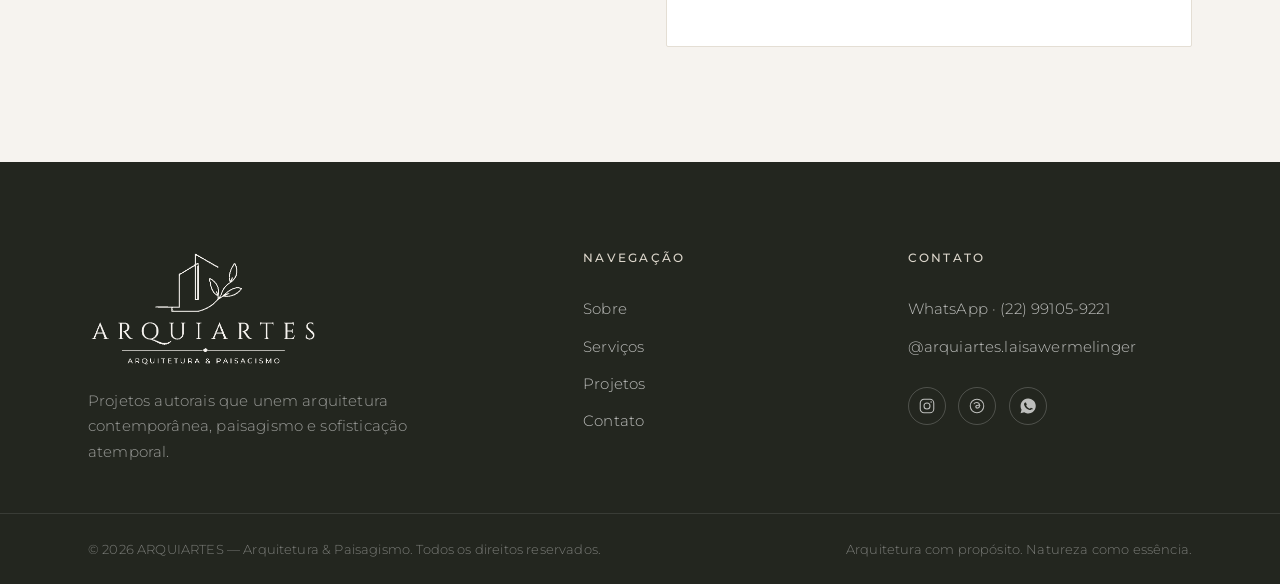
==== commit b660f1a9: "Logo original da cliente no cabecalho e rodape (transparente + versao clara) Co-Authored-By: Claude " ====
--- a/index.html
+++ b/index.html
@@ -24,12 +24,9 @@
   <!-- ====================== CABEÇALHO / NAVEGAÇÃO ====================== -->
   <header class="site-header" id="header">
     <div class="container header__inner">
-      <a href="#hero" class="brand" aria-label="ARQUIARTES — início">
-        <img src="assets/img/logo-mark.svg" alt="" class="brand__mark" aria-hidden="true" />
-        <span class="brand__words">
-          <span class="brand__name">ARQUIARTES</span>
-          <span class="brand__tagline">arquitetura &amp; paisagismo</span>
-        </span>
+      <a href="#hero" class="brand" aria-label="ARQUIARTES — Arquitetura e Paisagismo">
+        <img src="assets/img/logo-branca.png" alt="ARQUIARTES" class="brand__logo brand__logo--light" />
+        <img src="assets/img/logo.png" alt="ARQUIARTES" class="brand__logo brand__logo--dark" />
       </a>
 
       <nav class="nav" id="nav" aria-label="Navegação principal">
@@ -400,10 +397,7 @@
   <footer class="footer">
     <div class="container footer__inner">
       <div class="footer__brand">
-        <img src="assets/img/logo-mark.svg" alt="" class="footer__mark" aria-hidden="true" />
-        <span class="brand__name brand__name--light">ARQUIARTES</span>
-        <span class="brand__divider" aria-hidden="true"></span>
-        <span class="brand__tagline">arquitetura &amp; paisagismo</span>
+        <img src="assets/img/logo-branca.png" alt="ARQUIARTES — Arquitetura e Paisagismo" class="footer__logo" />
         <p class="footer__about" data-content="footer.sobre">Projetos autorais que unem arquitetura contemporânea, paisagismo e sofisticação atemporal.</p>
       </div>
 
--- a/css/styles.css
+++ b/css/styles.css
@@ -159,7 +159,12 @@
   justify-content: space-between;
 }
 
-.brand { display: flex; flex-direction: column; line-height: 1; }
+.brand { display: flex; align-items: center; line-height: 1; }
+.brand__logo { height: clamp(46px, 6vw, 56px); width: auto; display: block; transition: height 0.4s var(--ease); }
+.scrolled .brand__logo { height: clamp(40px, 5vw, 46px); }
+.brand__logo--dark { display: none; }
+.scrolled .brand__logo--light { display: none; }
+.scrolled .brand__logo--dark { display: block; }
 .brand__logo { height: 42px; width: auto; }
 .brand__name {
   font-family: var(--font-serif);
@@ -777,6 +782,7 @@
   gap: 2.5rem;
   padding-bottom: 3rem;
 }
+.footer__logo { width: 230px; max-width: 72%; height: auto; margin-bottom: 1.2rem; }
 .footer__mark { width: 64px; height: auto; margin-bottom: 1rem; opacity: 0.95; }
 .brand__divider { position: relative; display: block; width: 190px; max-width: 90%; height: 1px; background: var(--gold); margin: 0.75rem 0; }
 .brand__divider::after { content: ''; position: absolute; left: 50%; top: 50%; width: 5px; height: 5px; border-radius: 50%; background: var(--gold); transform: translate(-50%, -50%); }
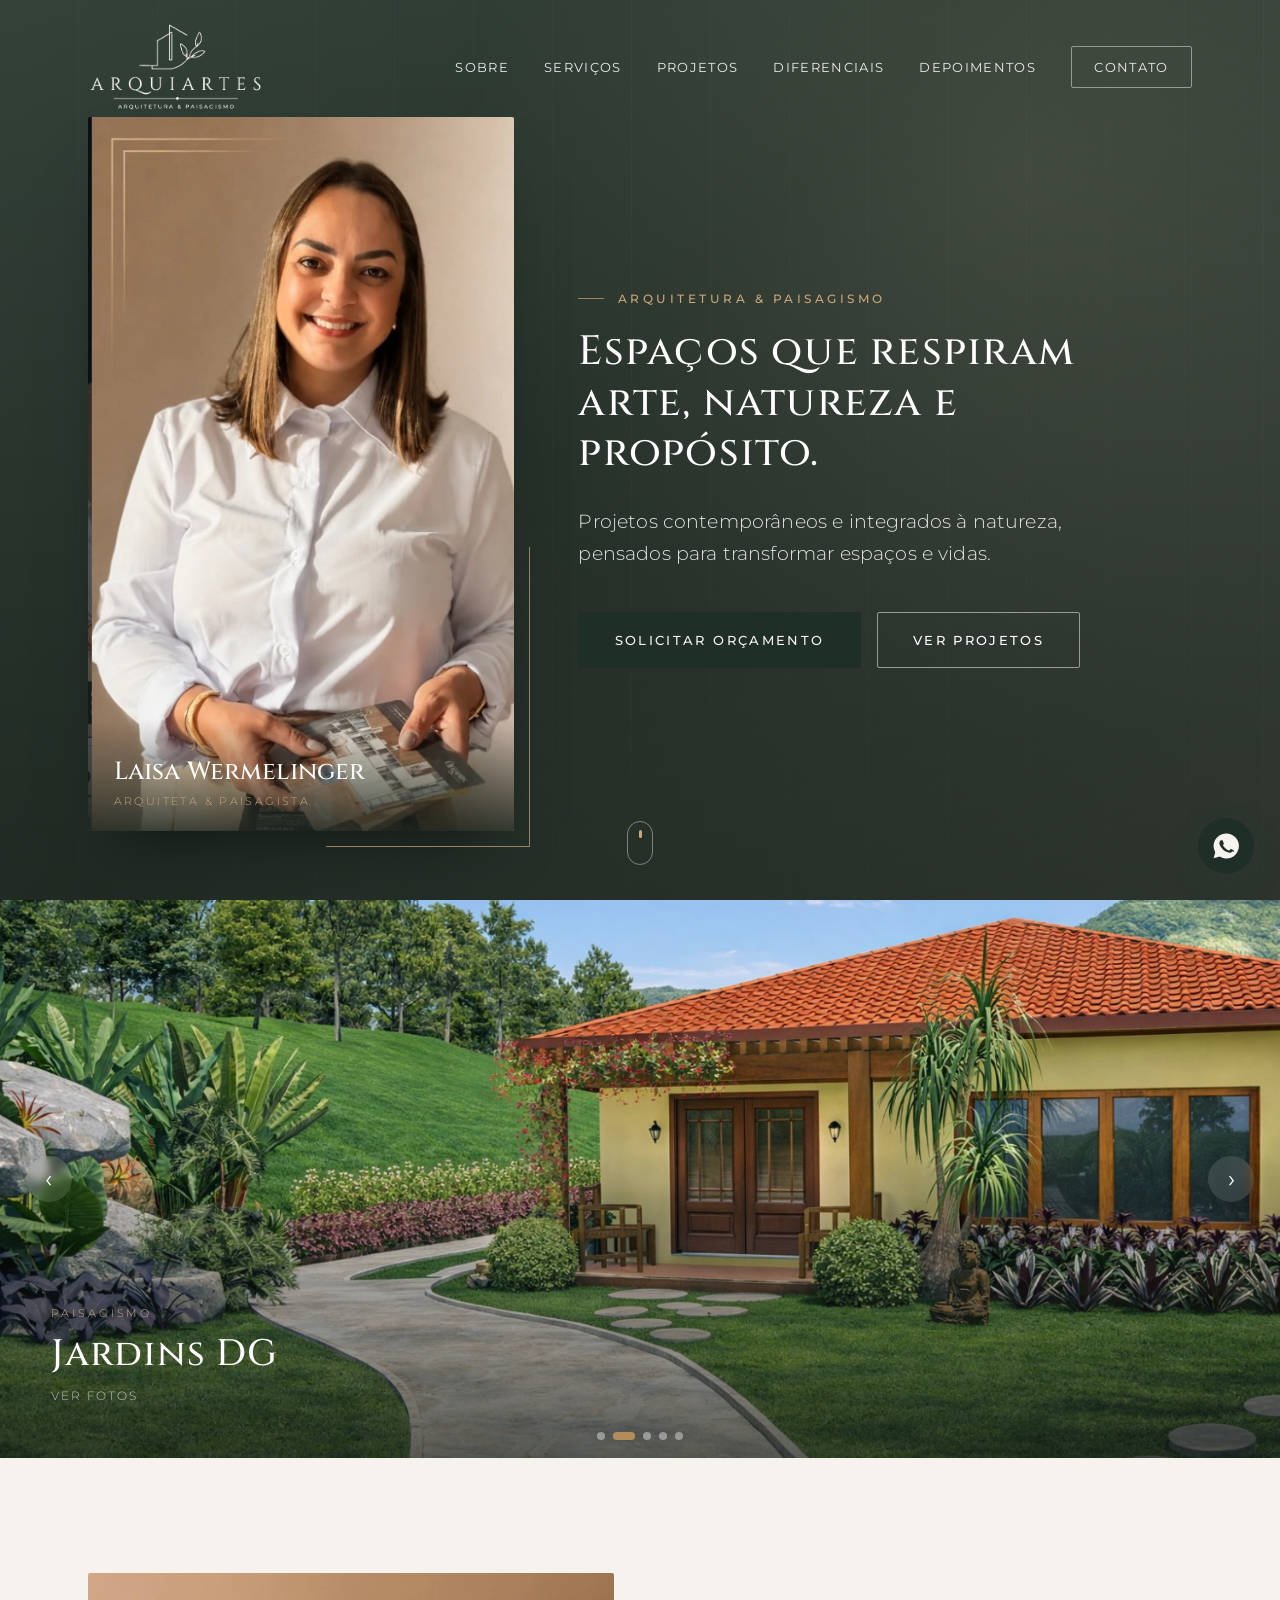
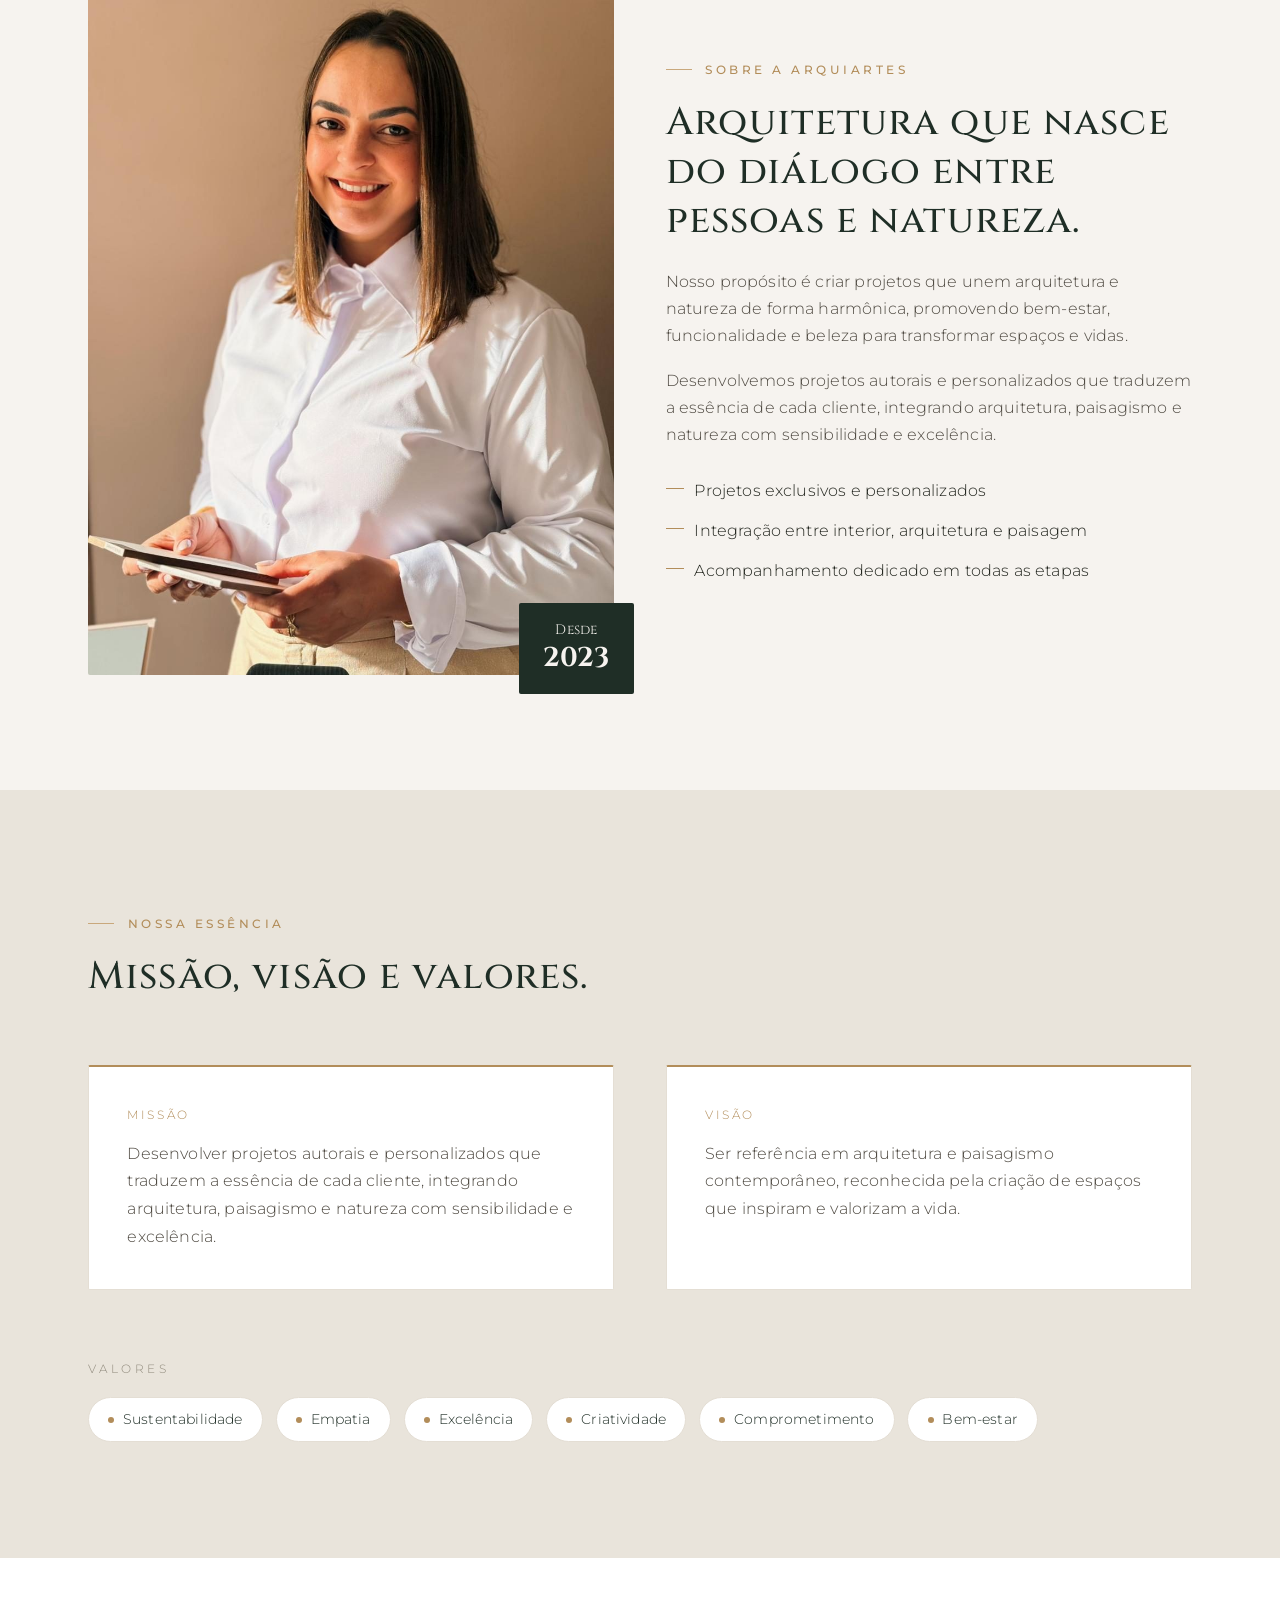
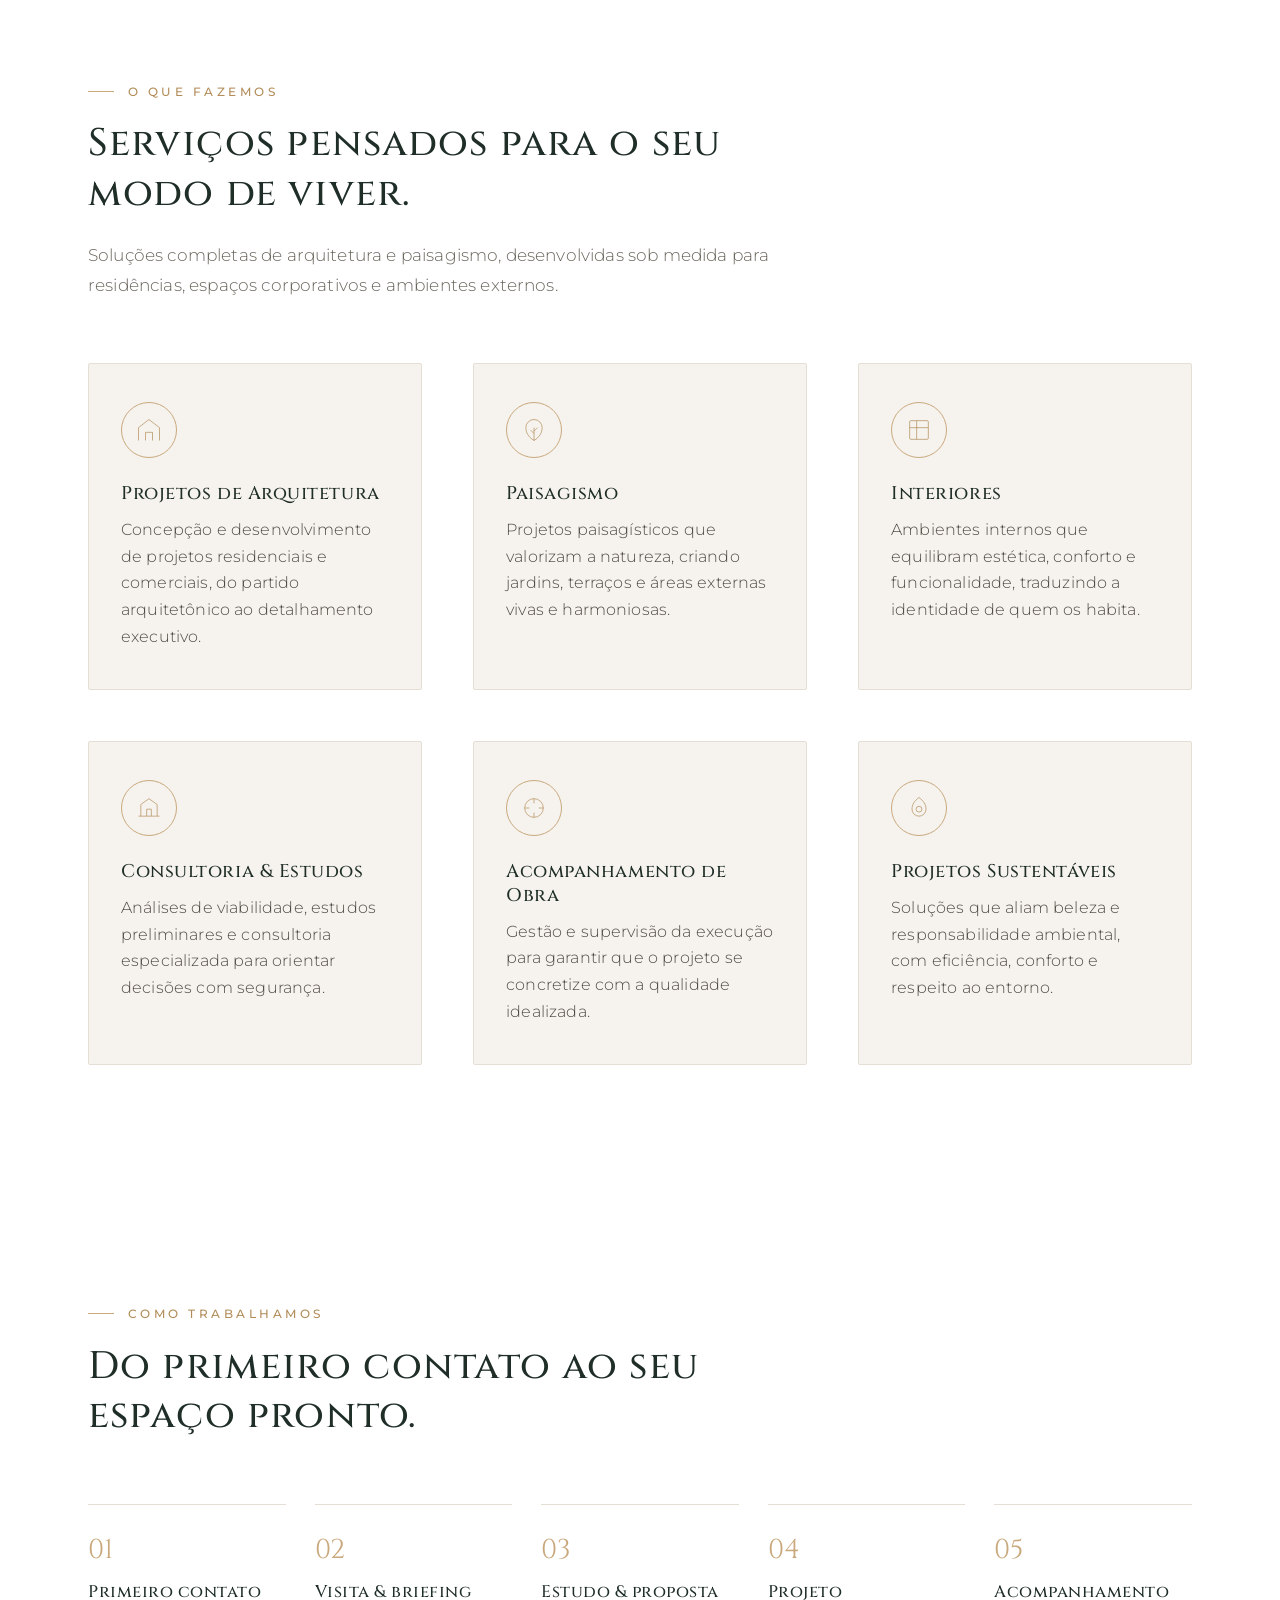
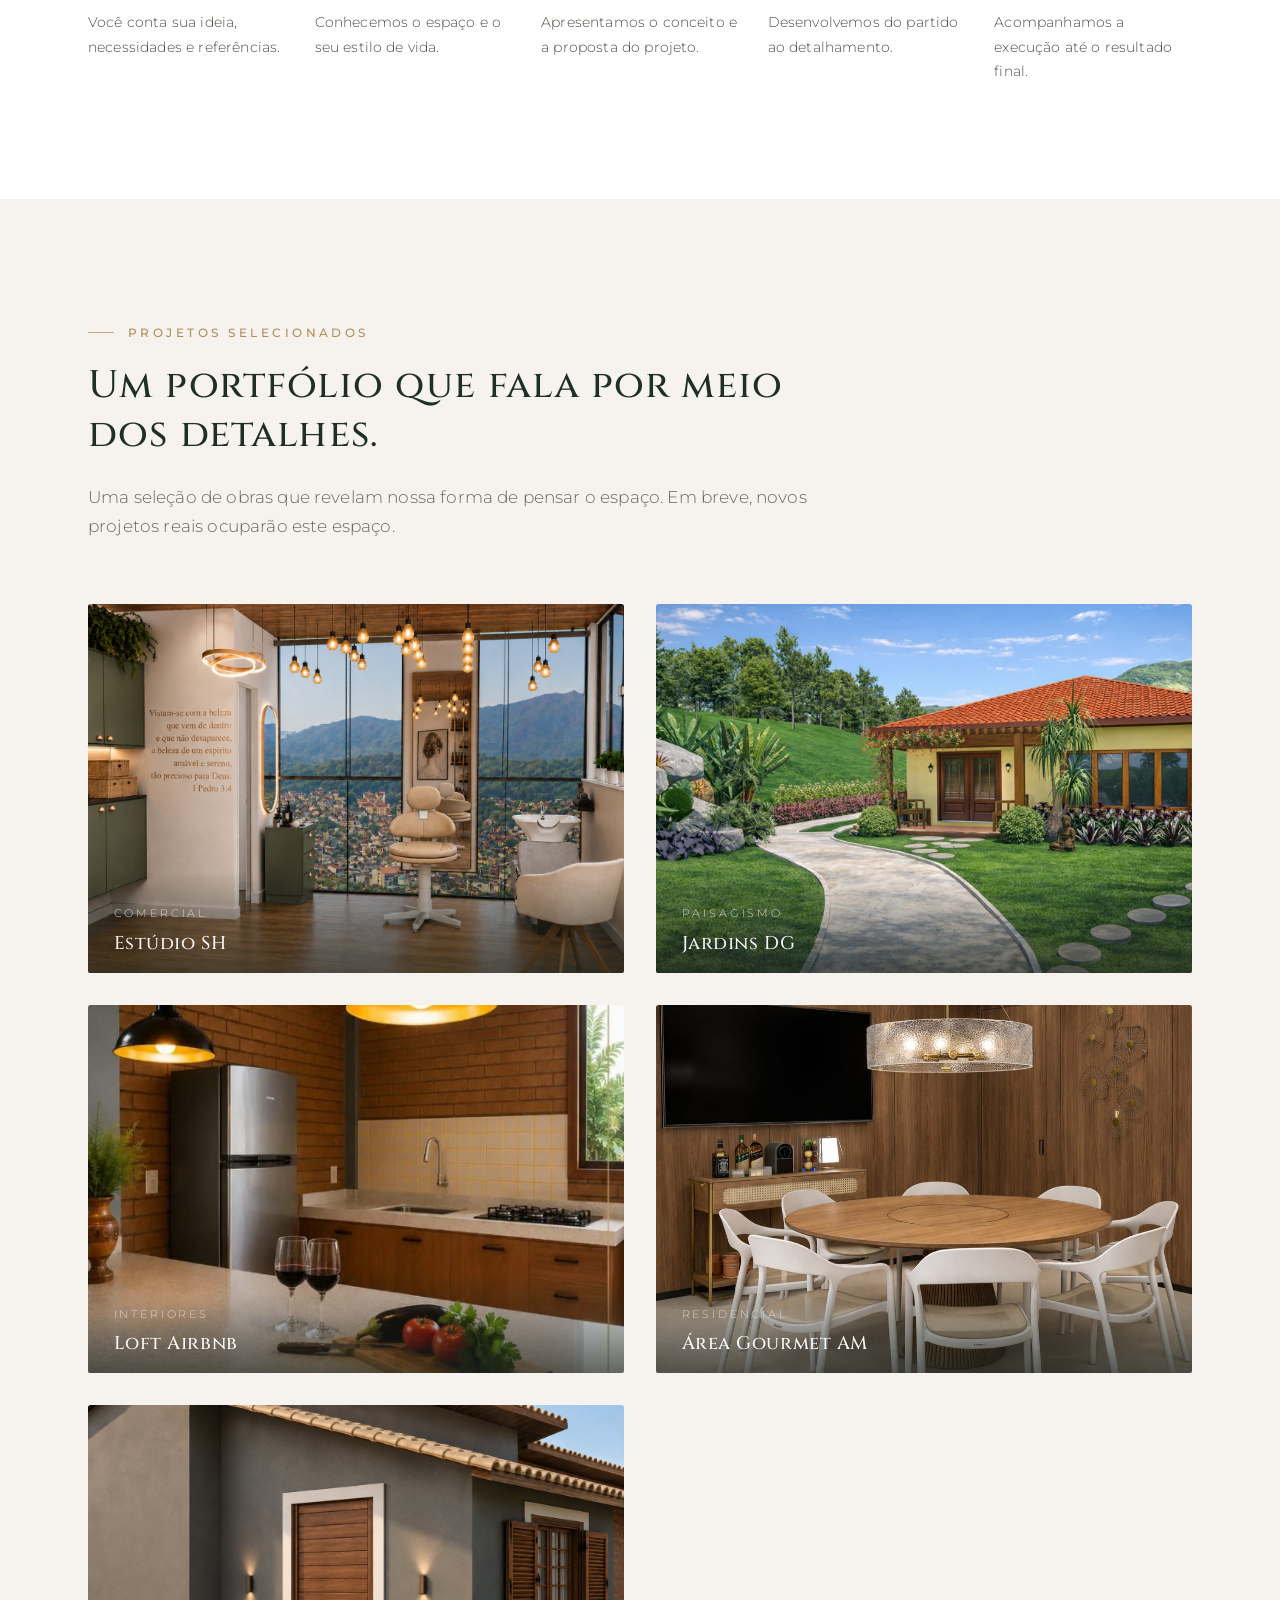
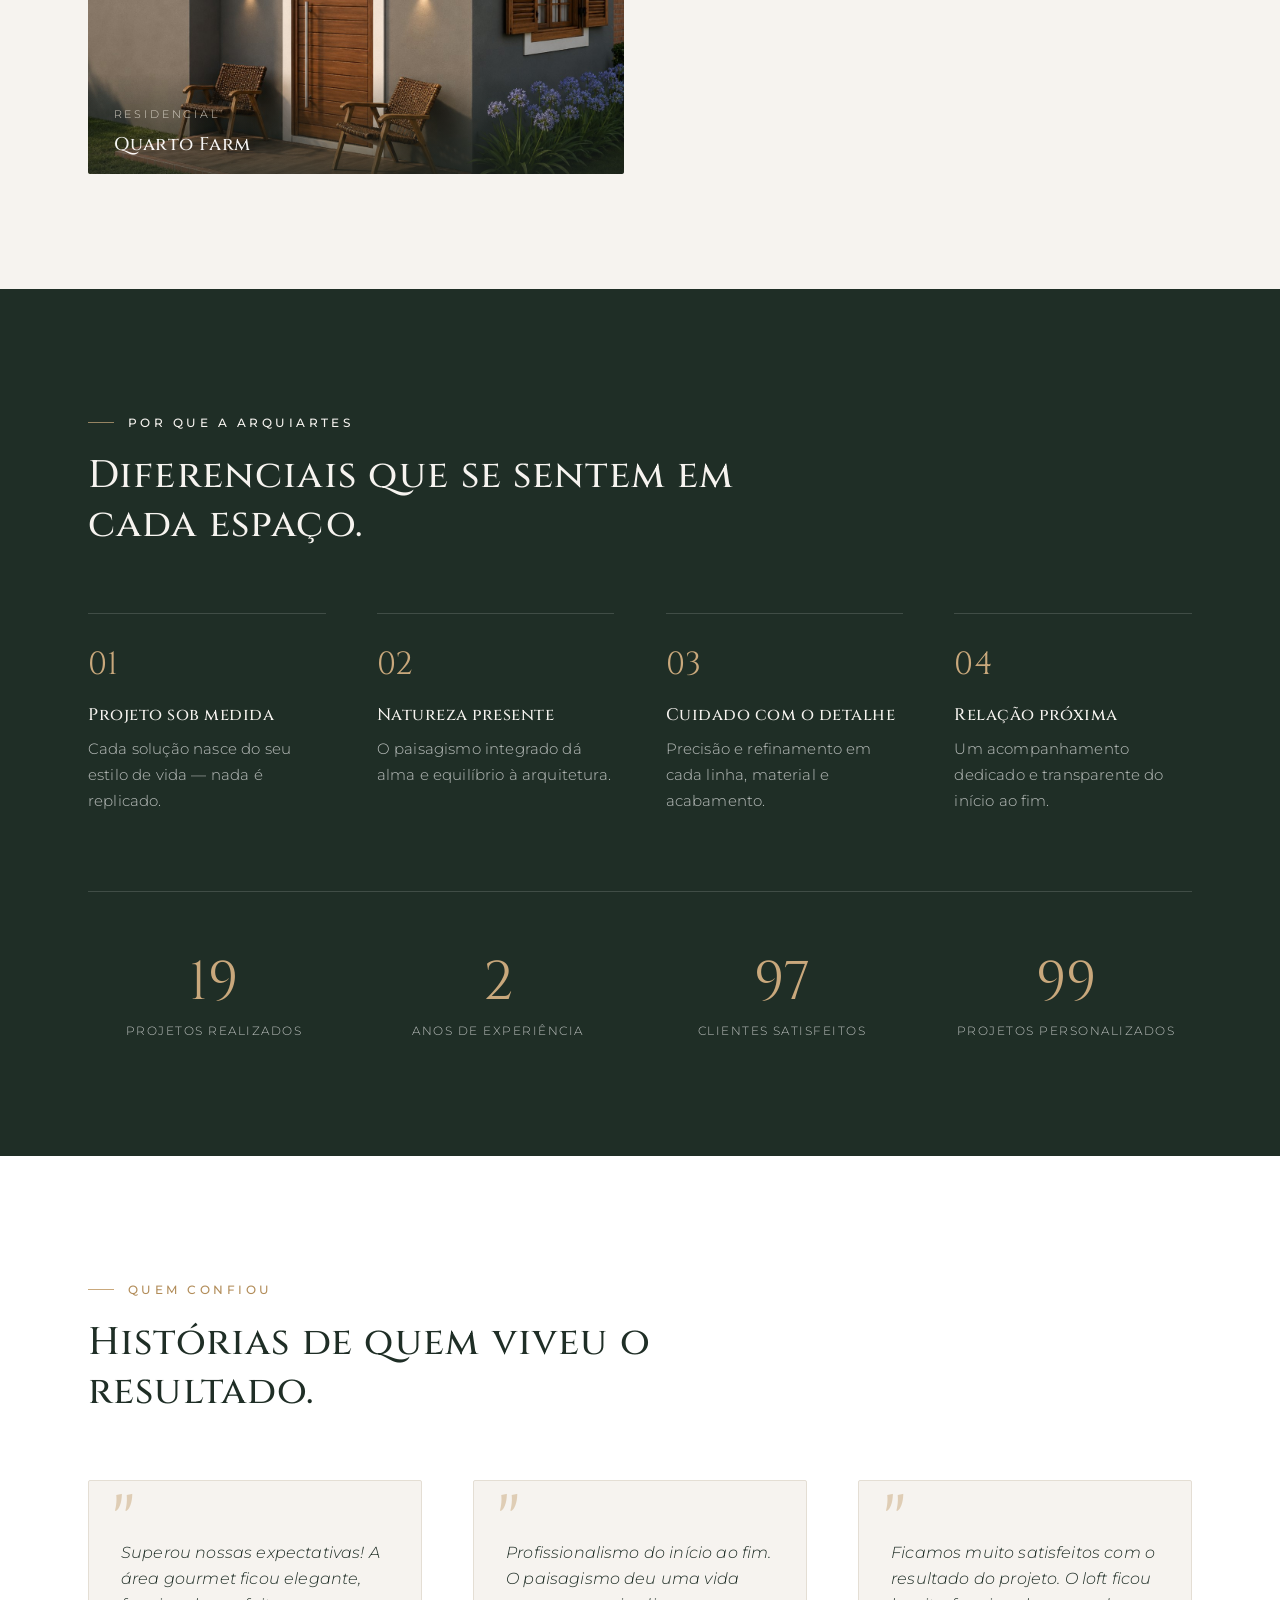
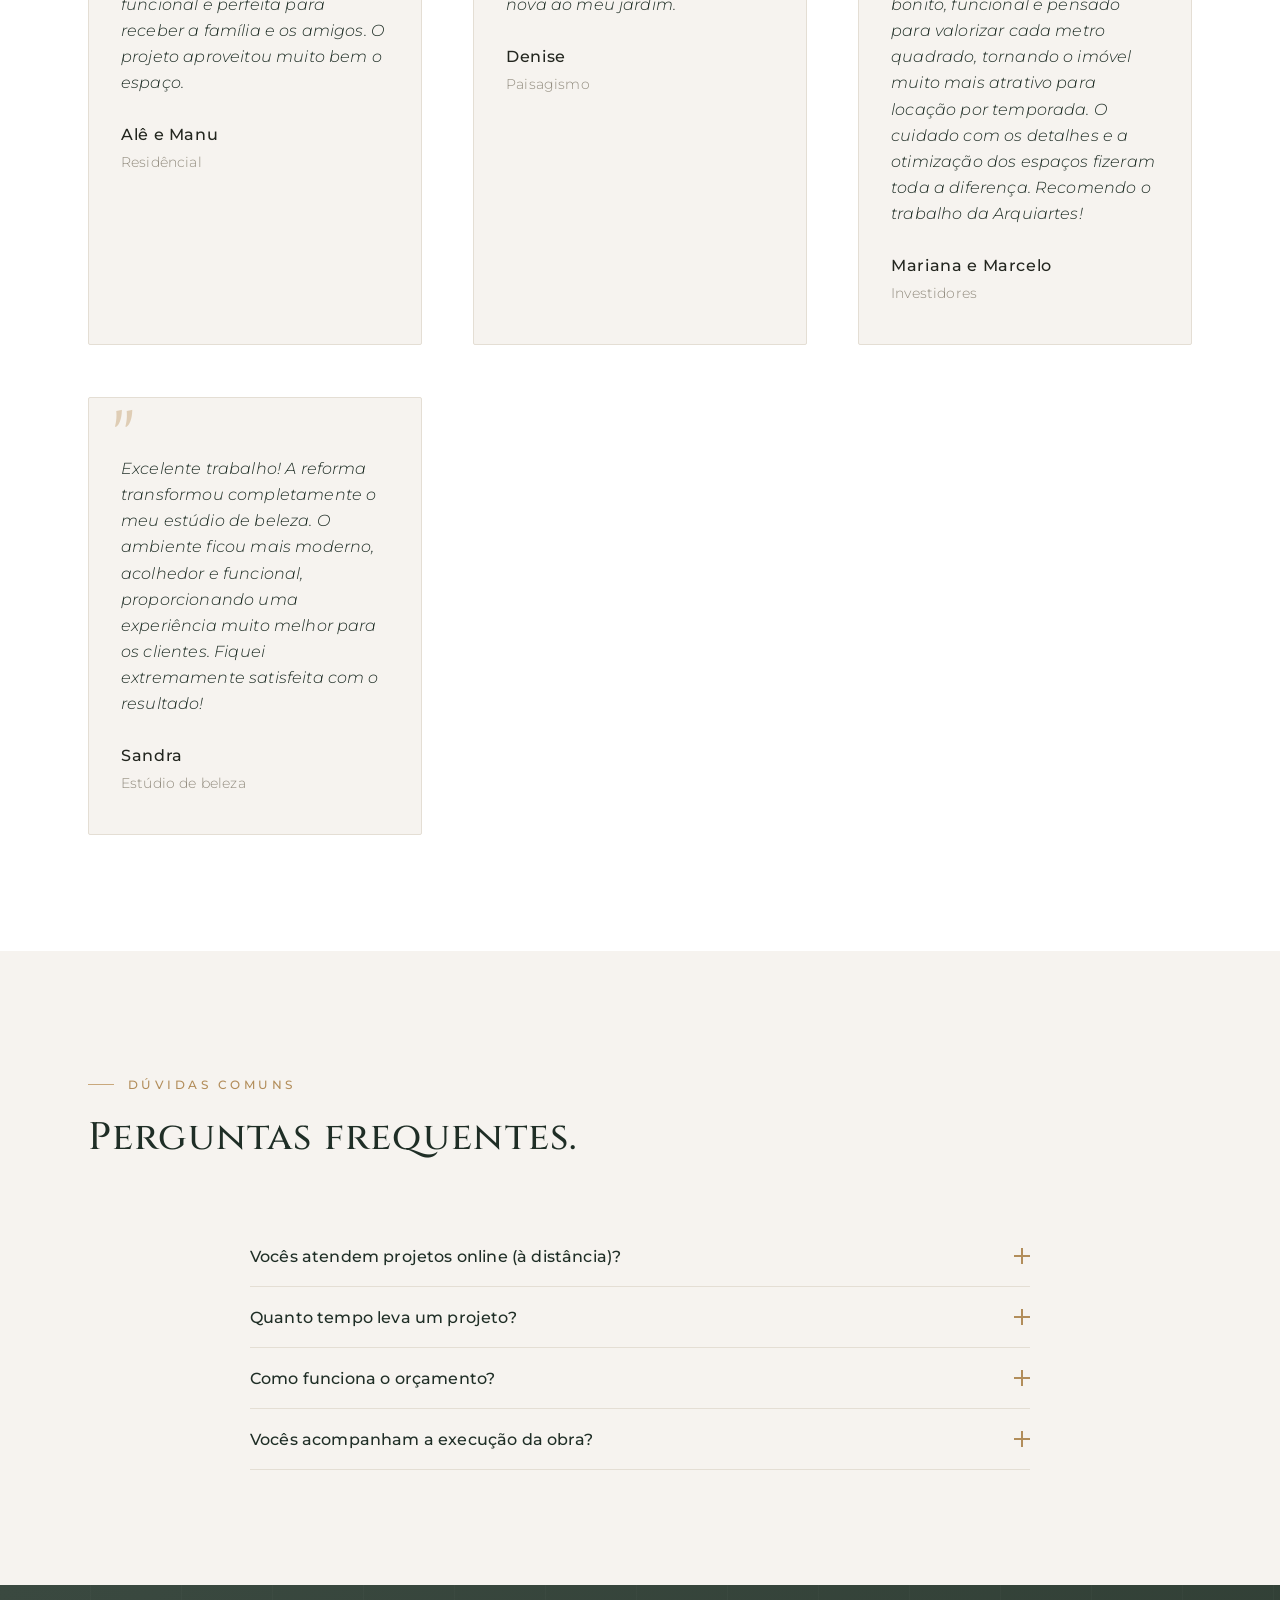
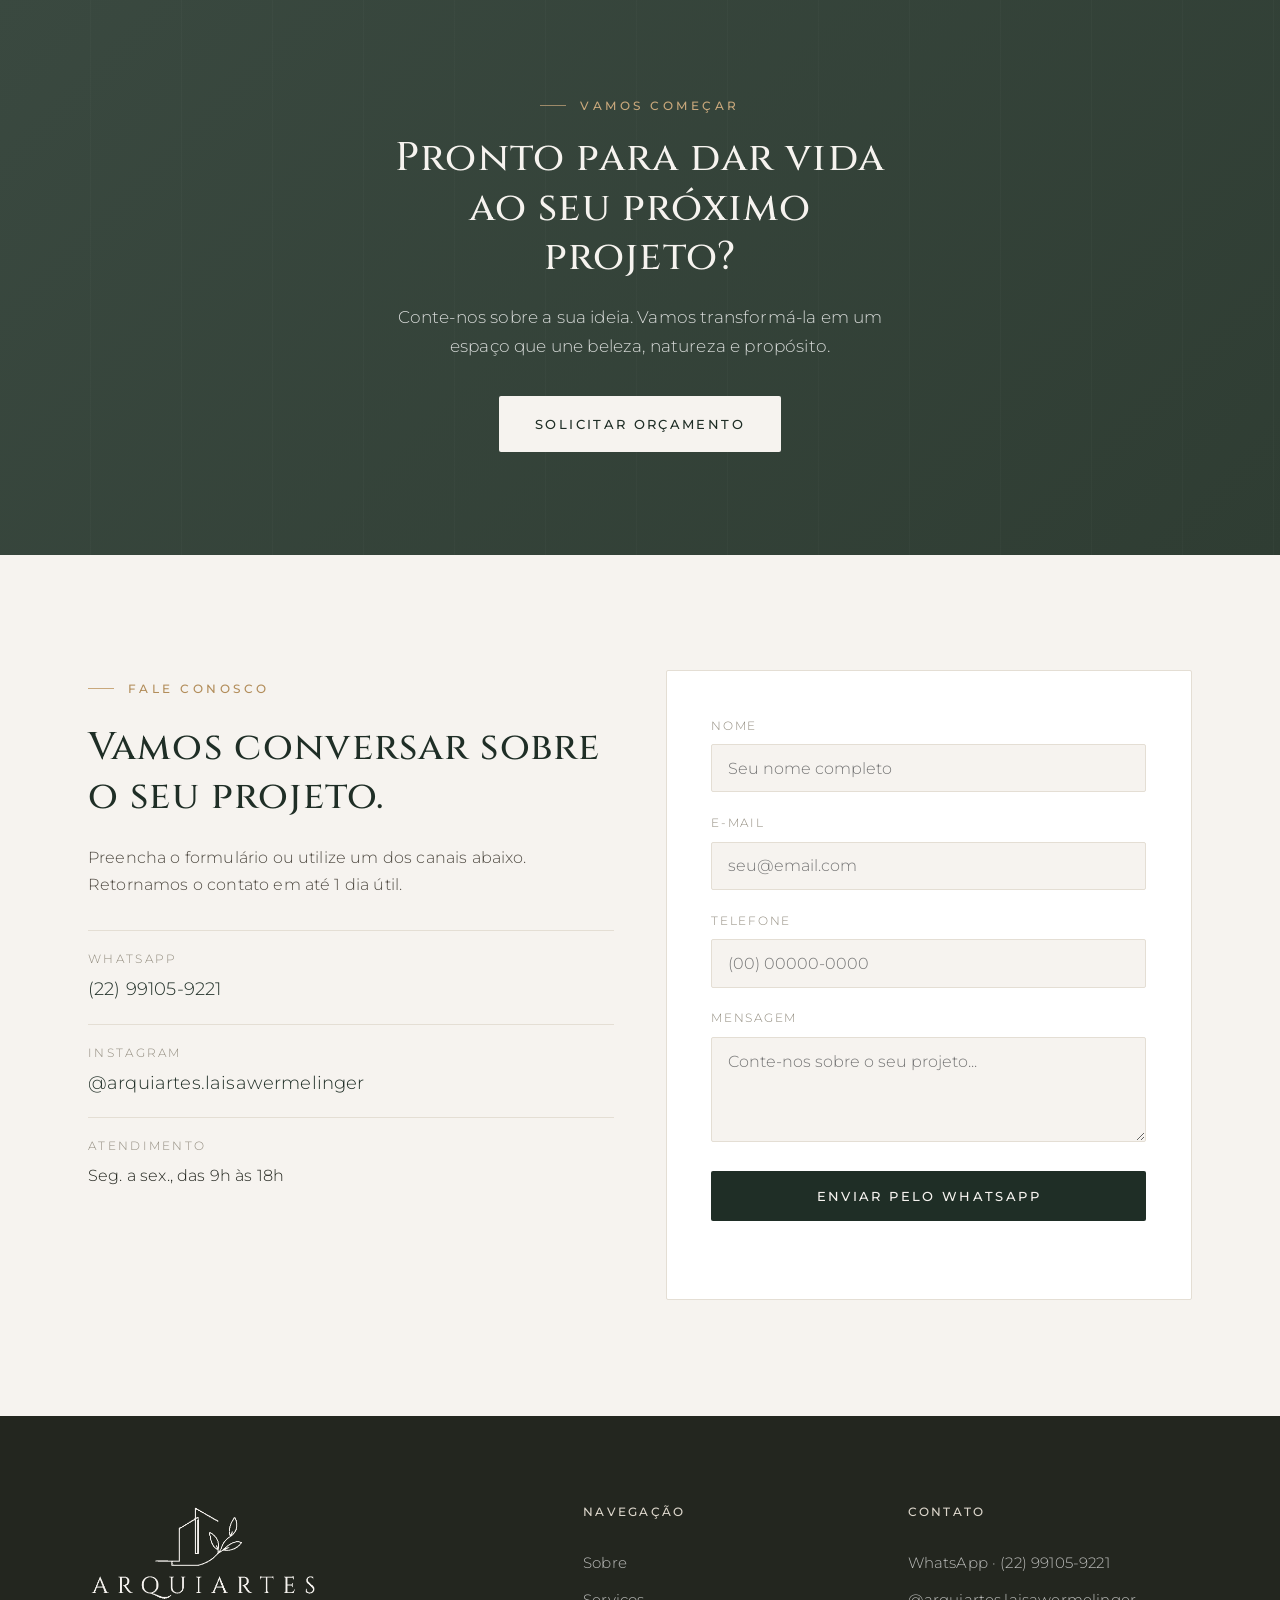
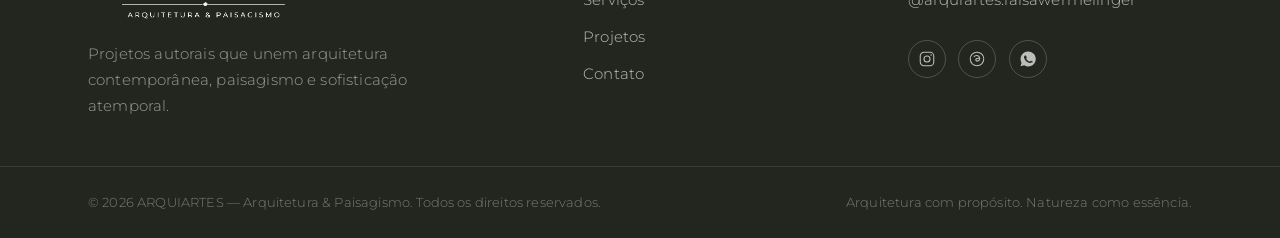
==== commit c740b195: "Impacto ao cliente: prévia de compartilhamento (og:image) + favicon, secao 'Como funciona' e FAQ - o" ====
--- a/index.html
+++ b/index.html
@@ -5,12 +5,26 @@
   <meta name="viewport" content="width=device-width, initial-scale=1.0" />
   <title>ARQUIARTES — Arquitetura & Paisagismo</title>
   <meta name="description" content="ARQUIARTES — escritório de arquitetura e paisagismo. Projetos personalizados que unem natureza, sofisticação e arquitetura contemporânea." />
-  <meta name="theme-color" content="#2f3d33" />
-
-  <!-- Open Graph -->
+  <meta name="theme-color" content="#1F2E26" />
+
+  <!-- Ícones (aba do navegador / celular) -->
+  <link rel="icon" type="image/svg+xml" href="assets/img/favicon.svg" />
+  <link rel="icon" type="image/png" href="assets/img/icon-512.png" />
+  <link rel="apple-touch-icon" href="assets/img/icon-512.png" />
+
+  <!-- Open Graph (prévia ao compartilhar) -->
   <meta property="og:title" content="ARQUIARTES — Arquitetura & Paisagismo" />
-  <meta property="og:description" content="Projetos personalizados que unem natureza, sofisticação e arquitetura contemporânea." />
+  <meta property="og:description" content="Projetos contemporâneos e integrados à natureza, pensados para transformar espaços e vidas." />
   <meta property="og:type" content="website" />
+  <meta property="og:url" content="https://arquiartes.net.br/" />
+  <meta property="og:image" content="https://arquiartes.net.br/assets/img/og.png" />
+  <meta property="og:image:width" content="1200" />
+  <meta property="og:image:height" content="630" />
+  <meta property="og:locale" content="pt_BR" />
+  <meta name="twitter:card" content="summary_large_image" />
+  <meta name="twitter:title" content="ARQUIARTES — Arquitetura & Paisagismo" />
+  <meta name="twitter:description" content="Projetos contemporâneos e integrados à natureza, pensados para transformar espaços e vidas." />
+  <meta name="twitter:image" content="https://arquiartes.net.br/assets/img/og.png" />
 
   <!-- Fontes -->
   <link rel="preconnect" href="https://fonts.googleapis.com" />
@@ -219,6 +233,23 @@
       </div>
     </section>
 
+    <!-- ====================== COMO FUNCIONA ====================== -->
+    <section class="section como" id="como">
+      <div class="container">
+        <div class="section__head reveal">
+          <p class="eyebrow" data-content="comofunciona.eyebrow">Como trabalhamos</p>
+          <h2 class="section__title" data-content="comofunciona.title">Do primeiro contato ao seu espaço pronto.</h2>
+        </div>
+        <div class="como__grid" id="comoGrid">
+          <div class="como__step reveal"><span class="como__num">01</span><h3 class="como__title">Primeiro contato</h3><p>Você conta sua ideia, necessidades e referências.</p></div>
+          <div class="como__step reveal"><span class="como__num">02</span><h3 class="como__title">Visita &amp; briefing</h3><p>Conhecemos o espaço e o seu estilo de vida.</p></div>
+          <div class="como__step reveal"><span class="como__num">03</span><h3 class="como__title">Estudo &amp; proposta</h3><p>Apresentamos o conceito e a proposta do projeto.</p></div>
+          <div class="como__step reveal"><span class="como__num">04</span><h3 class="como__title">Projeto</h3><p>Desenvolvemos do partido ao detalhamento.</p></div>
+          <div class="como__step reveal"><span class="como__num">05</span><h3 class="como__title">Acompanhamento</h3><p>Acompanhamos a execução até o resultado final.</p></div>
+        </div>
+      </div>
+    </section>
+
     <!-- ====================== PORTFÓLIO ====================== -->
     <section class="section portfolio" id="portfolio">
       <div class="container">
@@ -328,6 +359,34 @@
             <p data-content="depoimentos.itens.2.texto">Sensibilidade, bom gosto e técnica. Cada detalhe foi pensado com um cuidado que se sente todos os dias.</p>
             <footer><strong data-content="depoimentos.itens.2.nome">Eduardo Lima</strong><span data-content="depoimentos.itens.2.papel">Cliente residencial</span></footer>
           </blockquote>
+        </div>
+      </div>
+    </section>
+
+    <!-- ====================== FAQ ====================== -->
+    <section class="section faq" id="faq">
+      <div class="container">
+        <div class="section__head reveal">
+          <p class="eyebrow" data-content="faq.eyebrow">Dúvidas comuns</p>
+          <h2 class="section__title" data-content="faq.title">Perguntas frequentes.</h2>
+        </div>
+        <div class="faq__list" id="faqList">
+          <div class="faq__item">
+            <button class="faq__q" type="button">Vocês atendem projetos online (à distância)?<span class="faq__ic" aria-hidden="true"></span></button>
+            <div class="faq__a"><p>Sim! Além do atendimento presencial na região, desenvolvemos projetos online para todo o Brasil.</p></div>
+          </div>
+          <div class="faq__item">
+            <button class="faq__q" type="button">Quanto tempo leva um projeto?<span class="faq__ic" aria-hidden="true"></span></button>
+            <div class="faq__a"><p>Depende do escopo e do tamanho do espaço. Na proposta você recebe um cronograma claro de cada etapa.</p></div>
+          </div>
+          <div class="faq__item">
+            <button class="faq__q" type="button">Como funciona o orçamento?<span class="faq__ic" aria-hidden="true"></span></button>
+            <div class="faq__a"><p>O primeiro contato é sem compromisso. Depois de entender o seu projeto, enviamos uma proposta personalizada.</p></div>
+          </div>
+          <div class="faq__item">
+            <button class="faq__q" type="button">Vocês acompanham a execução da obra?<span class="faq__ic" aria-hidden="true"></span></button>
+            <div class="faq__a"><p>Sim, oferecemos acompanhamento para garantir que o resultado saia fiel ao projeto.</p></div>
+          </div>
         </div>
       </div>
     </section>
--- a/css/styles.css
+++ b/css/styles.css
@@ -160,12 +160,11 @@
 }
 
 .brand { display: flex; align-items: center; line-height: 1; }
-.brand__logo { height: clamp(46px, 6vw, 56px); width: auto; display: block; transition: height 0.4s var(--ease); }
-.scrolled .brand__logo { height: clamp(40px, 5vw, 46px); }
+.brand__logo { height: clamp(74px, 9.6vw, 90px); width: auto; display: block; transition: height 0.4s var(--ease); }
+.scrolled .brand__logo { height: clamp(59px, 7.2vw, 70px); }
 .brand__logo--dark { display: none; }
 .scrolled .brand__logo--light { display: none; }
 .scrolled .brand__logo--dark { display: block; }
-.brand__logo { height: 42px; width: auto; }
 .brand__name {
   font-family: var(--font-serif);
   font-size: 1.5rem;
@@ -481,6 +480,36 @@
   background: var(--gold);
   flex-shrink: 0;
 }
+
+/* ============================================================
+   COMO FUNCIONA (etapas)
+   ============================================================ */
+.como { background: var(--white); }
+.como__grid { display: grid; grid-template-columns: repeat(auto-fit, minmax(150px, 1fr)); gap: clamp(1rem, 2.5vw, 1.8rem); }
+.como__step { padding-top: 1.4rem; border-top: 1px solid var(--gray-line); }
+.como__num { font-family: var(--font-serif); font-size: 1.7rem; color: var(--gold-soft); display: block; margin-bottom: 0.5rem; }
+.como__title { font-size: 1.05rem; margin-bottom: 0.45rem; }
+.como__step p { font-size: 0.9rem; }
+
+/* ============================================================
+   FAQ (accordion)
+   ============================================================ */
+.faq__list { max-width: 780px; margin-inline: auto; }
+.faq__item { border-bottom: 1px solid var(--gray-line); }
+.faq__q {
+  width: 100%; text-align: left; cursor: pointer; background: none; border: none;
+  display: flex; justify-content: space-between; align-items: center; gap: 1.2rem;
+  padding: 1.25rem 0; font-family: var(--font-sans); font-weight: 500; font-size: 1.02rem;
+  color: var(--green-deep); letter-spacing: 0.01em;
+}
+.faq__ic { position: relative; width: 16px; height: 16px; flex-shrink: 0; }
+.faq__ic::before, .faq__ic::after { content: ''; position: absolute; background: var(--gold); transition: opacity 0.3s var(--ease), transform 0.3s var(--ease); }
+.faq__ic::before { left: 0; top: 7px; width: 16px; height: 2px; }
+.faq__ic::after { left: 7px; top: 0; width: 2px; height: 16px; }
+.faq__item.open .faq__ic::after { opacity: 0; transform: rotate(90deg); }
+.faq__a { max-height: 0; overflow: hidden; transition: max-height 0.4s var(--ease); }
+.faq__item.open .faq__a { max-height: 400px; }
+.faq__a p { padding: 0 0 1.3rem; color: #6a655c; font-size: 0.96rem; line-height: 1.65; max-width: 680px; }
 
 /* ============================================================
    SERVIÇOS
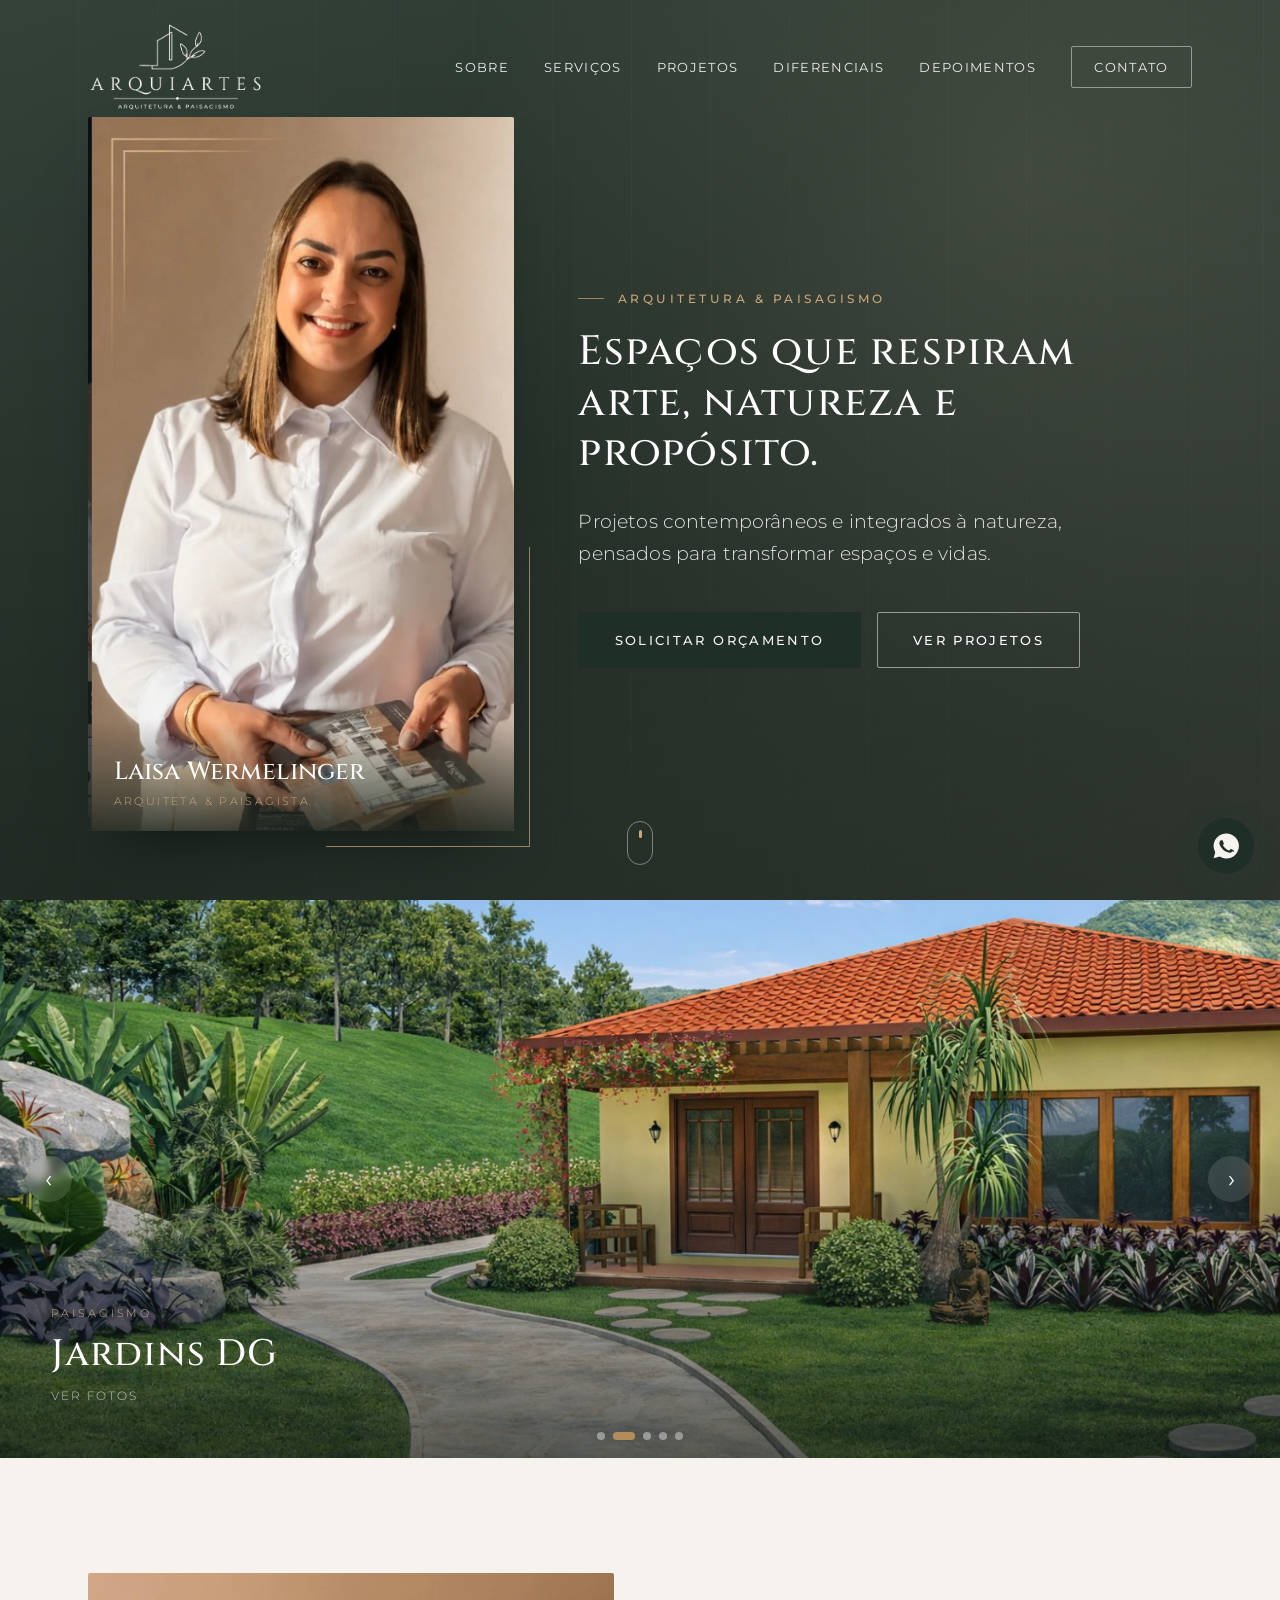
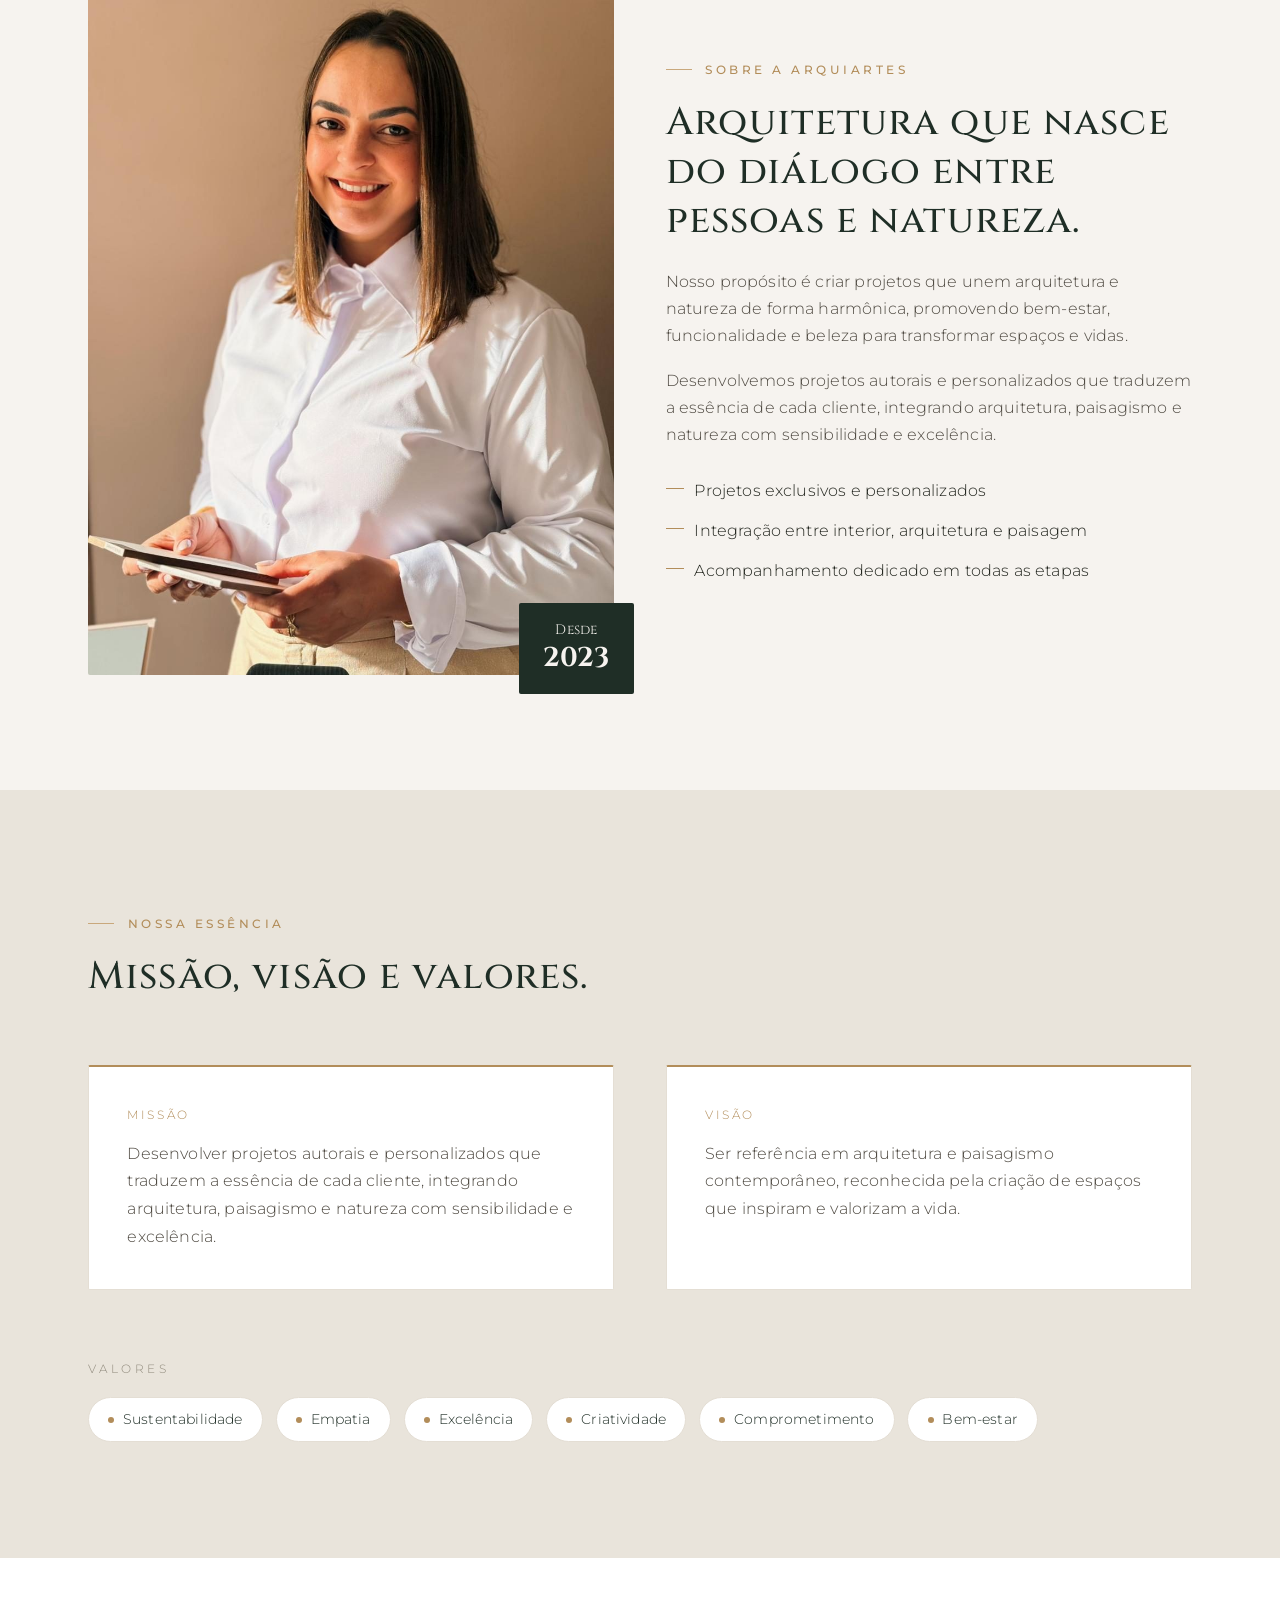
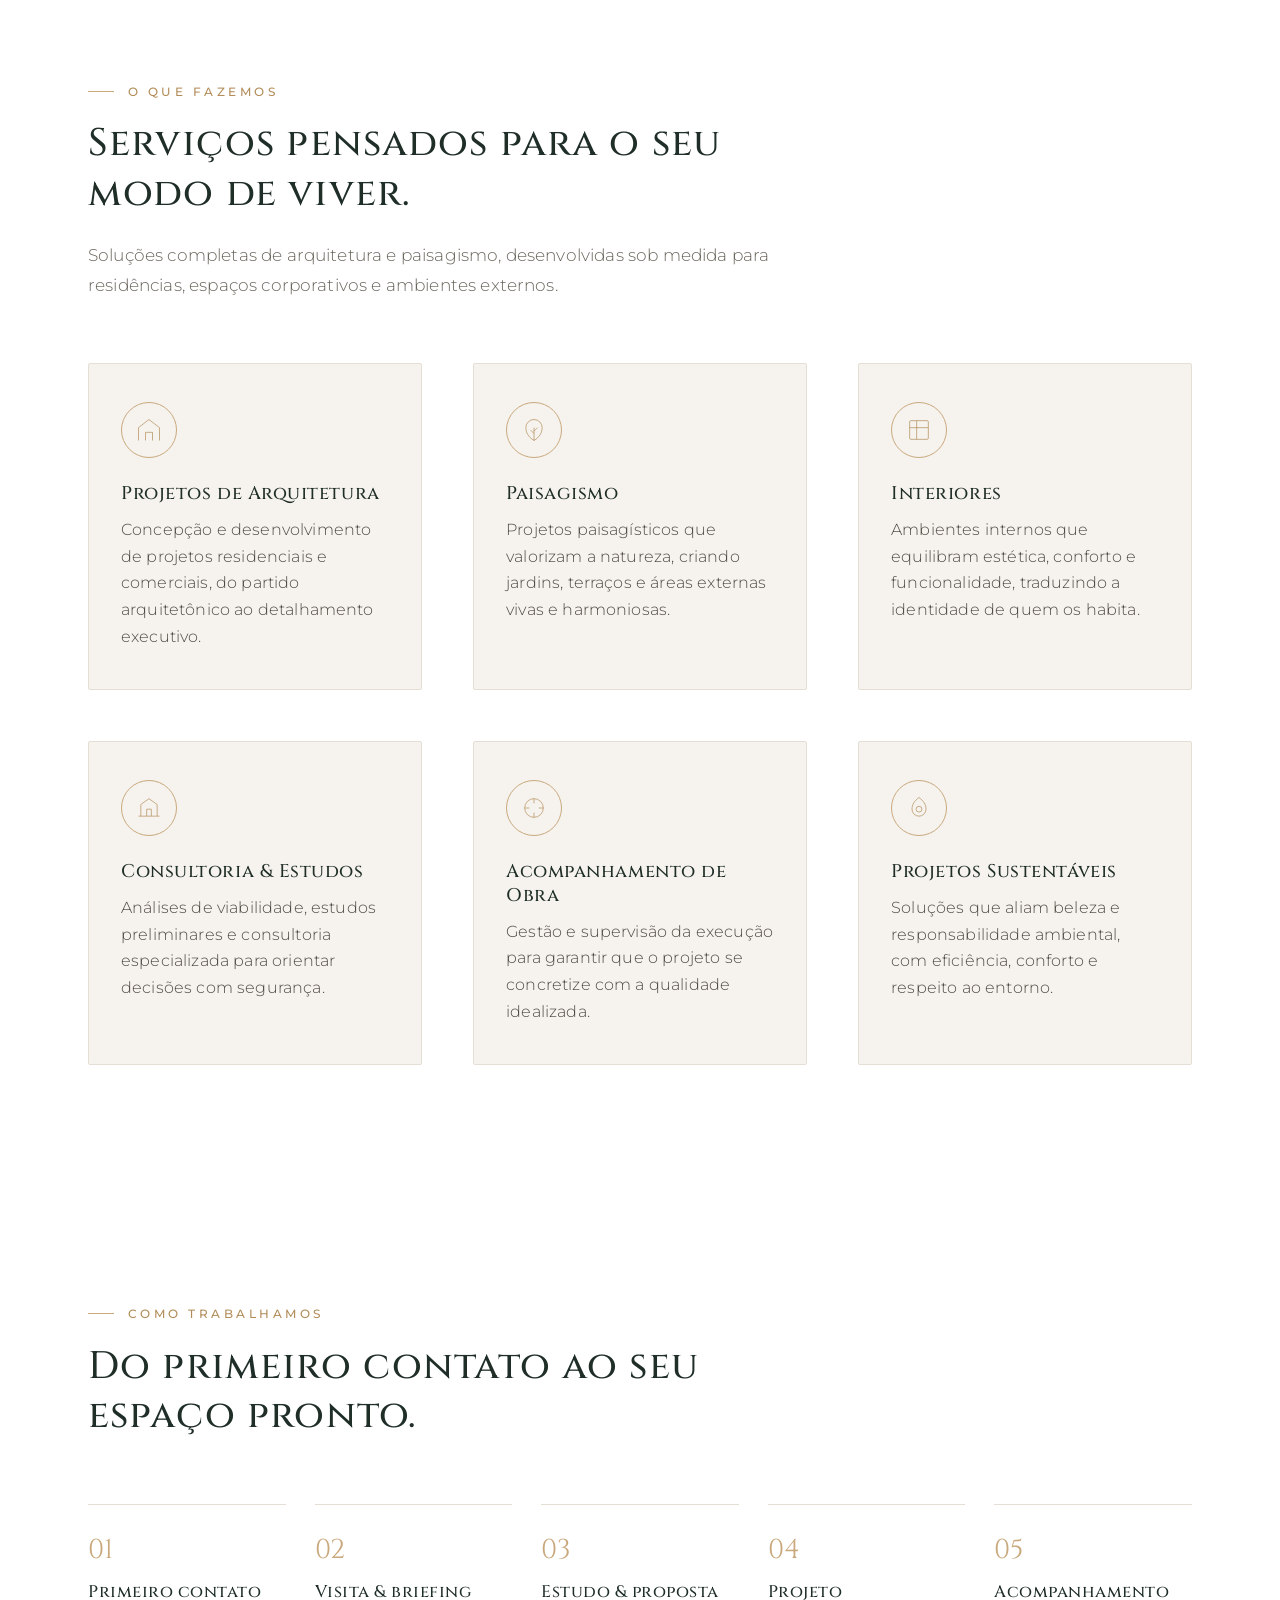
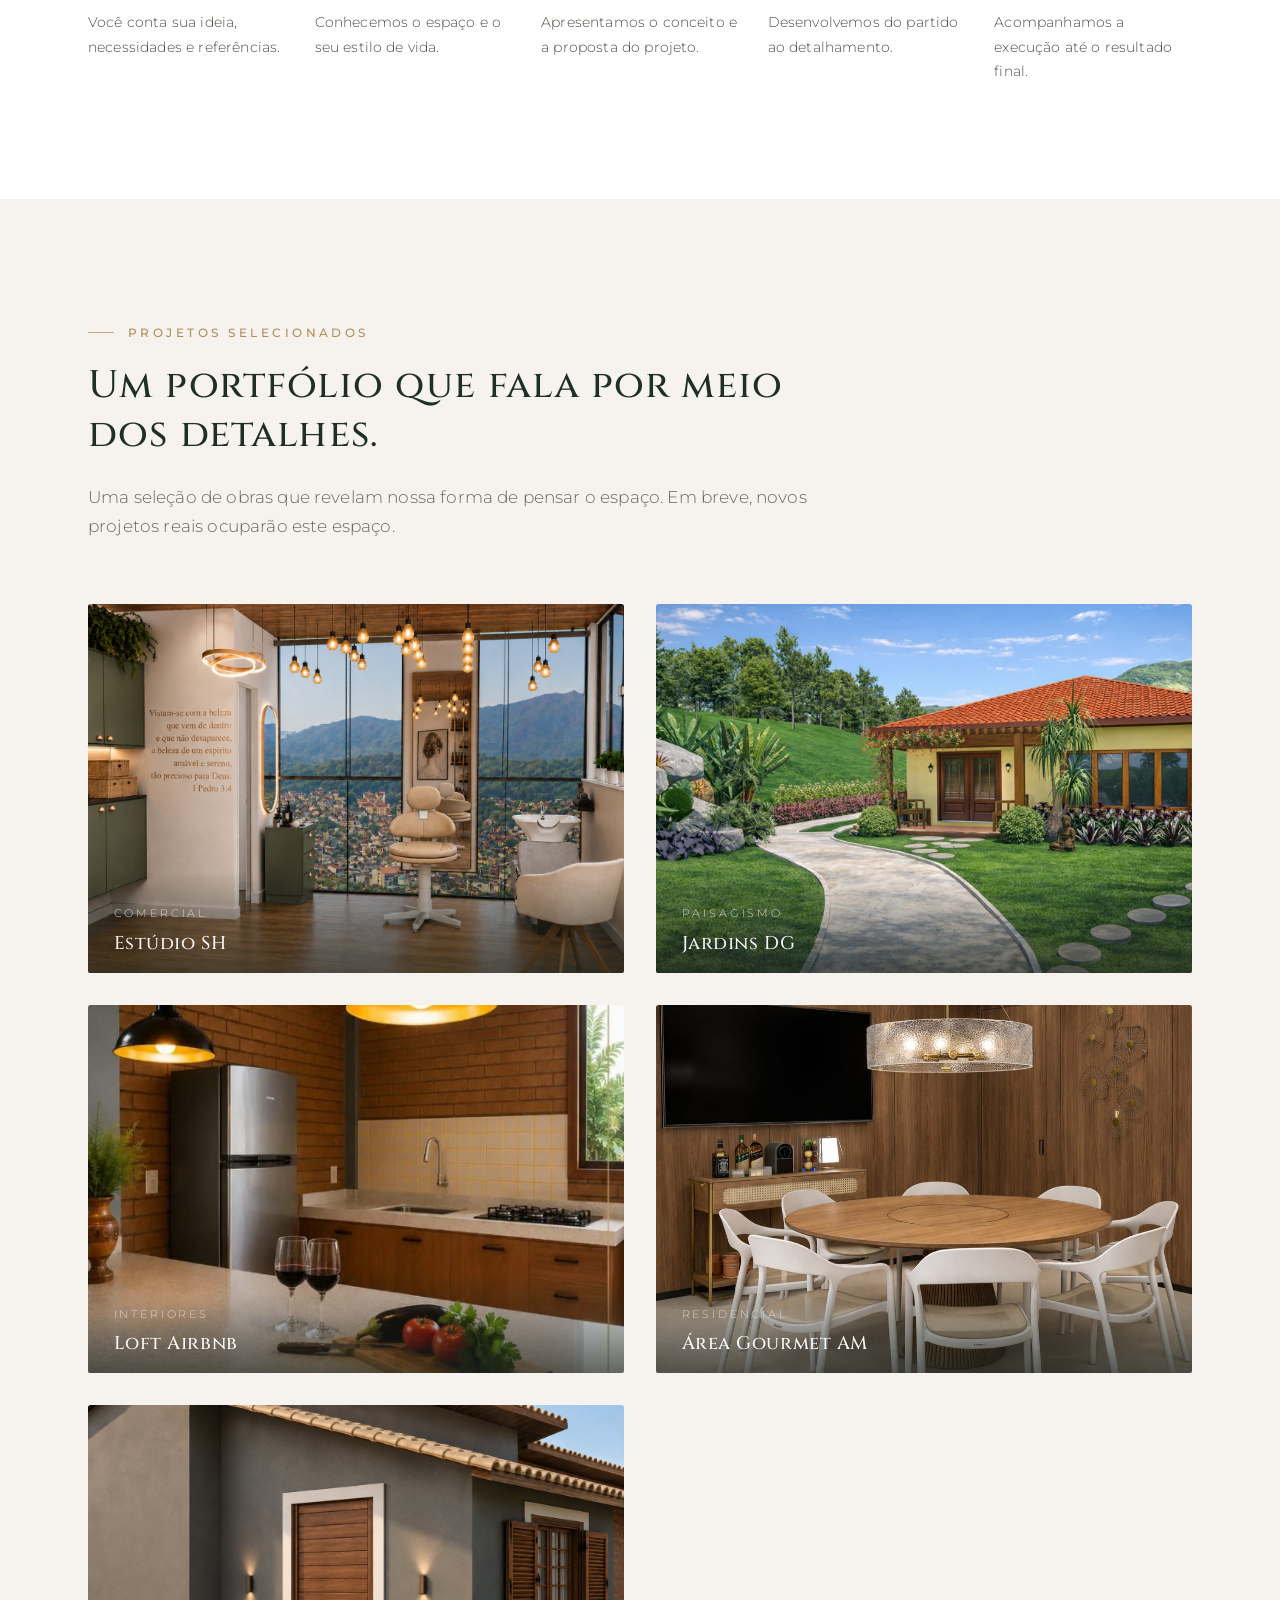
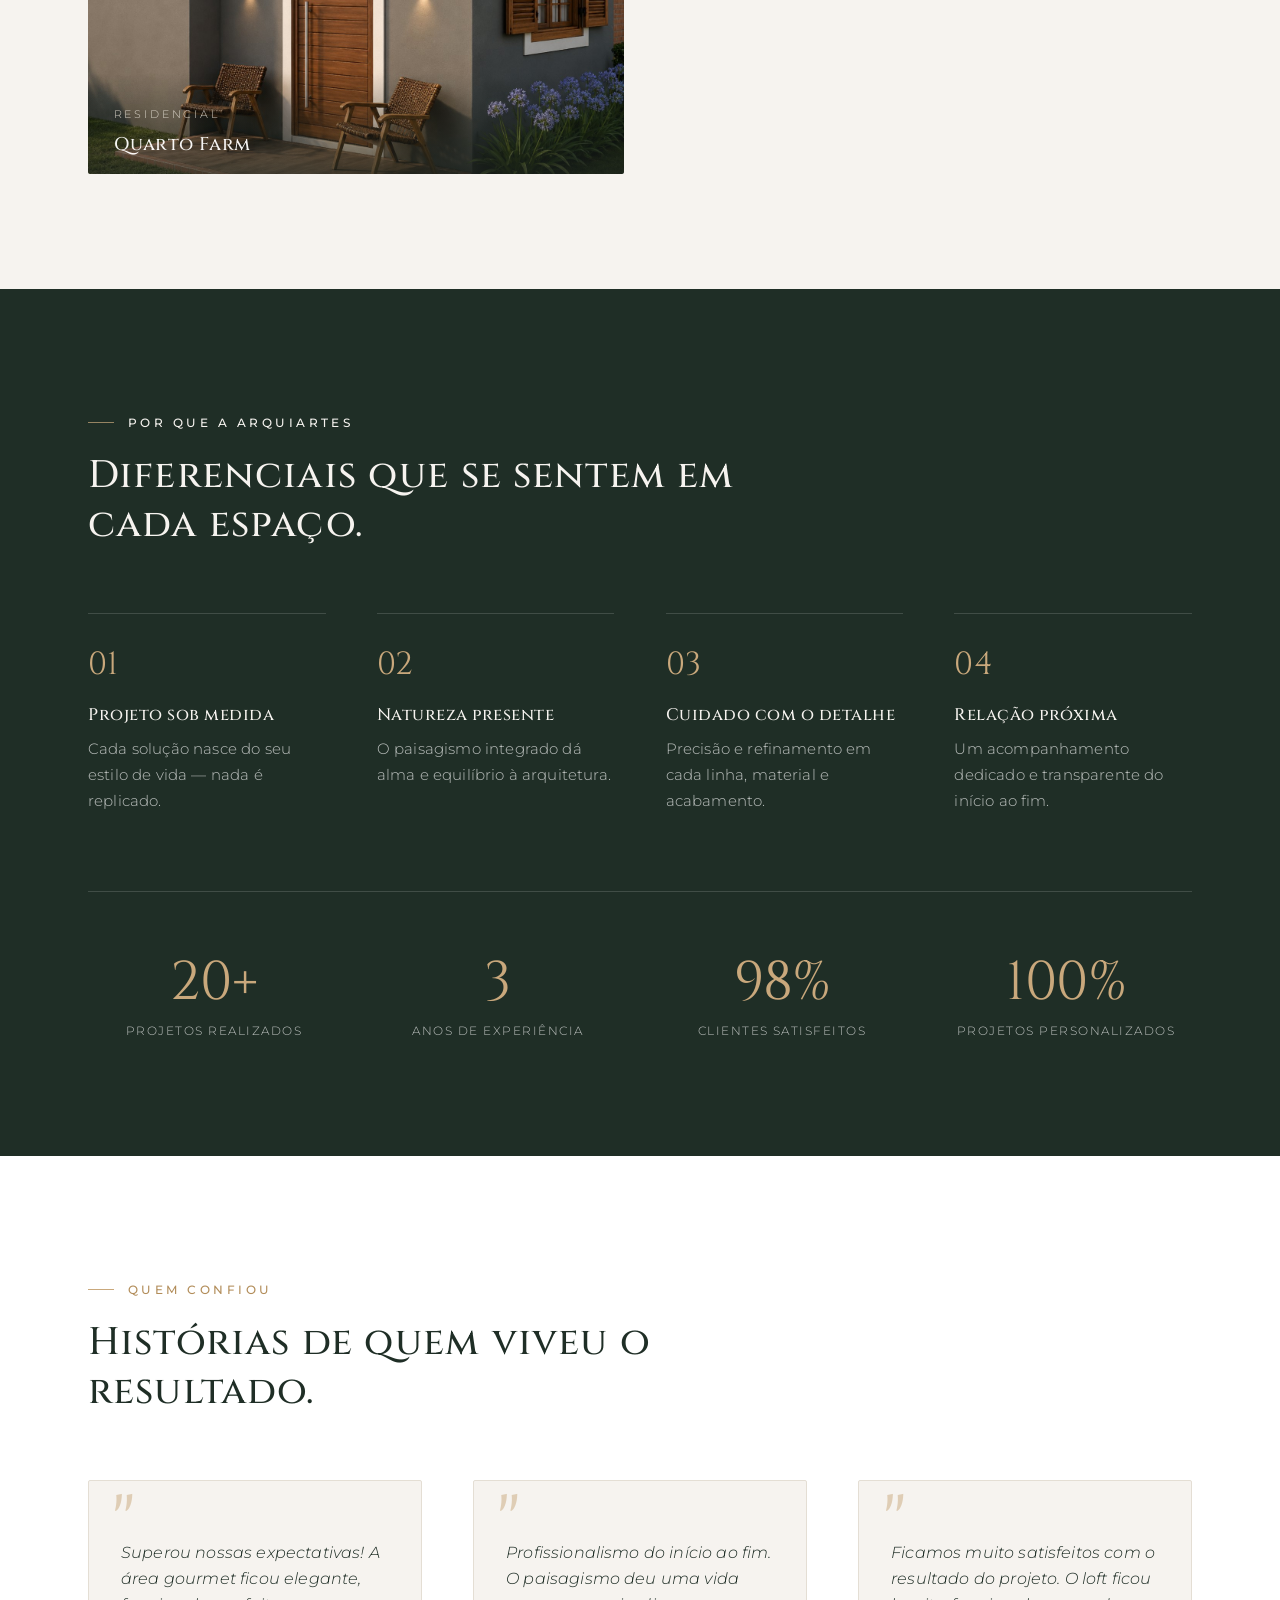
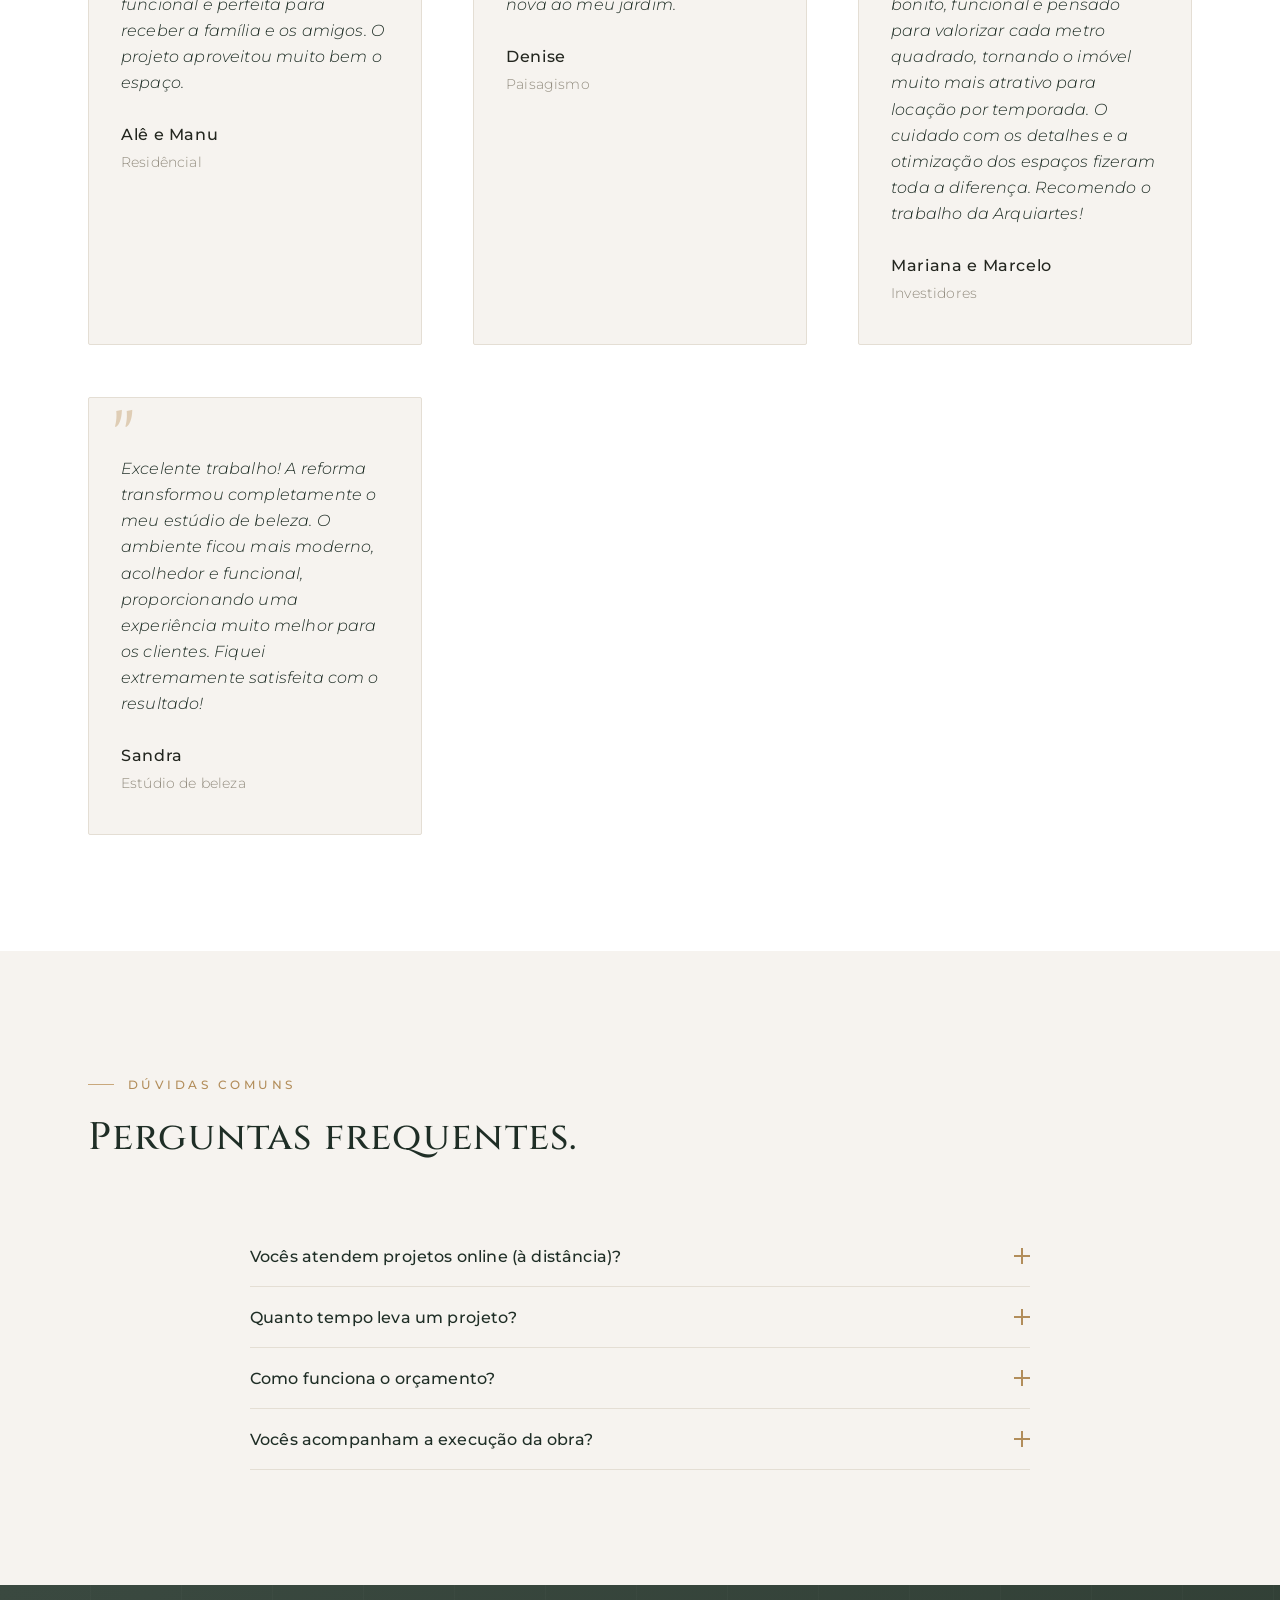
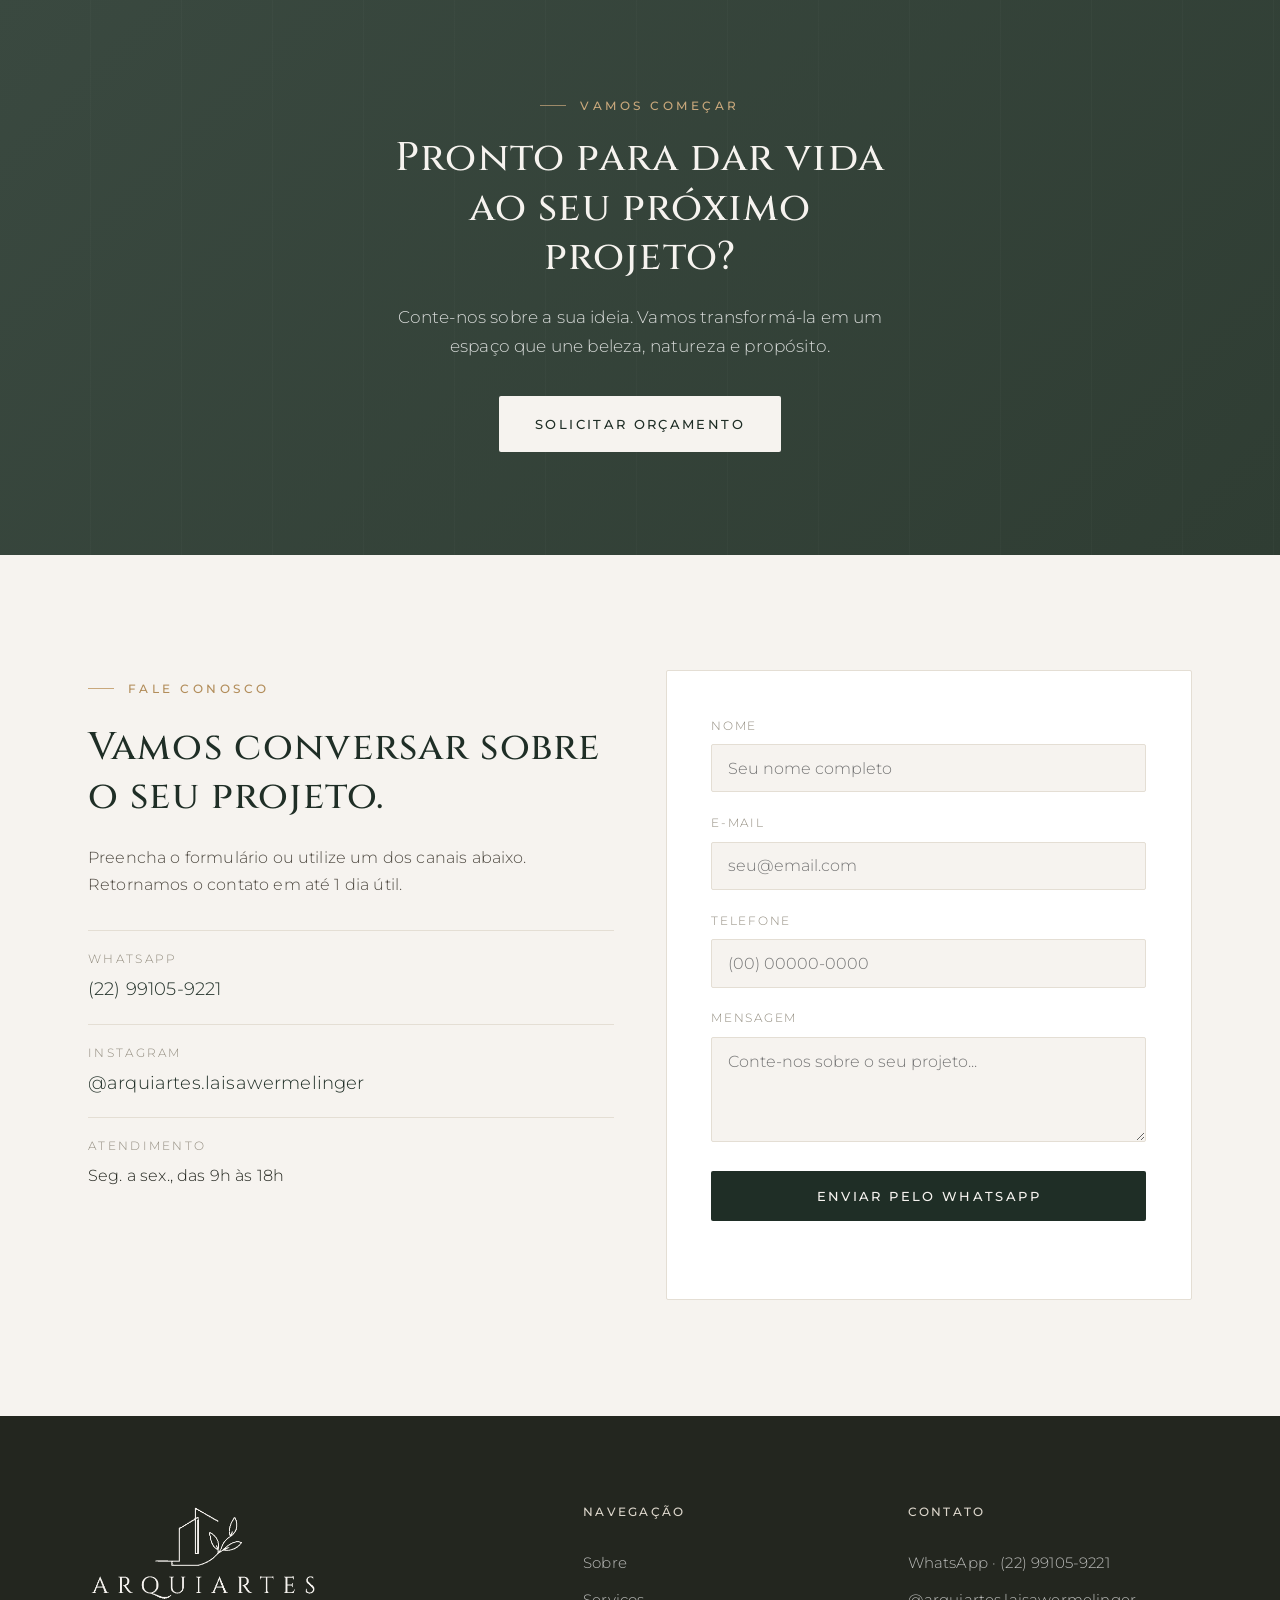
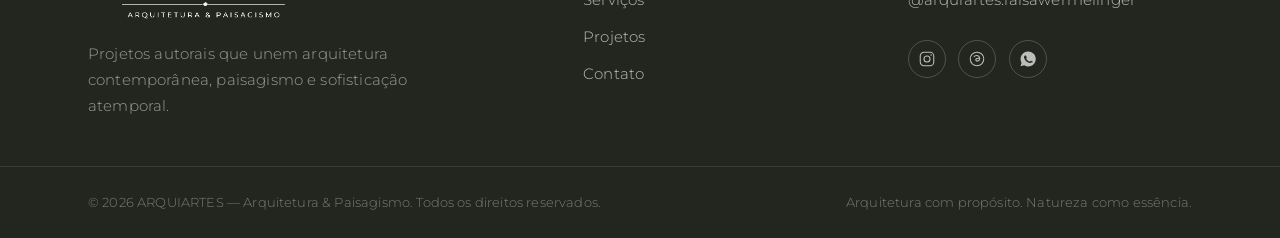
==== commit bcc384db: "SEO + performance: dados estruturados (ProfessionalService), canonical, sitemap, robots e hints de i" ====
--- a/index.html
+++ b/index.html
@@ -26,6 +26,30 @@
   <meta name="twitter:description" content="Projetos contemporâneos e integrados à natureza, pensados para transformar espaços e vidas." />
   <meta name="twitter:image" content="https://arquiartes.net.br/assets/img/og.png" />
 
+  <link rel="canonical" href="https://arquiartes.net.br/" />
+
+  <!-- Dados estruturados (Google entende como negócio local de arquitetura) -->
+  <script type="application/ld+json">
+  {
+    "@context": "https://schema.org",
+    "@type": "ProfessionalService",
+    "@id": "https://arquiartes.net.br/",
+    "name": "ARQUIARTES — Arquitetura & Paisagismo",
+    "description": "Projetos autorais de arquitetura e paisagismo que unem natureza, sofisticação e arquitetura contemporânea.",
+    "url": "https://arquiartes.net.br/",
+    "image": "https://arquiartes.net.br/assets/img/og.png",
+    "logo": "https://arquiartes.net.br/assets/img/icon-512.png",
+    "telephone": "+55-22-99105-9221",
+    "priceRange": "$$",
+    "areaServed": "Brasil",
+    "founder": { "@type": "Person", "name": "Laisa Wermelinger", "jobTitle": "Arquiteta e Paisagista" },
+    "sameAs": [
+      "https://www.instagram.com/arquiartes.laisawermelinger",
+      "https://www.threads.com/@arquiartes.laisawermelinger"
+    ]
+  }
+  </script>
+
   <!-- Fontes -->
   <link rel="preconnect" href="https://fonts.googleapis.com" />
   <link rel="preconnect" href="https://fonts.gstatic.com" crossorigin />
@@ -67,7 +91,7 @@
 
       <div class="container hero__grid">
         <div class="hero__photo reveal">
-          <img src="assets/img/laisa.jpg" alt="Laisa Wermelinger — ARQUIARTES Arquitetura &amp; Paisagismo" data-content-src="hero.photo" />
+          <img src="assets/img/laisa.jpg" alt="Laisa Wermelinger — ARQUIARTES Arquitetura &amp; Paisagismo" data-content-src="hero.photo" fetchpriority="high" decoding="async" />
           <span class="hero__photo-tag">
             <strong data-content="hero.name">Laisa Wermelinger</strong>
             <em data-content="hero.role">Arquitetura &amp; Paisagismo</em>
@@ -499,7 +523,7 @@
     <button class="lightbox__close" id="lightboxClose" type="button" aria-label="Fechar">&times;</button>
     <button class="lightbox__nav lightbox__nav--prev" id="lightboxPrev" type="button" aria-label="Foto anterior">&#8249;</button>
     <figure class="lightbox__stage">
-      <img class="lightbox__img" id="lightboxImg" alt="" />
+      <img class="lightbox__img" id="lightboxImg" alt="" loading="lazy" decoding="async" />
       <figcaption class="lightbox__cap" id="lightboxCap"></figcaption>
     </figure>
     <button class="lightbox__nav lightbox__nav--next" id="lightboxNext" type="button" aria-label="Próxima foto">&#8250;</button>
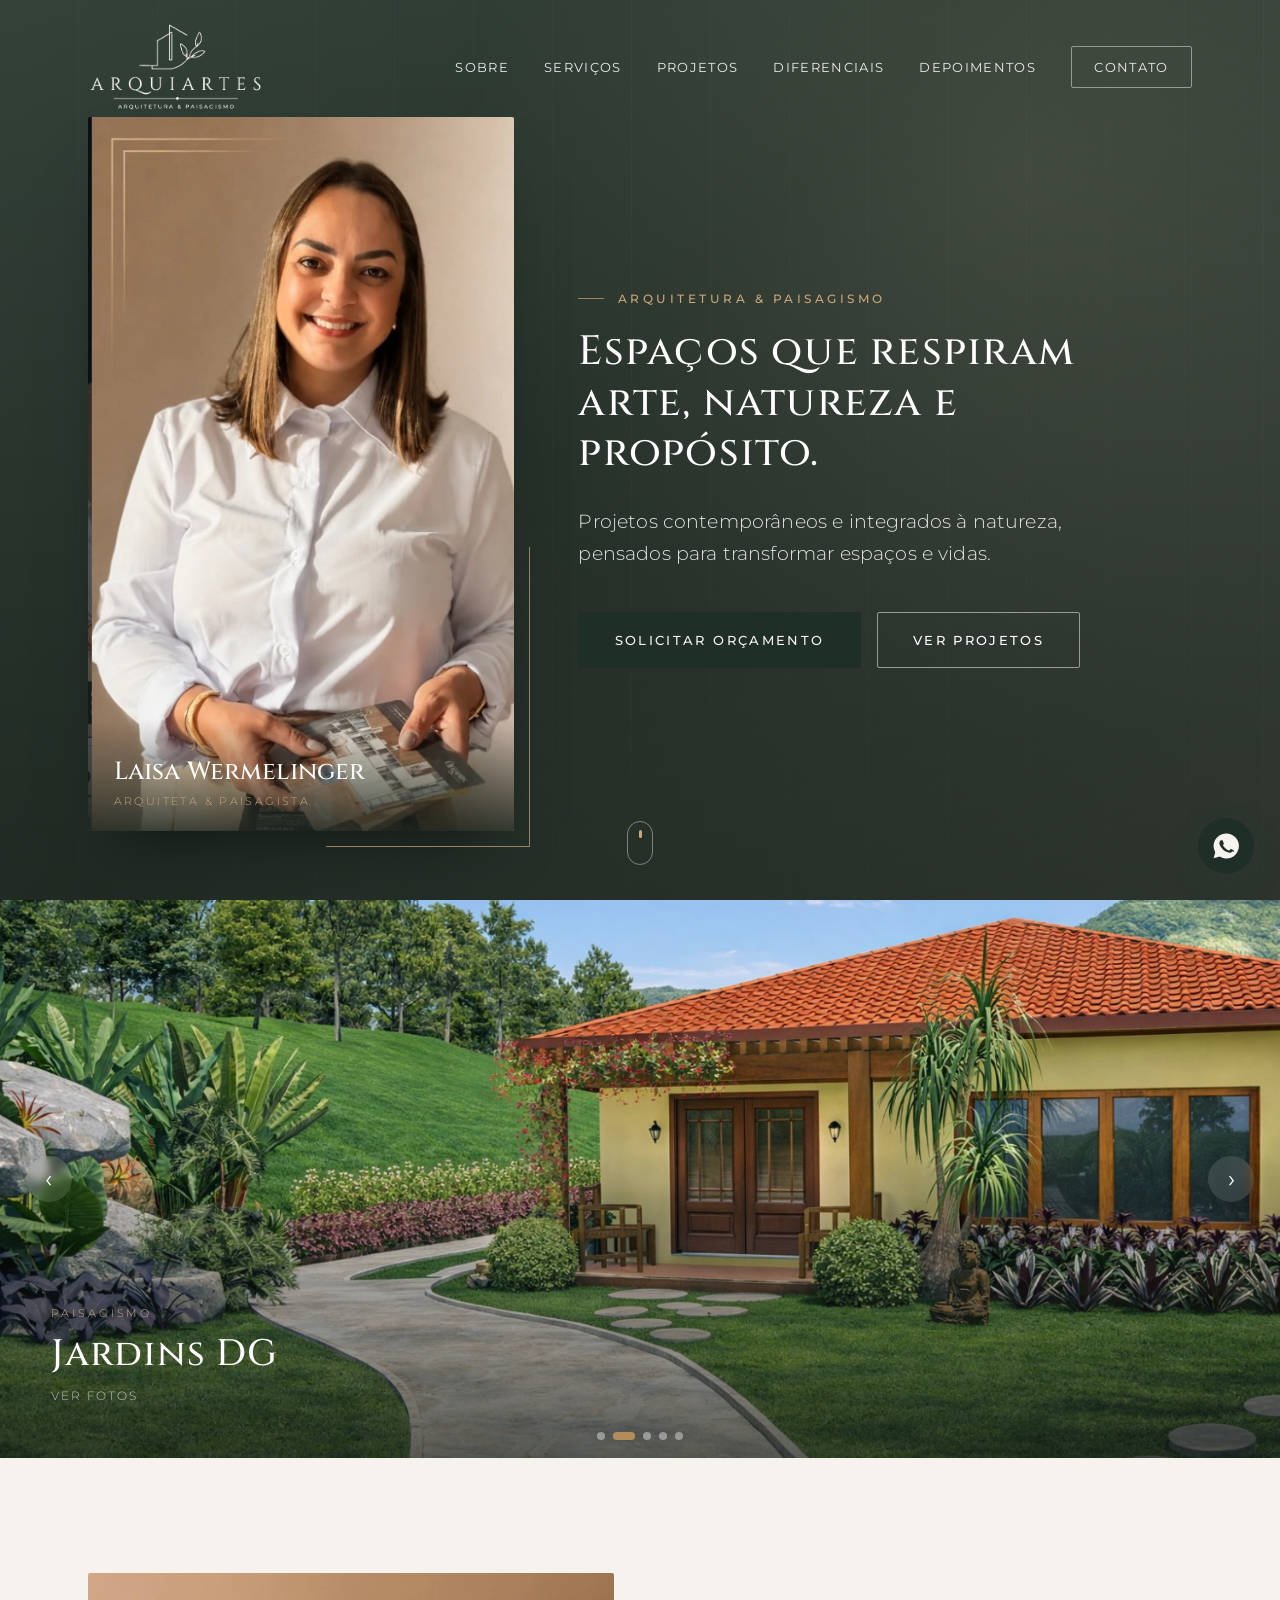
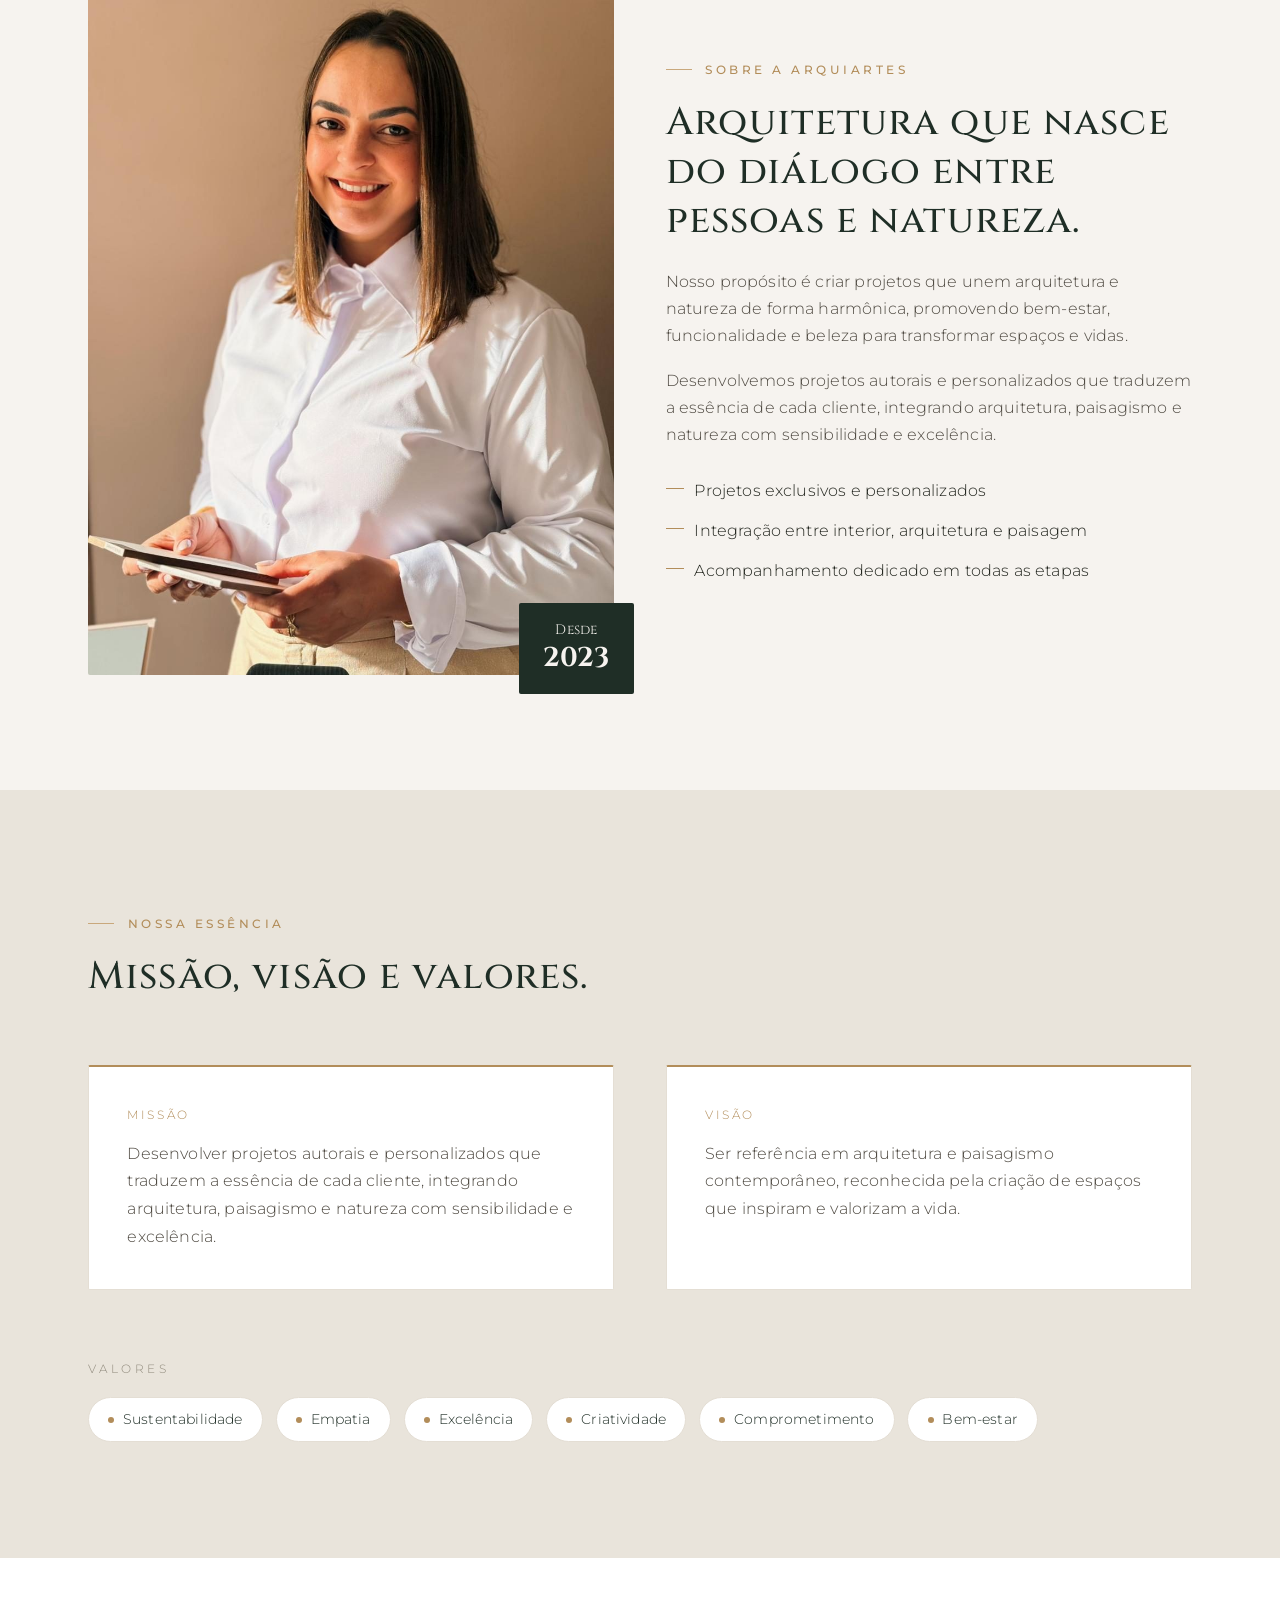
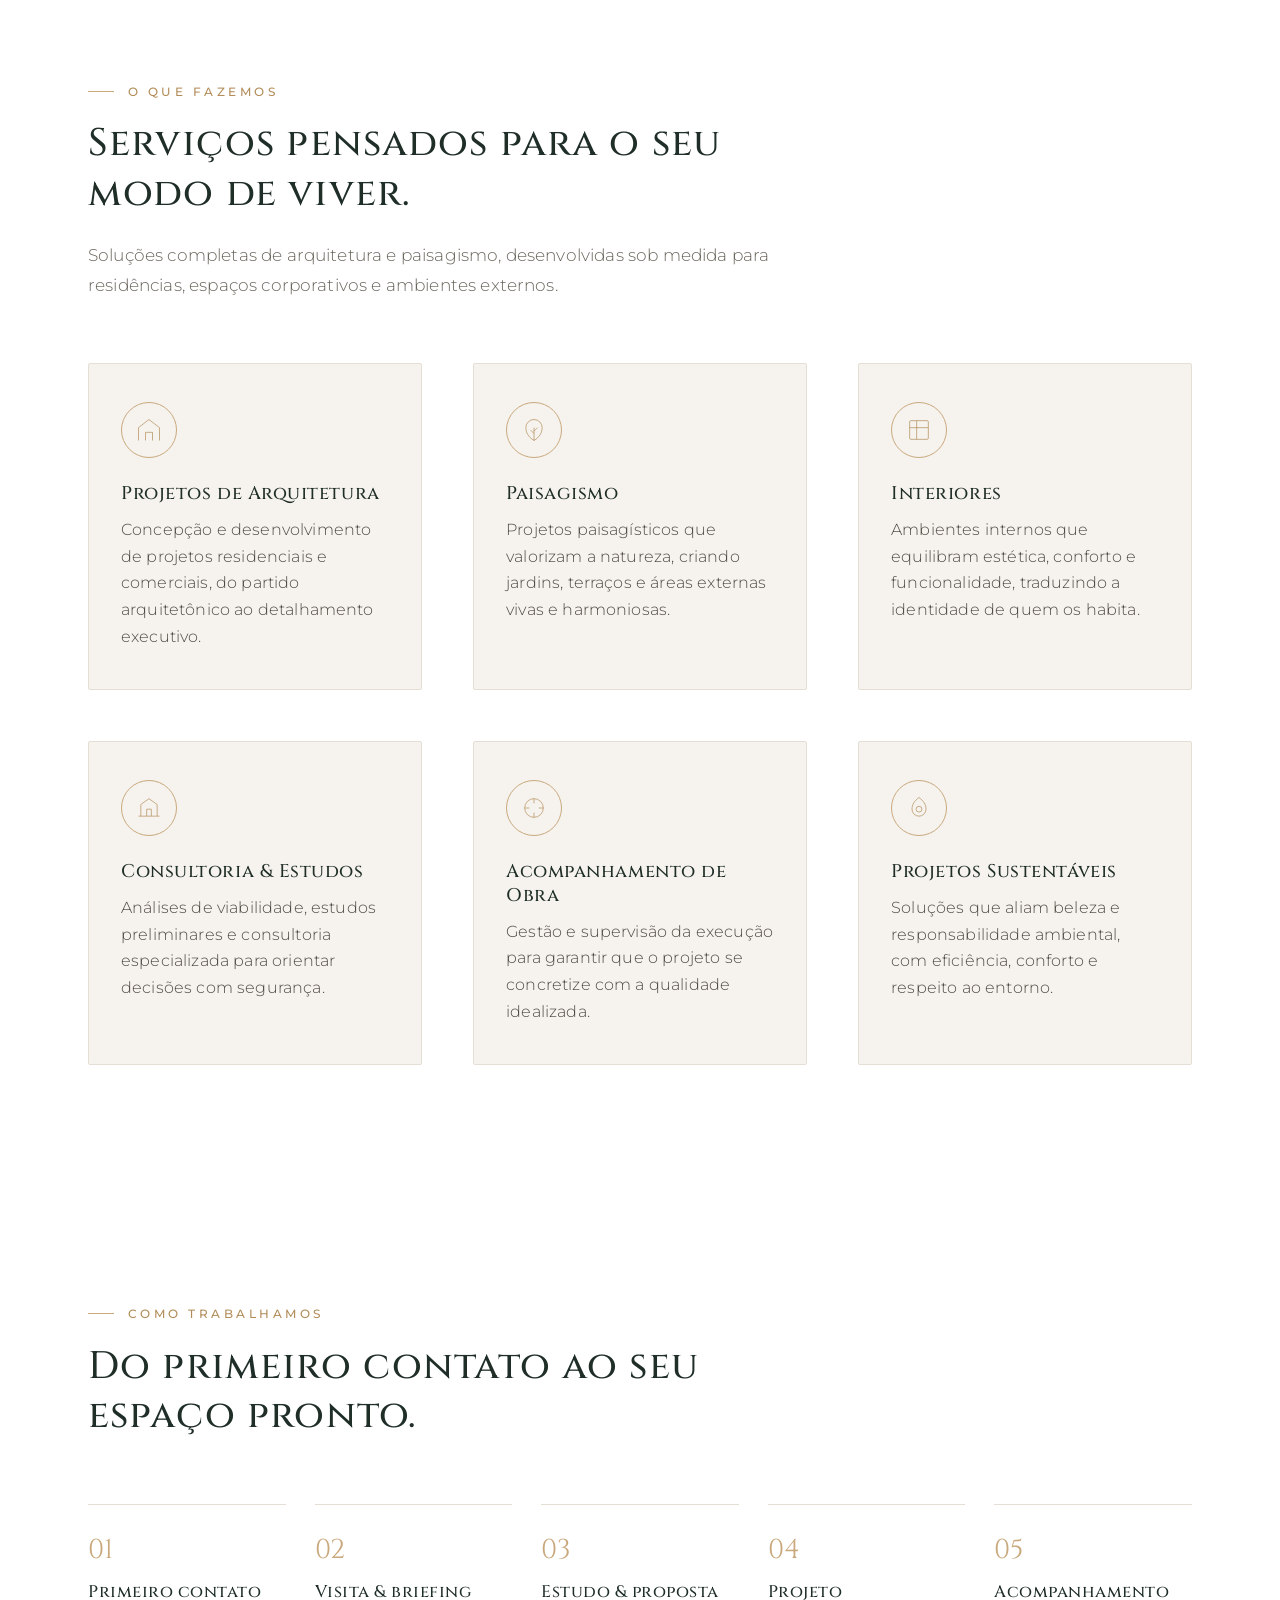
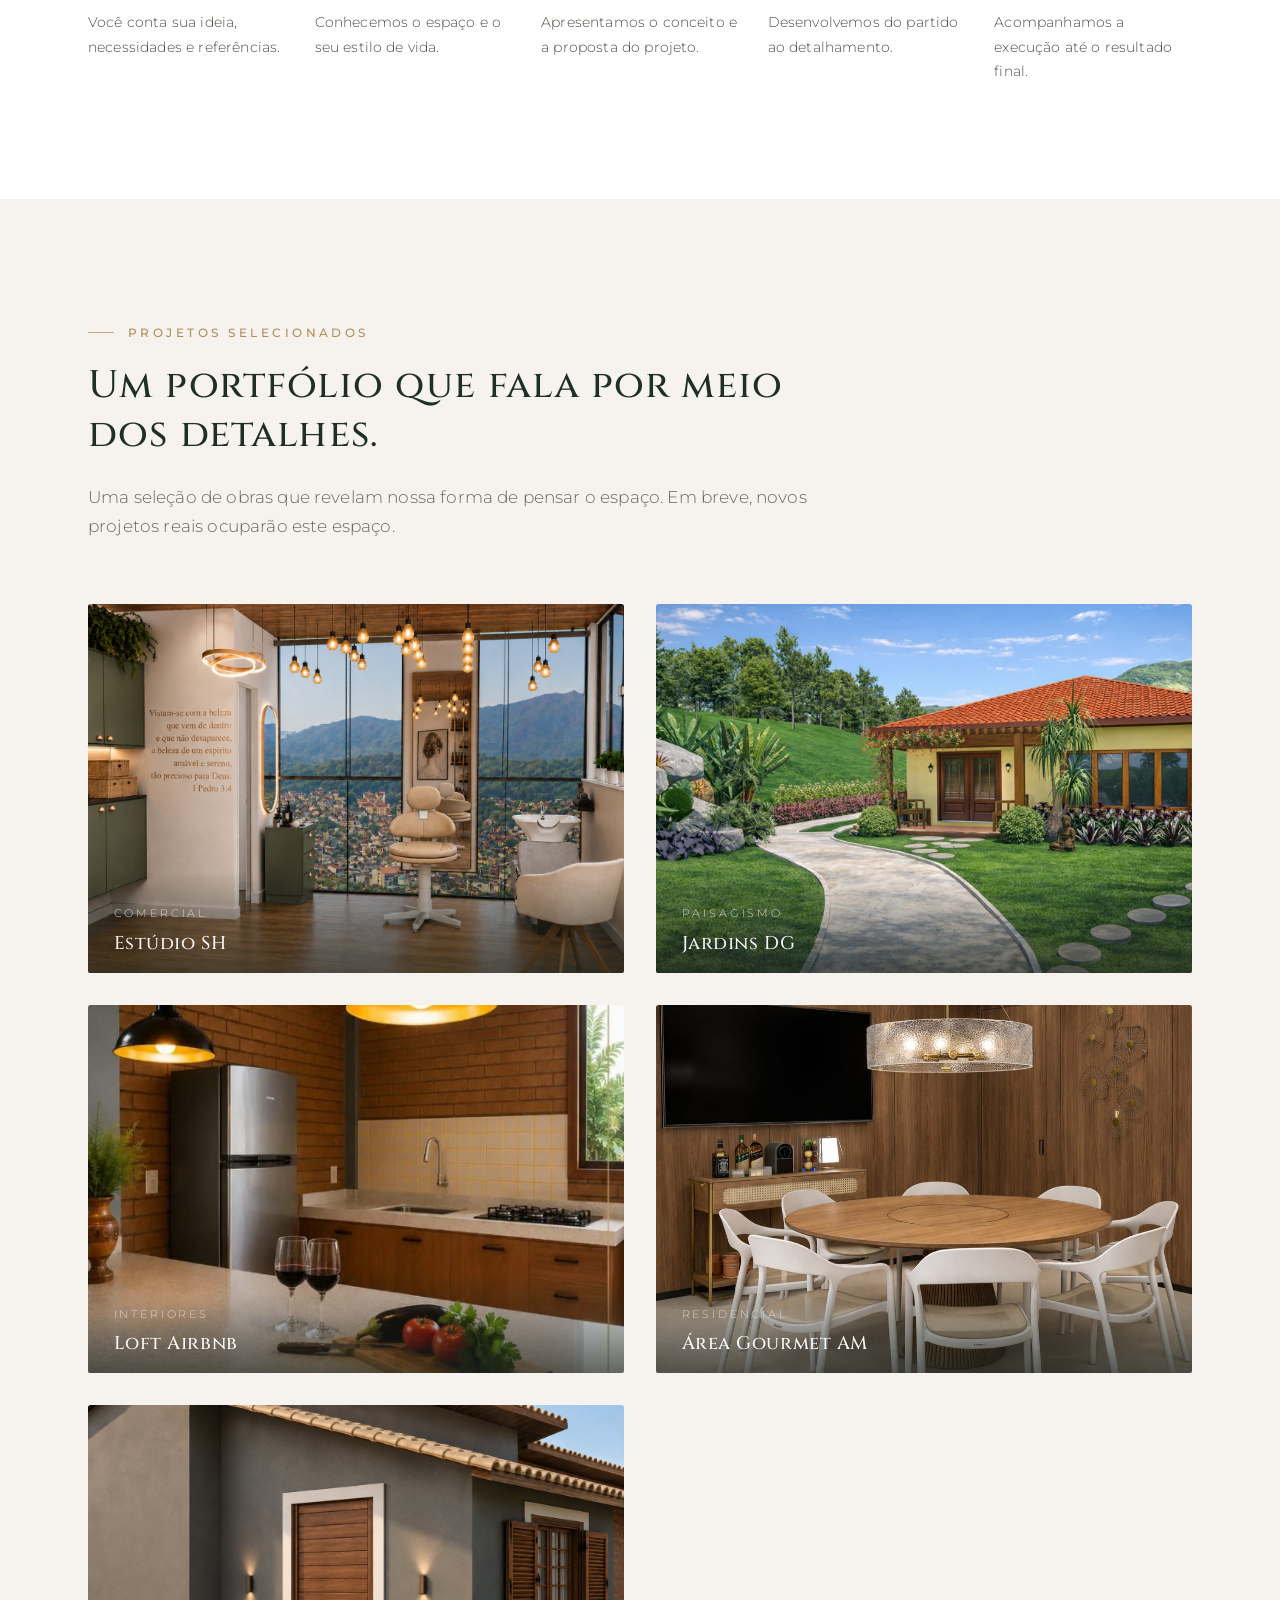
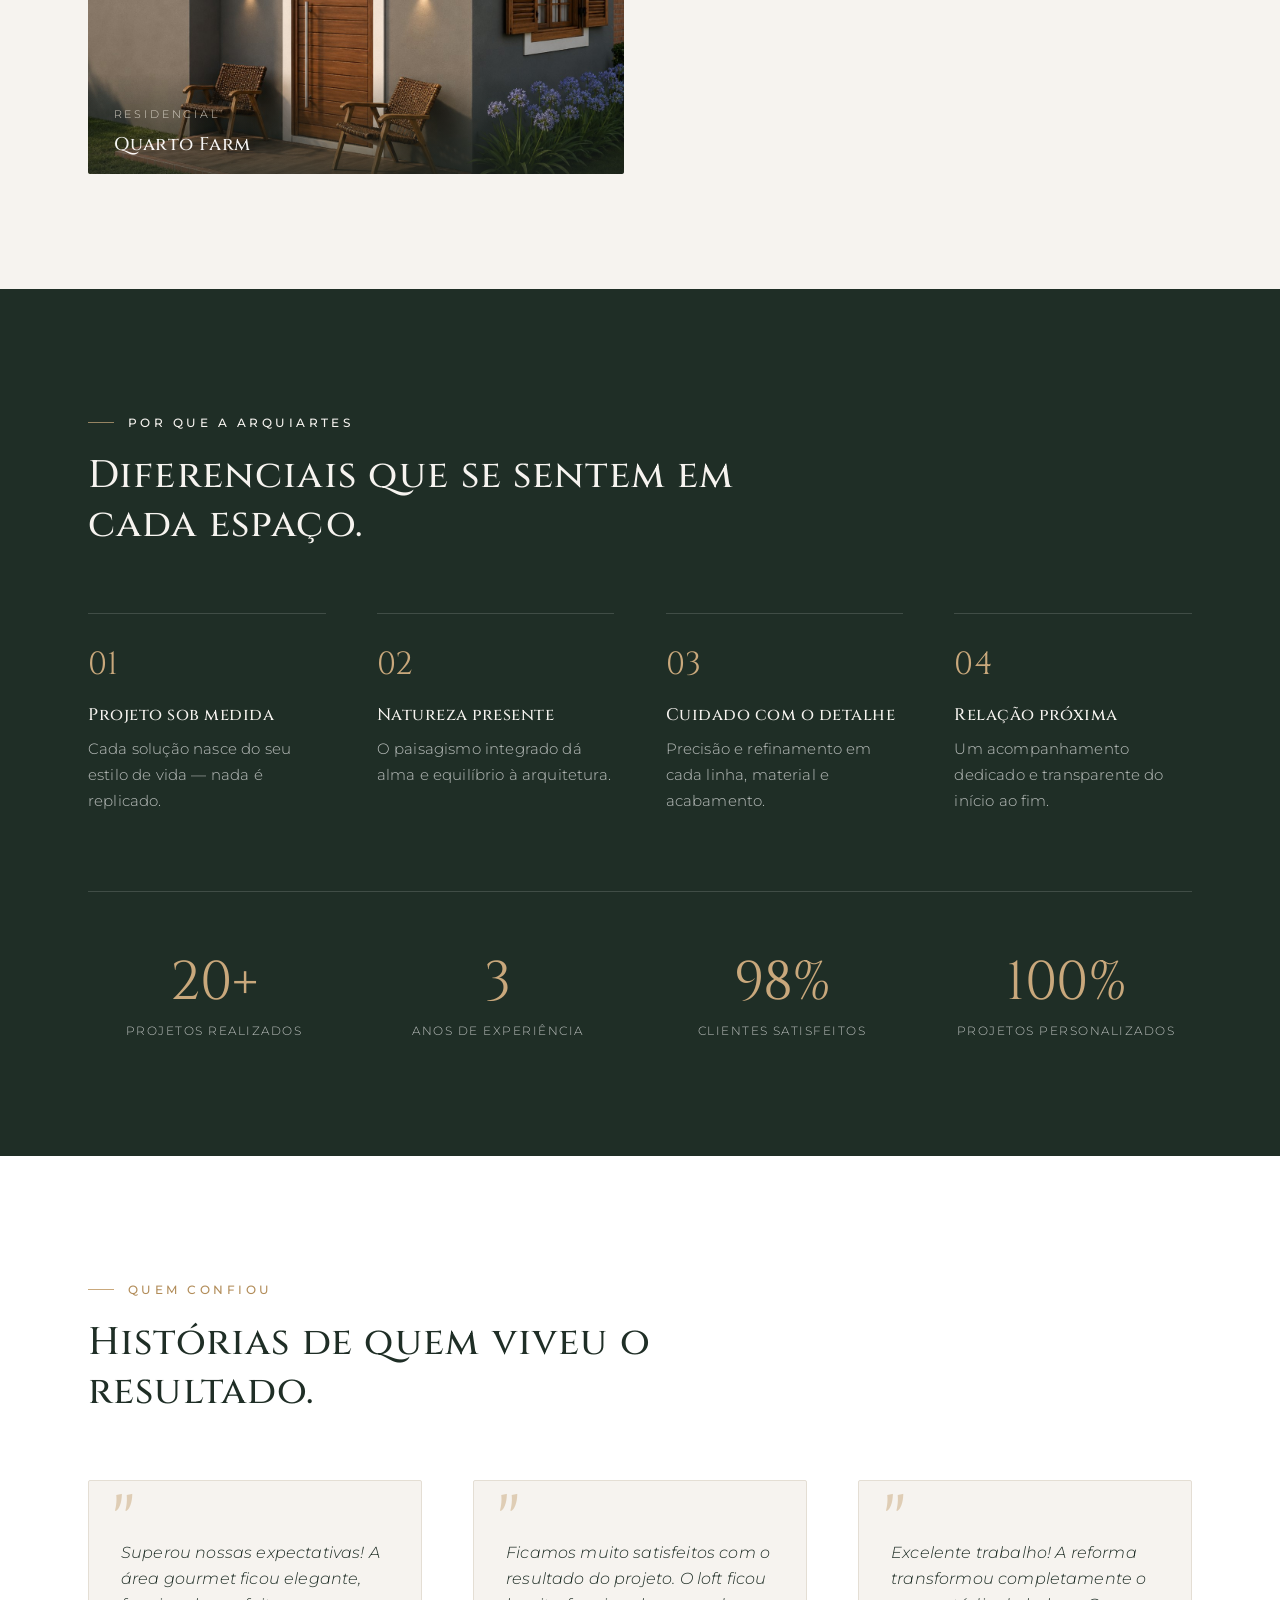
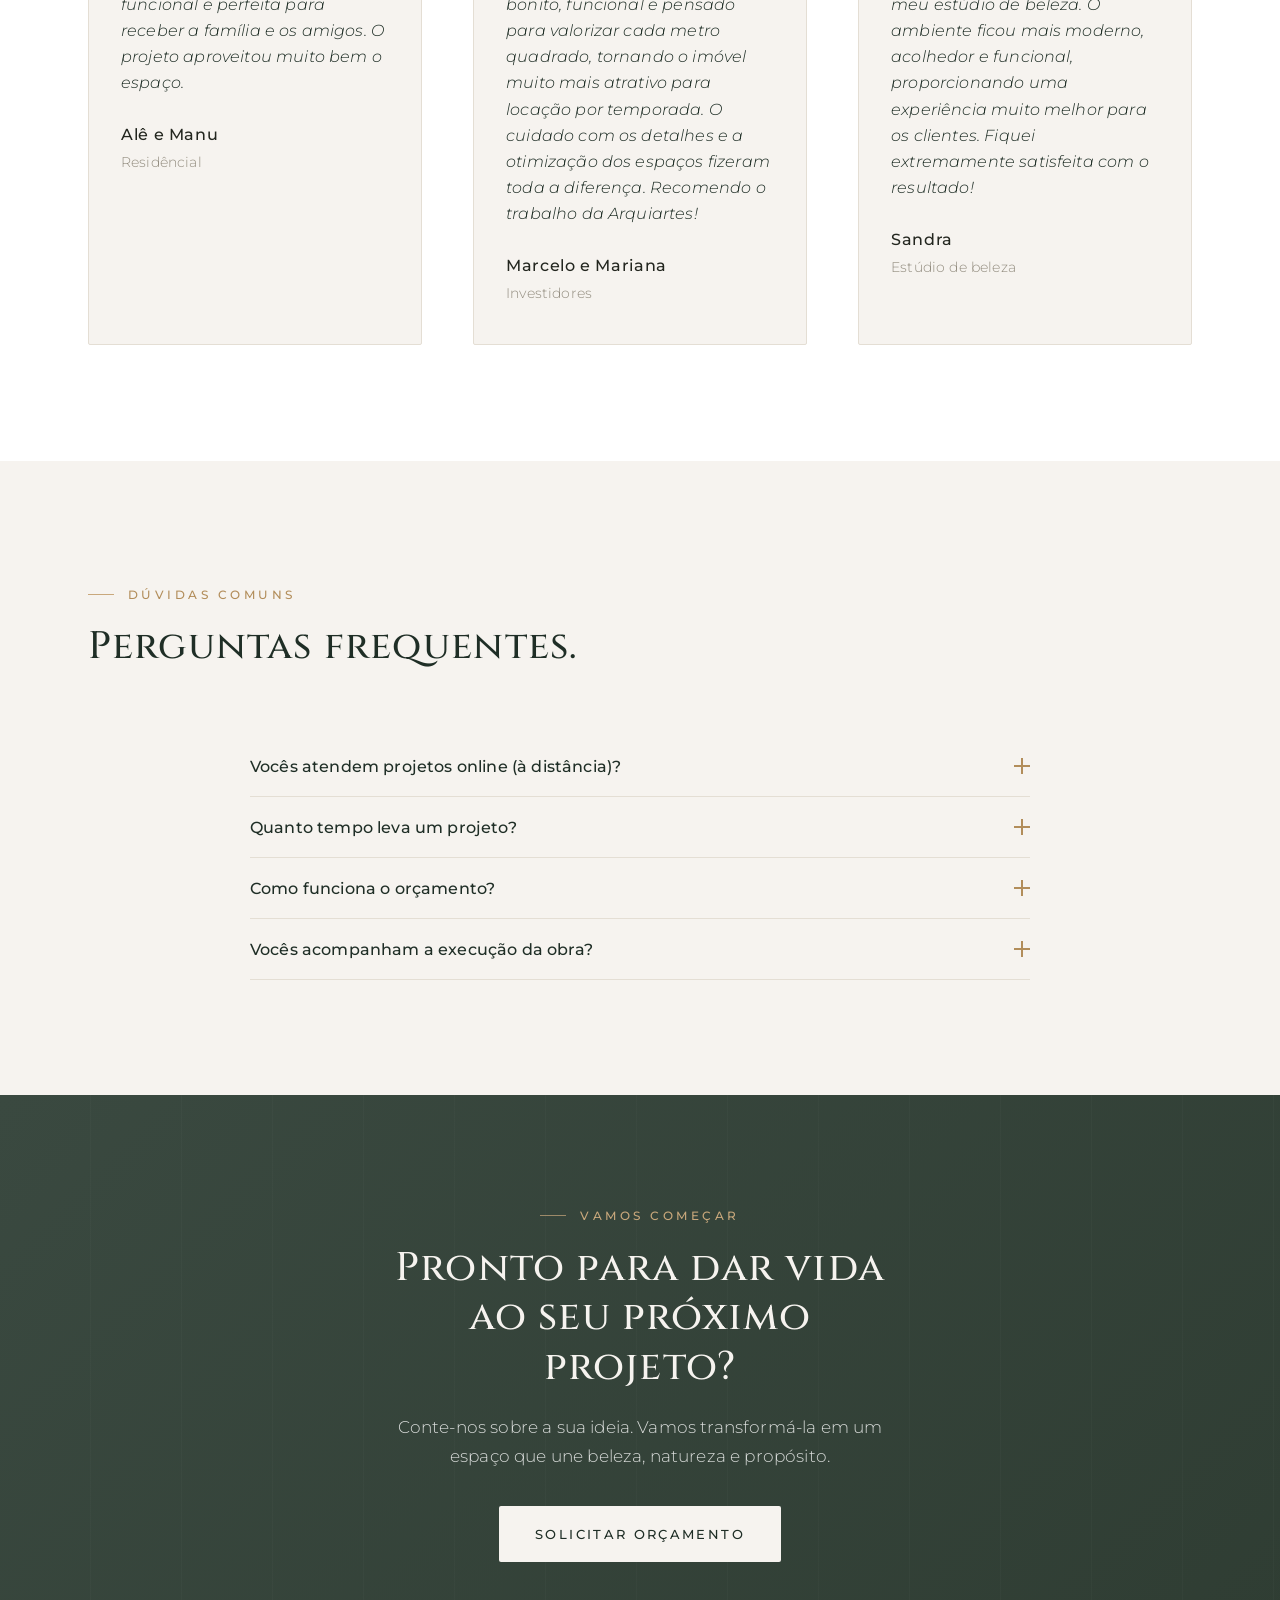
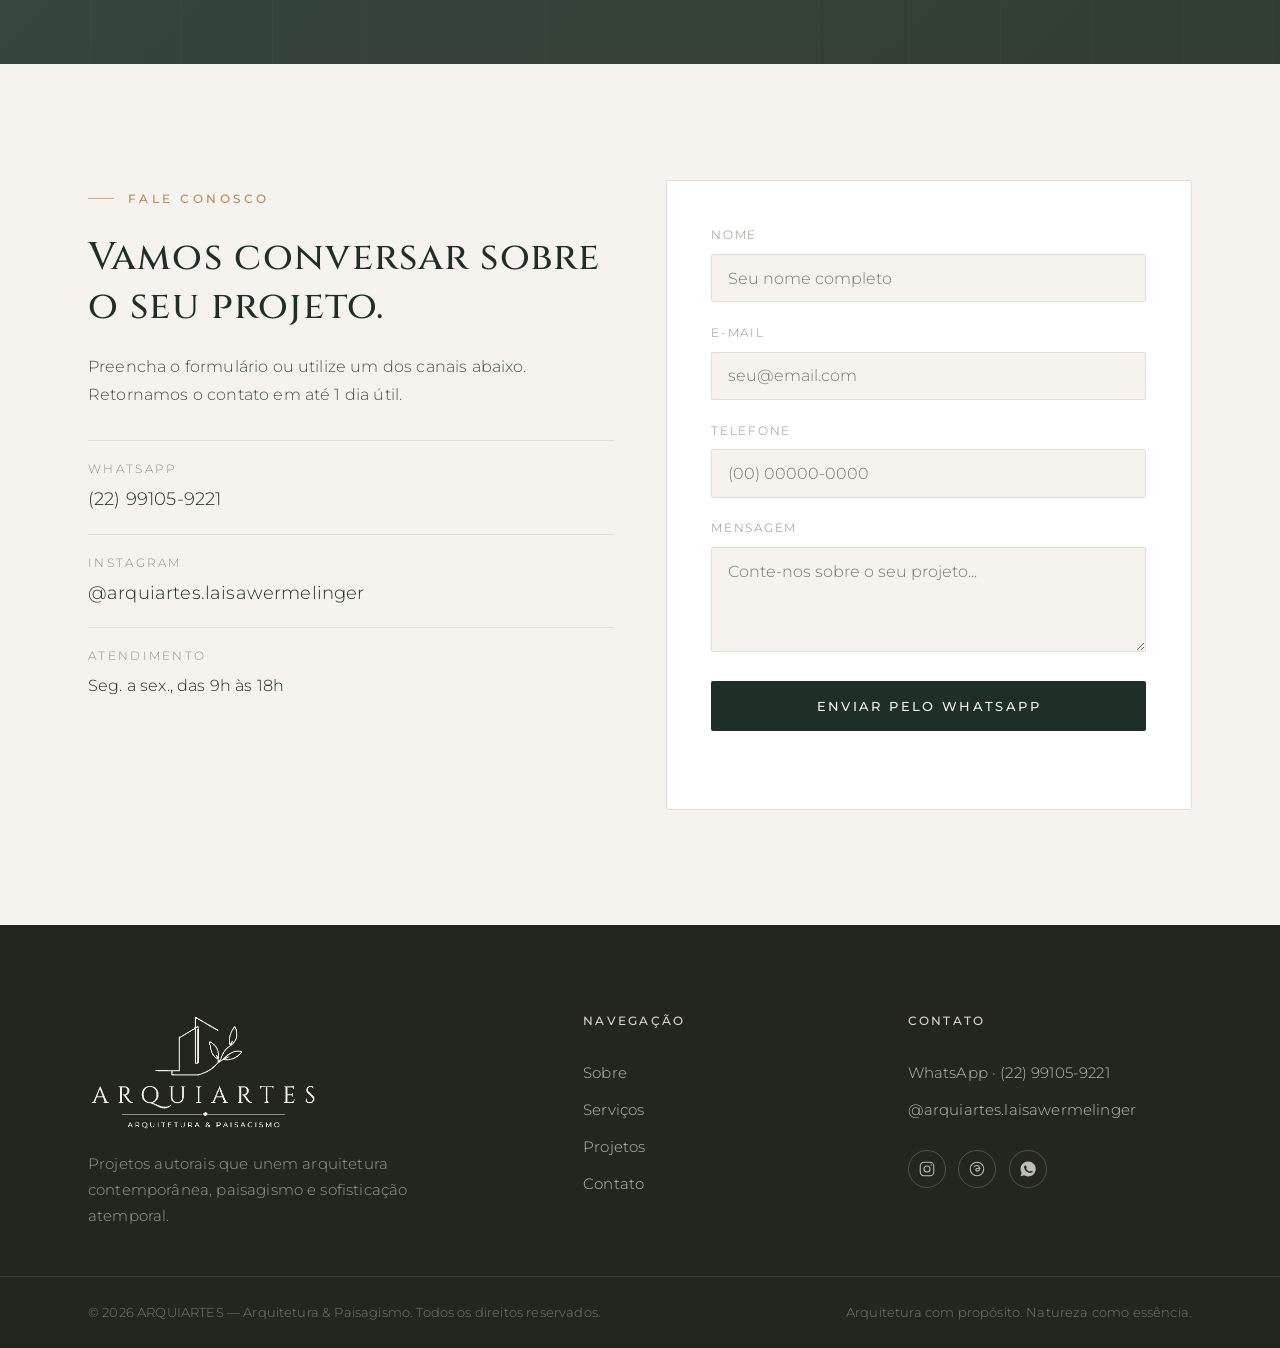
==== commit fb023eed: "Favicon com o simbolo original + painel de Acessos & Engajamento para a cliente - Favicon (aba/URL) " ====
--- a/index.html
+++ b/index.html
@@ -8,9 +8,8 @@
   <meta name="theme-color" content="#1F2E26" />
 
   <!-- Ícones (aba do navegador / celular) -->
-  <link rel="icon" type="image/svg+xml" href="assets/img/favicon.svg" />
-  <link rel="icon" type="image/png" href="assets/img/icon-512.png" />
-  <link rel="apple-touch-icon" href="assets/img/icon-512.png" />
+  <link rel="icon" type="image/png" href="assets/img/favicon.png" />
+  <link rel="apple-touch-icon" href="assets/img/favicon.png" />
 
   <!-- Open Graph (prévia ao compartilhar) -->
   <meta property="og:title" content="ARQUIARTES — Arquitetura & Paisagismo" />
@@ -322,6 +321,17 @@
       </div>
     </section>
 
+    <!-- ====================== TRANSFORMAÇÕES (ANTES & DEPOIS) ====================== -->
+    <section class="section transform" id="transformacoes" hidden>
+      <div class="container">
+        <div class="section__head reveal">
+          <p class="eyebrow" data-content="transformacoes.eyebrow">Transformações</p>
+          <h2 class="section__title" data-content="transformacoes.title">Antes &amp; depois: a mudança que se vê.</h2>
+        </div>
+        <div class="transform__grid" id="transformGrid"></div>
+      </div>
+    </section>
+
     <!-- ====================== DIFERENCIAIS ====================== -->
     <section class="section diferenciais" id="diferenciais">
       <div class="container">
--- a/css/styles.css
+++ b/css/styles.css
@@ -480,6 +480,19 @@
   background: var(--gold);
   flex-shrink: 0;
 }
+
+/* ============================================================
+   TRANSFORMAÇÕES (antes & depois)
+   ============================================================ */
+.transform[hidden] { display: none; }
+.transform__grid { display: grid; gap: clamp(1.6rem, 4vw, 2.6rem); grid-template-columns: 1fr; max-width: 840px; margin-inline: auto; }
+.transform__title { font-size: 1.15rem; margin-bottom: 0.8rem; text-align: center; }
+.ba { position: relative; width: 100%; aspect-ratio: 16 / 10; border-radius: var(--radius); overflow: hidden; user-select: none; touch-action: none; cursor: ew-resize; box-shadow: 0 26px 60px -30px rgba(0,0,0,0.45); }
+.ba-layer { position: absolute; inset: 0; background-size: cover; background-position: center; }
+.ba-div { position: absolute; top: 0; bottom: 0; width: 2px; background: #fff; left: 50%; box-shadow: 0 0 0 1px rgba(0,0,0,0.06); pointer-events: none; }
+.ba-handle { position: absolute; top: 50%; left: 50%; transform: translate(-50%, -50%); width: 44px; height: 44px; border-radius: 50%; background: #fff; box-shadow: 0 4px 14px rgba(0,0,0,0.3); display: flex; align-items: center; justify-content: center; color: var(--gold); font-size: 1.15rem; }
+.ba-tag { position: absolute; bottom: 12px; z-index: 2; font-size: 0.62rem; letter-spacing: 0.16em; text-transform: uppercase; color: #fff; background: rgba(31,46,38,0.72); padding: 0.3rem 0.7rem; border-radius: 20px; pointer-events: none; }
+.ba-tag.a { left: 12px; } .ba-tag.d { right: 12px; }
 
 /* ============================================================
    COMO FUNCIONA (etapas)
